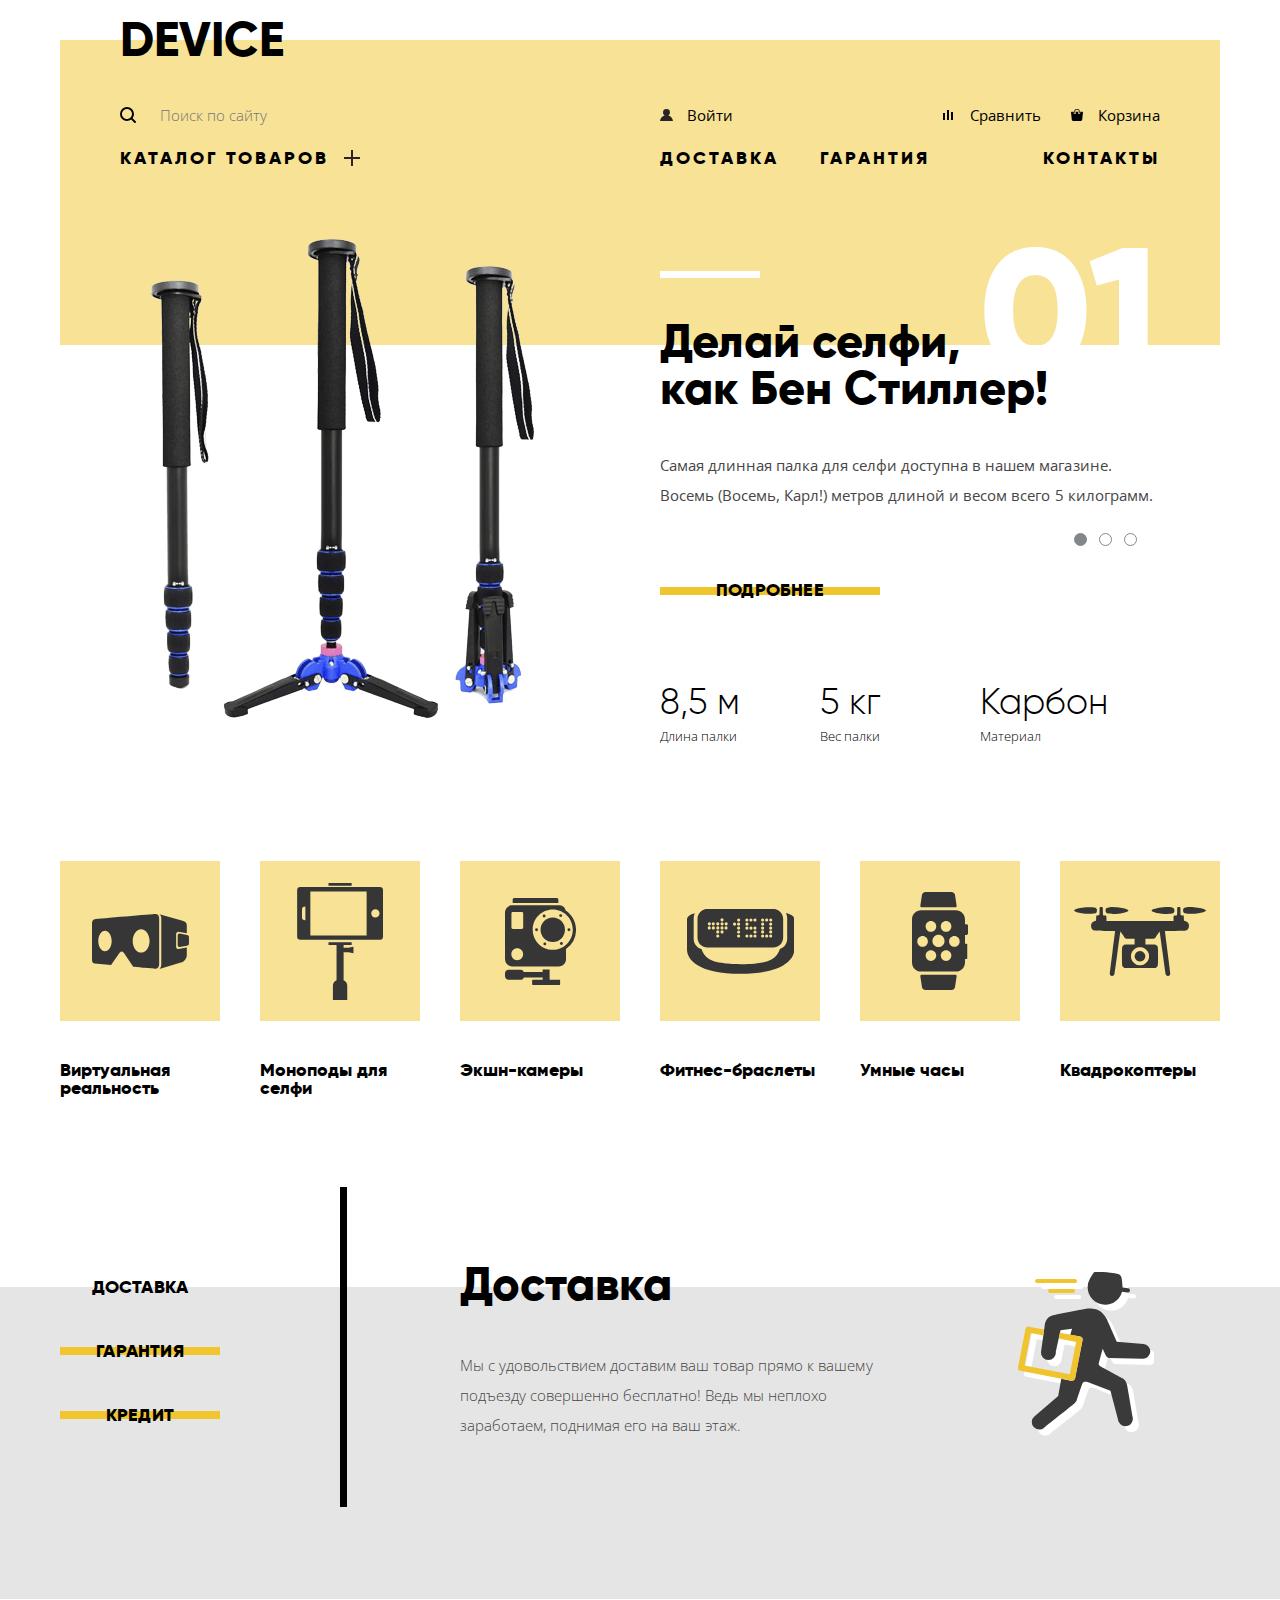
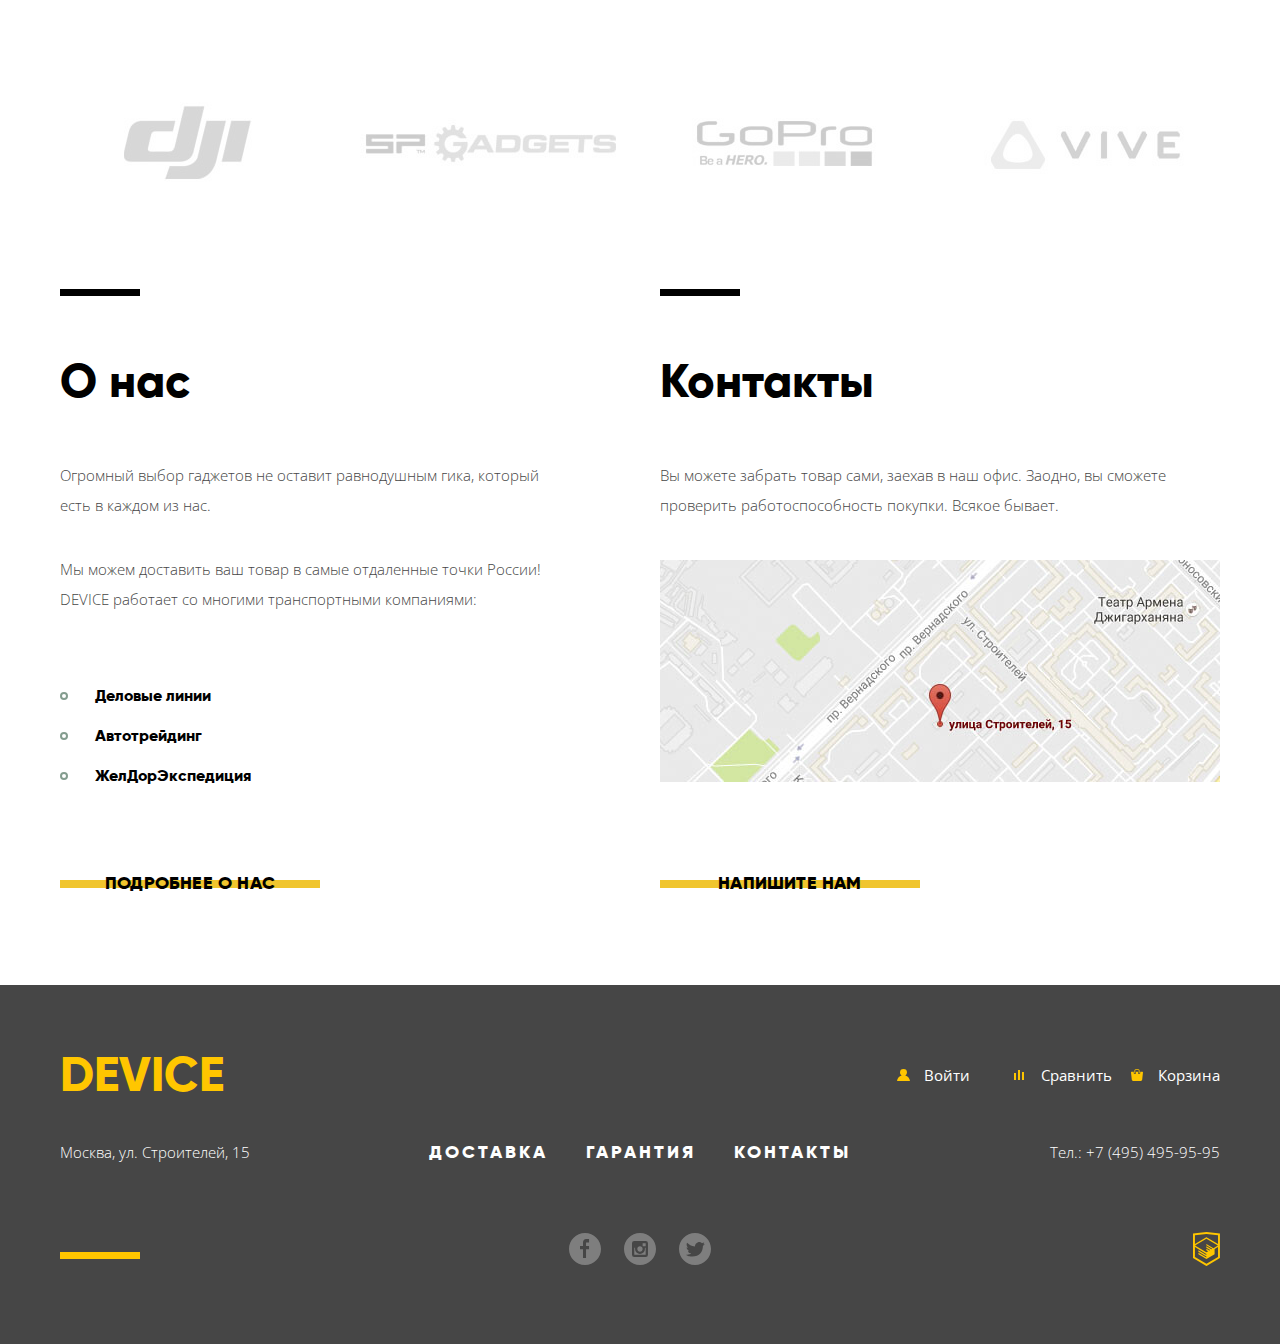
==== projects/device/index.html @ b2c369aa "Add files via upload" ====
<!DOCTYPE html>
<html lang="ru">
<head>
    <meta charset="UTF-8">
    <title>Device</title>
    <link href="https://fonts.googleapis.com/css?family=Open+Sans:300,400&amp;subset=cyrillic" rel="stylesheet">
    <link href="css/normalize.min.css" rel="stylesheet">
    <link href="css/style.css" rel="stylesheet">
</head>
<body>
   <div class="container">
       <header class="main-header">
           <a class="main-logo">
               Device
           </a>
           
           <div class="header-navigation">
               <form class="search" method="get" action="">
                   <input class="search-input" type="search" placeholder="Поиск по сайту" required>
                   <input class="search-button" type="submit" value="Найти">
               </form>
               
               
               <a href="#" class="entrance">Войти</a>
               
               <a href="#" class="comparison">Сравнить</a>
               
               <a href="#" class="basket">Корзина</a>
           </div>
              
           <nav class="menu">
               <ul class="main-menu">
                   <li class="menu-item"><a href="#">Каталог товаров</a>
                       <ul class="sub-menu">
                           <li class="sub-item first-column"><a href="">Виртуальная реальность</a></li>
                           <li class="sub-item mid-column"><a href="">Фитнес-браслеты</a></li>
                           <li class="sub-item last-column"><a href="">Квадрокоптеры</a></li>
                           <li class="sub-item first-column"><a href="">Моноподы для селфи</a></li>
                           <li class="sub-item mid-column"><a href="">Умные часы</a></li>
                           <li class="sub-item first-column"><a href="">Экшн-камеры</a></li>
                       </ul>
                   </li>
                   <li class="menu-item"><a href="#">Доставка</a></li>
                   <li class="menu-item"><a href="#">Гарантия</a></li>
                   <li class="menu-item"><a href="#">Контакты</a></li>
               </ul>
           </nav>
       </header>
    </div>
       
       <main>
           <div class="container">
           <h1 class="visually-hidden">Магазин девайс</h1>
           
           <section class="main-slider">
               <h2 class="visually-hidden">Главный cлайдер</h2>
               <input class="visually-hidden product-1" type="radio" id="product-1" name="toggle" checked>
               <input class="visually-hidden product-2" type="radio" id="product-2" name="toggle">
               <input class="visually-hidden product-3" type="radio" id="product-3" name="toggle">
               
                <div class="slider-controls">
                    <label for="product-1" tabindex="0"></label>
                    <label for="product-2" tabindex="0"></label>
                    <label for="product-3" tabindex="0"></label>
                </div>

                <ul class="slider-list">
                    <li class="slider-item slider-item-1">
                        <h3 class="slide-title">Делай селфи,<br>как Бен Стиллер!</h3>

                        <p class="slide-text">
                            Самая длинная палка для селфи доступна в нашем магазине.
                            Восемь (Восемь, Карл!) метров длиной и весом всего 5 килограмм.
                        </p>

                        <a class="slide-button" href="#">Подробнее</a>

                        <ul class="slide-features">
                            <li class="slide-feature">
                                <span>8,5 м</span>

                                <h4>Длина палки</h4>
                            </li>

                            <li class="slide-feature">
                                <span>5 кг</span>

                                <h4>Вес палки</h4>
                            </li>

                            <li class="slide-feature">
                                <span>Карбон</span>

                                <h4>Материал</h4>
                            </li>
                        </ul>
                    </li>

                    <li class="slider-item slider-item-2">
                        <h3 class="slide-title">Худеем<br>правильно!</h3>

                        <p class="slide-text">
                            Мотивирующие фитнес-браслеты помогут найти в себе силы не пропускать занятия и соблюдать диету.
                        </p>

                        <a class="slide-button" href="#">Подробнее</a>

                        <ul class="slide-features">
                            <li class="slide-feature">
                                <span>48 часов</span>

                                <h4>без подзарядки</h4>
                            </li>
                        </ul>
                    </li>

                    <li class="slider-item slider-item-3">
                        <h3 class="slide-title">Порхает как бабочка, жалит как пчела!</h3>

                        <p class="slide-text">
                            Этот обычный, на первый взгляд, квадрокоптер оснащен 
                            мощным лазером, замаскированным под стандартную камеру.
                        </p>

                        <a class="slide-button" href="#">Подробнее</a>

                        <ul class="slide-features">
                            <li class="slide-feature">
                                <span>800 м</span>

                                <h4>Дальность полета</h4>
                            </li>

                            <li class="slide-feature">
                                <span>50 м</span>

                                <h4>Радиус поражения</h4>
                            </li>
                        </ul>
                    </li>
                </ul>
           </section>
           
           <section class="popular">
               <h2 class="visually-hidden">Популярные продукты</h2>
               
               <ul class="popular-list">
                   <li class="product-popular"><a href="#">Виртуальная реальность</a></li>
                   <li class="product-popular"><a href="#">Моноподы для селфи</a></li>
                   <li class="product-popular"><a href="#">Экшн-камеры</a></li>
                   <li class="product-popular"><a href="#">Фитнес-браслеты</a></li>
                   <li class="product-popular"><a href="#">Умные часы</a></li>
                   <li class="product-popular"><a href="#">Квадрокоптеры</a></li>
               </ul>
           </section>
           </div>
           
           <section class="service">
               <div class="container">
               <h2 class="visually-hidden">Услуги</h2>
               
               <input class="visually-hidden service-1" type="radio" id="service-1" name="slider" checked>
               <input class="visually-hidden service-2" type="radio" id="service-2" name="slider">
               <input class="visually-hidden service-3" type="radio" id="service-3" name="slider">
               
                <div class="service-controls">
                    <label for="service-1" tabindex="0">Доставка</label>
                    <label for="service-2" tabindex="0">Гарантия</label>
                    <label for="service-3" tabindex="0">Кредит</label>
                </div>
                
                <ul class="services-list">
                    <li class="service-item service-item-1">
                        <h3 class="service-title">Доставка</h3>
                        
                        <p class="service-text">
                            Мы с удовольствием доставим ваш товар прямо к вашему
                            подъезду совершенно бесплатно! Ведь мы неплохо
                            заработаем, поднимая его на ваш этаж.
                        </p>
                    </li>
                    
                    <li class="service-item service-item-2">
                        <h3 class="service-title">Гарантия</h3>
                        
                        <p class="service-text">
                            Если из-за возгорания купленного у нас товара у вас сгорит дом — не переживайте, мы выдадим вам новый.
                            Товар, не дом, конечно же.
                        </p>
                    </li>
                    
                    <li 
                       class="service-item service-item-3">
                        <h3 class="service-title">Кредит</h3>
                        
                        <p class="service-text">
                            Залезть в долговую яму стало проще! Кредитные
                            консультанты подберут для вас наиболее выгодные 
                            условия кредита. Выгодные для нашего банка, разумеется.
                        </p>
                    </li>
                </ul>
               </div>
           </section>
           
           <div class="container">
           <section class="sponsors">
               <ul class="sponsors-list">
                   <li class="sponsor sponsor-1 hide-text">
                       dji
                   </li>
                   
                   <li class="sponsor sponsor-2 hide-text">
                       SP Gadgets
                   </li>
                   
                   <li class="sponsor sponsor-3 hide-text">
                       GoPro
                   </li>
                   
                   <li class="sponsor sponsor-4 hide-text">
                       Vive
                   </li>
               </ul>
           </section>
           
           <section class="info">
               <h2 class="visually-hidden">Информация о нас</h2>
               
               <div class="about-us">
                   <h3 class="about-us-title">О нас</h3>
                   
                   <p class="about-us-text">
                       Огромный выбор гаджетов не оставит равнодушным гика,
                       который есть в каждом из нас.
                   </p>
                   
                   <p class="about-us-text">
                       Мы можем доставить ваш товар в самые отдаленные точки России!
                       DEVICE работает со многими транспортными компаниями:
                   </p>
                   
                   <ul class="partners">
                       <li class="partner">Деловые линии</li>
                       <li class="partner">Автотрейдинг</li>
                       <li class="partner">ЖелДорЭкспедиция</li>
                   </ul>
                   
                   <a href="#" class="about-us-button">Подробнее о нас</a>
               </div>
               
               <div class="contacts">
                   <h3 class="contacts-title">Контакты</h3>
                   
                   <p class="contacts-text">
                       Вы можете забрать товар сами, заехав в наш офис.
                       Заодно, вы сможете проверить работоспособность покупки. Всякое бывает.
                   </p>
                   
                   <div class="contacts-map">
                       <img class="img-map" src="img/map.jpg" width="560" height="222" alt="карта">
                   </div>
                   
                   <a href="#" class="contacts-button">Напишите нам</a>
               </div>
               
               <div class="map-popup">
                   <iframe src="https://www.google.com/maps/embed?pb=!1m18!1m12!1m3!1d2249.1177667971347!2d37.52794430005891!3d55.68694026066142!2m3!1f0!2f0!3f0!3m2!1i1024!2i768!4f13.1!3m3!1m2!1s0x46b54cf65f5c8955%3A0x694710ccd55501e!2z0YPQuy4g0KHRgtGA0L7QuNGC0LXQu9C10LksIDE1LCDQnNC-0YHQutCy0LAsIDExOTMxMQ!5e0!3m2!1sru!2sru!4v1514663359425" allowfullscreen></iframe>
                   
                   <button class="map-popup-close" type="button">Закрыть</button>
               </div>
               
               <div class="pre-form"></div>
               <form action="https://echo.htmlacademy.ru/" method="post" class="write-us">
                   <div class="data">
                       <p class="input-name">
                           <label for="name">Ваше имя:</label>
                           <input type="text" id="name" name="name" placeholder="Представьтесь, пожалуйста">
                       </p>

                       <p class="input-email">
                           <label for="email">Ваш e-mail:</label>
                           <input type="email" id="email" name="email" placeholder="Для отправки ответа">
                       </p>
                   </div>
                   
                   <p class="input-text">
                       <label for="text">Текст письма:</label>
                       <textarea id="text" name="text" placeholder="В свободной форме"></textarea>
                   </p>
                   
                   <p class="sending">
                       <input type="submit" class="sending-button" value="Отправить">
                   </p>
                   
                   <button class="write-us-close" type="button">Закрыть</button>
               </form>
           </section>
          
           </div>
       </main>
       
       <footer class="main-footer">
           <section class="footer-navigation">
               <h2 class="visually-hidden">Навигация в подвале</h2>
               
               <a href="#" class="footer-logo">Device</a>
               
               <a href="#" class="footer-entrance">Войти</a>
               
               <a href="#" class="footer-comparison">Сравнить</a>
               
               <a href="#" class="footer-basket">Корзина</a>
           </section>
           
           <section class="footer-info">
               <h2 class="visually-hidden">Дополнительная информация и меню</h2>
               
               <div class="adress">
                   Москва, ул. Строителей, 15
               </div>
               
               <ul class="footer-menu">
                   <li class="footer-menu-item"><a href="#">Доставка</a></li>
                   <li class="footer-menu-item"><a href="#">Гарантия</a></li>
                   <li class="footer-menu-item"><a href="#">Контакты</a></li>
               </ul>
               
               <div class="telephone">
                   Тел.: +7 (495) 495-95-95
               </div>
           </section>
           
           <section class="social">
               <h2 class="visually-hidden">Слциальные сети</h2>
               
               <ul class="social-networks">
                   <li><a href="#" class="social-button social-button-fb" target="_blank">
                       <span class="visually-hidden">Фейсбук</span>

                       <svg xmlns="http://www.w3.org/2000/svg" width="32" height="32" viewBox="0 0 32 32">
                           <path fill="#FFF" d="M16 0C7.164 0 0 7.163 0 16s7.164 16 16 16c8.837 0 16-7.164 16-16S24.837 0 16 0zm4.062 9.455h-3.021v3.444h3.021v3.445h-3.021v8.61H14.02v-8.61H11v-3.445h3.021V9.455c0-1.902 1.353-3.445 3.021-3.445h3.021v3.445z"/>
                       </svg>
                   </a></li>

                   <li><a href="#" class="social-button social-button-inst" target="_blank">
                       <span class="visually-hidden">Инстаграм</span>

                       <svg xmlns="http://www.w3.org/2000/svg" width="32" height="32" viewBox="0 0 32 32"><g fill="#FFF">
                           <path d="M20.916 16a4.938 4.938 0 1 1-9.877 0c0-.394.051-.773.138-1.14h-.897v6.838h11.396V14.86h-.897c.086.367.137.746.137 1.14z"/>
                           <path d="M15.978 18.659c1.466 0 2.659-1.193 2.659-2.659s-1.193-2.659-2.659-2.659c-1.466 0-2.659 1.193-2.659 2.659s1.192 2.659 2.659 2.659zM18.637 10.302h3.039v3.039h-3.039z"/>
                           <path d="M16 0C7.164 0 0 7.164 0 16c0 8.837 7.164 16 16 16 8.837 0 16-7.163 16-16 0-8.836-7.163-16-16-16zm7.955 21.698a2.285 2.285 0 0 1-2.279 2.279H10.279A2.285 2.285 0 0 1 8 21.698V10.302a2.286 2.286 0 0 1 2.279-2.279h11.396a2.286 2.286 0 0 1 2.279 2.279v11.396z"/>
                        </g></svg>
                   </a></li>
                   
                   <li><a href="https://twitter.com/htmlacademy_ru" class="social-button social-button-tw" target="_blank">
                       <span class="visually-hidden">Твитер</span>

                       <svg xmlns="http://www.w3.org/2000/svg" width="32" height="32" viewBox="0 0 32 32">
                           <path fill="#FFF" d="M16 0C7.164 0 0 7.164 0 16c0 8.837 7.164 16 16 16 8.837 0 16-7.163 16-16 0-8.836-7.163-16-16-16zm7.944 12.809c-.251 6.516-3.463 10.832-10.992 10.702h-.486c-.447 0-4.543-.443-5.344-1.823 2.479.19 4.247-.406 5.12-1.136-1.048-.289-2.923-.461-3.251-2.848.384.104.618.221 1.299.113-1.307-.824-2.758-1.519-2.679-3.643.311.317 1.164.518 1.46.457-.768-.233-2.149-3.244-.974-4.781 1.984 1.79 4.075 3.482 7.804 3.643.227-2.214 1.24-3.699 3.168-4.325 1.84-.479 3.255.26 3.901 1.138.737-.224 1.453-.466 2.193-.685-.004.833-.569 1.463-.935 1.709.747.165 1.423-.475 1.423-.475-.184.963-1.094 1.725-1.707 1.954z"/>
                       </svg>
                   </a></li>
                </ul>
                
                <a href="" class="html-logo">
                    <svg xmlns="http://www.w3.org/2000/svg" width="26.943" height="34.09" viewBox="0 0 26.943 34.09">
                        <path fill="#FFC600" d="M13.62.017L13.472 0 0 1.412v24.661l13.473 8.017 13.43-7.99.042-.025V1.412L13.62.017zm11.399 12.11L13.495 5.334l-.001-.104-.087.05-.088-.056v.109L1.925 12.118V3.147l11.548-1.212L25.02 3.147v8.98zm-11.614-5.34L24.923 13.5l-4.479 2.64-7.093-4.221-.014 1.415 5.904 3.513-.86.507-5.03-2.992-.014 1.415 3.827 2.275-.782.523-3.031-1.787-.014 1.413 1.853 1.091-1.8 1.081-11.356-6.751 11.371-6.835zm-11.48 8.34l11.411 6.791.016 1.044-7.942-4.728-.015 1.416 7.979 4.795.018 1.076-7.973-4.74-.013 1.414 8.021 4.822.046.025 8.143-4.872-.011-5.177 3.415-2.036v10.021L13.472 31.85 1.925 24.979v-9.852z"/>
                    </svg>

                </a>
            </section>
       </footer>
   
   <script src="js/script.js"></script>
</body>
</html>
---- projects/device/css/style.css ----
body {
    margin: 0;
    padding: 0;
    padding-top: 40px;
    
    font-family: "Open sans", Arial, sans-serif;
    font-size: 15px;
    line-height: 36px;
    color: #000000;
}

.container {
    width: 1160px;
    padding: 0 20px;
    
    margin: 0 auto;
}

.visually-hidden {
    position: absolute;
    clip: rect(0 0 0 0);
    width: 1px;
    height: 1px;
    margin: -1px;
    padding: 0;
    border: 0;
}

.hide-text {
    text-indent: 100%;
    white-space: nowrap;
    overflow: hidden;
}

img {
    max-width: 100%;
    height: auto;
}


/*index.html*/
.main-header {
    display: flex;
    flex-direction: column;
    position: relative;
    
    margin-bottom: -27px;
    padding: 50px 60px 169px 60px;
    
    background-color: #f7e296;
}

.main-header::after {
    content: "";
    position: absolute;
    bottom: 67px;
    left: 600px;
    width: 100px;
    height: 7px;
    background-color: #ffffff;
}

.main-logo {
    position: absolute;
    top: -24px;
    
    font-family: "Gilroy";
    font-size: 48px;
    line-height: 48px;
    font-weight: 800;
    text-transform: uppercase;
    text-decoration: none;
    letter-spacing: 0.01px;
    color: #000000;
    
    cursor: pointer;
}

.main-logo[href]:hover,
.main-logo[href]:focus {
    color: rgba(0, 0, 0, 0.6);
    outline-color: #000000;
}

.main-logo[href]:active {
    color: rgba(0, 0, 0, 0.3);
}

.header-navigation {
    display: flex;
    align-items: center;
}

.search {
    display: flex;
    width: 440px;
    
    margin-right: 100px;
    box-sizing: border-box;
}

.search-input {
    display: block;
    width: 355px;
    padding: 7px 40px;
    
    font: inherit;
    font-size: 15px;
    line-height: 36px;
    font-weight: 300;
    color: rgba(0, 0, 0, 0.3);
    
    border: none;
    background-color: transparent;
    background-image: url("../img/search.svg");
    background-repeat: no-repeat;
    background-size: 16px 16px;
    background-position: left center;
    
    box-sizing: border-box;
}

.search-input:focus,
.search-input:valid {
    color: #000000;
    padding-bottom: 5px;
    border-bottom: 2px solid #000000;
    outline: none;
}

.search-button {
    display: none;
    width: 85px;
    padding: 5px;
    
    font: inherit;
    font-size: 15px;
    line-height: 36px;
    font-weight: 300;
    color: rgb(0, 0, 0);
    text-align: center;
    
    background-color: transparent;
    border: 2px solid #000000;
    box-sizing: border-box;
    cursor: pointer;
}

.search-button:hover,
.search-button:focus {
    background-color: #000000;
    color: rgba(255, 255, 255, 1);
    outline: none;
}

.search-button:active {
    color: rgba(255, 255, 255, 0.3);
    outline: none;
}

.search-input:focus + .search-button,
.search-input:valid + .search-button {
    display: block;
}

.entrance {
    margin-right: 210px;
    padding-left: 27px;
    
    font-size: 15px;
    line-height: 36px;
    color: #000000;
    background-image: url("../img/user.svg");
    background-repeat: no-repeat;
    background-size: 13px 12px;
    background-position: left center;
    
    text-decoration: none;
}

.entrance:hover,
.entrance:focus {
    opacity: 0.6;
    outline-color: #000000;
}

.entrance:active {
    opacity: 0.3;
}

.comparison {
    font-size: 15px;
    line-height: 36px;
    color: #000000;
    background-image: url("../img/compare.svg");
    background-repeat: no-repeat;
    background-size: 10px 10x;
    background-position: left center;
    
    padding-left: 27px;
    text-decoration: none;
}

.comparison:hover,
.comparison:focus {
    opacity: 0.6;
    outline-color: #000000;
}

.comparison:active {
    opacity: 0.3;
}

.basket {
    position: relative;
    margin-left: auto;
    padding-left: 27px;
    
    font-size: 15px;
    line-height: 36px;
    color: #000000;
    background-image: url("../img/cart.svg");
    background-repeat: no-repeat;
    background-size: 12px 12px;
    background-position: left center;
    
    text-decoration: none;
}

.basket:hover,
.basket:focus {
    opacity: 0.6;
    outline-color: #000000;
}

.basket:active {
    opacity: 0.3;
}

.main-menu,
.sub-menu {
    list-style: none;
    margin: 0;
    padding: 0;
}

.main-menu {
    display: flex;
}

.menu-item {
    display: block;
    box-sizing: border-box;
}

.menu-item:nth-of-type(1) {
    width: 240px;
    margin-right: 300px;
    
    background-image: url("../img/plus.svg");
    background-repeat: no-repeat;
    background-position: right center;
    background-size: 16px 16px;
}

.menu-item:nth-of-type(2) {
    width: 160px;
}

.menu-item:nth-of-type(3) {
    width: 160px;
}

.menu-item:nth-of-type(4) {
    margin-left: auto;
}

.menu-item > a {
    font-family: "Gilroy";
    font-size: 18px;
    line-height: 18px;
    font-weight: 800;
    letter-spacing: 3px;
    text-transform: uppercase;
    color: #000000;
    text-decoration: none;
}

.menu-item:hover > a,
.menu-item > a:focus {
    color: rgba(0, 0, 0, 0.6);
    outline-color: #000000;
}

.menu-item > a:active {
    color: rgba(0, 0, 0, 0.3);
}

.sub-menu {
    display: none;
    flex-wrap: wrap;
    position: absolute;
    width: 100%;
    bottom: 0;
    left: 0;
    padding-top: 30px;
    padding-left: 60px;
    padding-right: 500px;
    padding-bottom: 40px;
    box-sizing: border-box;
    z-index: 10;
    background-color: #f7e296;
}

.menu-item:hover .sub-menu {
    display: flex;
}

.sub-item a {
    font-size: 15px;
    line-height: 36px;
    font-weight: 300;
    letter-spacing: 0.01px;
    color: #000000;
    
    text-decoration: none;
}

.sub-item a:hover,
.sub-item a:focus {
    color: rgba(0, 0, 0, 0.6);
    outline-color: #000000;
}

.sub-item a:active {
    color: rgba(0, 0, 0, 0.3);
}

.first-column {
    width: 240px;
}

.mid-column {
    width: 200px;
}

.last-column {
    width: 160px;
}

main {
    min-width: 1200px;
}

.main-slider {
    position: relative;
    padding-bottom: 115px;
}

.slider-list {
    list-style: none;
    margin: 0;
    padding: 0;
}

.slider-item {
    display: flex;
    flex-direction: column;
    
    width: 560px;
    
    margin-left: auto;
    padding-right: 60px;
    box-sizing: border-box;
}

.slide-title {
    margin: 0;
    margin-bottom: 38px;
    padding: 0;
    
    font-family: "Gilroy";
    font-size: 47px;
    line-height: 47px;
    letter-spacing: 0.01px;
    font-weight: 800;
    
    z-index: 5;
}

.slide-text {
    margin: 0;
    margin-bottom: 60px;
    padding: 0;
    
    font-size: 15px;
    line-height: 30px;
    letter-spacing: 0.01px;
    color: #464646;
}

.slide-button {
    position: relative;
    display: block;
    width: 210px;
    margin-bottom: 74px;
    padding: 0 5px;
    
    font-family: "Gilroy";
    font-size: 18px;
    line-height: 40px;
    font-weight: 800;
    letter-spacing: 0.2px;
    color: #000000;
    text-transform: uppercase;
    text-decoration: none;
    text-align: center;
}

.slide-button::before {
    content: "";
    position: absolute;
    top: 17px;
    left: 0;
    z-index: -1;
    width: 100%;
    height: 8px;
    background-color: #f0c52e;
    transform: scale(1);
    transition-duration: 0.2s;
}

.slide-button:hover::before,
.slide-button:focus::before {
    transform: scaleY(5);
    transition-duration: 0.2s;
}

.slide-button:active {
    color: rgba(0, 0, 0, 0.3);
}

.slider-item-1,
.slider-item-2,
.slider-item-3 {
    display: none;
}

.slider-item::before {
    display: block;
    content: "";
    position: absolute;
    
    background-repeat: no-repeat;
    background-size: contain;
}

.slider-item::after {
    position: absolute;
    top: -96px;
    right: 60px;
    
    font-family: "Gilroy";
    font-size: 179.2px;
    line-height: 179.2px;
    font-weight: 800;
    color: #ffffff;
}

.slider-item-1::after {
    content: "01";
}

.slider-item-2::after {
    content: "02";
}

.slider-item-3::after {
    content: "03";
}

.slider-item-1::before {
    left: 90px;
    top: -83px;
    width: 384px;
    height: 486px;
    background-image: url("../img/main-slider-1.png");
}

.slider-item-2::before {
    left: 116px;
    top: -72px;
    width: 345px;
    height: 485px;
    background-image: url("../img/main-slider-2.png");
}

.slider-item-3::before {
    left: 31px;
    top: -19px;
    width: 526px;
    height: 334px;
    background-image: url("../img/main-slider-3.png");
}

.slider-controls {
    position: absolute;
    top: 215px;
    right: 75px;
}

.slider-controls label {
    display: inline-block;
    width: 11px;
    height: 11px;
    margin-right: 8px;
    vertical-align: top;
    background-color: transparent;
    border: 1px solid #848789;
    border-radius: 50%;
    cursor: pointer;
}

.product-1:checked ~ .slider-controls label[for="product-1"],
.product-2:checked ~ .slider-controls label[for="product-2"],
.product-3:checked ~ .slider-controls label[for="product-3"] {
    background-color: #848789;
}

.product-1:checked ~ .slider-list .slider-item-1 {
    display: flex;
}

.product-2:checked ~ .slider-list .slider-item-2 {
    display: flex;
}

.product-3:checked ~ .slider-list .slider-item-3 {
    display: flex;
}

.slide-features {
    list-style: none;
    margin: 0;
    padding: 0;
    
    display: flex;
    flex-wrap: wrap;
}

.slide-feature {
    width: 160px;
}

.slide-feature:nth-of-type {
    width: 140px;
}

.slide-feature span {
    margin-bottom: ;
    
    font-family: "Gilroy";
    font-size: 36px;
    line-height: 36px;
    font-weight: 300;
    letter-spacing: 0.01px;
}

.slide-feature h4 {
    margin: 0;
    padding: 0;
    
    font-size: 13px;
    line-height: 20px;
    font-weight: 300;
    letter-spacing: 0.01px;
}

.popular {
    padding-top: 160px;
    margin-bottom: 190px;
}

.popular-list {
    list-style: none;
    margin: 0;
    padding: 0;
    
    display: flex;
    flex-wrap: wrap;
    justify-content: space-between;
}

.product-popular {

}

.product-popular a {
    position: relative;
    display: block;
    width: 160px;
    padding-top: 40px;
    
    font-family: "Gilroy";
    font-size: 18px;
    line-height: 18px;
    font-weight: 800;
    letter-spacing: 0.01px;
    color: #000000;
    text-decoration: none;    
    cursor: pointer;
}

.product-popular a::before {
    content: "";
    position: absolute;
    top: -160px;
    left: 0;
    width: 100%;
    height: 160px;
    background-color: #f7e296;
    
    background-repeat: no-repeat;
    background-position: center;
    cursor: pointer;
}

.product-popular a:hover::before,
.product-popular a:focus::before {
    background-color: #f0c52e;
}

.product-popular a:active {
    color: rgba(0, 0, 0, 0.3);
}

.product-popular:nth-of-type(1) a::before {
    background-image: url("../img/popular-1.svg");
}

.product-popular:nth-of-type(2) a::before {
    background-image: url("../img/popular-2.svg");
}

.product-popular:nth-of-type(3) a::before {
    background-image: url("../img/popular-3.svg");
}

.product-popular:nth-of-type(4) a::before {
    background-image: url("../img/popular-4.svg");
}

.product-popular:nth-of-type(5) a::before {
    background-image: url("../img/popular-5.svg");
}

.product-popular:nth-of-type(6) a::before {
    background-image: url("../img/popular-6.svg");
}

.service {
    display: flex;
    background-color: #e5e5e5;
    padding-bottom: 140px;
}

.service .container {
    display: flex;
}

.service-controls {
    position: relative;
    display: flex;
    flex-direction: column;
    
    width: 280px;
    margin-top: -20px;
}

.service-controls::after {
    content: "";
    position: absolute;
    top: -80px;
    left: 280px;
    width: 7px;
    height: 320px;
    background-color: #000000;
}

.service-controls label {
    position: relative;
    display: block;
    width: 160px;
    margin-bottom: 24px;
    padding: 0 5px;
    
    font-family: "Gilroy";
    font-size: 18px;
    line-height: 40px;
    font-weight: 800;
    letter-spacing: 0.2px;
    color: #000000;
    text-transform: uppercase;
    text-decoration: none;
    text-align: center;
    
    box-sizing: border-box;
    cursor: pointer;
    z-index: 10;
}

.service-controls label:active {
    color: rgba(0, 0, 0, 0.3);
}

.service-controls label::before {
    content: "";
    position: absolute;
    top: 16px;
    left: 0;
    width: 100%;
    height: 8px;
    background-color: #f0c52e;
    transform: scale(1);
    transition-duration: 0.2s;
    z-index: -1;
}

.service-controls label:hover::before,
.service-controls label:focus::before {
    transform: scaleY(5);
    transition-duration: 0.2s;
}

@keyframes service-button {
    100% {
        width: 280px;
        background-color: #000000;
        color: #f7e184;
    }
}

.service-1:checked ~ .service-controls label[for="service-1"],
.service-2:checked ~ .service-controls label[for="service-2"],
.service-3:checked ~ .service-controls label[for="service-3"] {
/*
    width: 280px;
    background-color: #000000;
    color: #f7e184;
*/
    animation-name: service-button;
    animation-duration: 0.2s;
    animation-fill-mode: forwards;
}

.service-1:checked ~ .service-controls label[for="service-1"]::before,
.service-2:checked ~ .service-controls label[for="service-2"]::before,
.service-3:checked ~ .service-controls label[for="service-3"]::before {
    display: none;
}

.services-list {
    list-style: none;
    margin: 0;
    padding: 0;
    margin-left: auto;
    
    width: 760px;
}

.service-item {
    position: relative;
    display: none;
    flex-direction: column;
    align-items: flex-start;
    margin-top: -26px;
}

.service-item::after {
    display: block;
    content: "";
    position: absolute;
    
    background-repeat: no-repeat;
    background-size: contain;
}

.service-item-1::after {
    right: 66px;
    top: 11px;
    width: 136px;
    height: 164px;
    background-image: url("../img/delivery.svg");
}

.service-item-2::after {
    right: 47px;
    top: -13px ;
    width: 171px;
    height: 195px;
    background-image: url("../img/warranty.svg");
}

.service-item-3::after {
    right: 70px;
    top: -13px;
    width: 156px;
    height: 188px;
    background-image: url("../img/credit.svg");
}

.service-title {
    margin: 0;
    margin-bottom: 42px;
    padding: 0;
    
    font-family: "Gilroy";
    font-size: 47px;
    line-height: 47px;
    letter-spacing: 0.01px;
    font-weight: 800;
    color: #000000;
}

.service-text {
    margin: 0;
    padding: 0;
    padding-right: 340px;
    
    font-size: 15px;
    line-height: 30px;
    letter-spacing: 0.01px;
    font-weight: 300;
    color: #464646;
}

.service-1:checked ~ .services-list .service-item-1,
.service-2:checked ~ .services-list .service-item-2,
.service-3:checked ~ .services-list .service-item-3 {
    display: flex;
}

.sponsors {
    padding: 95px 0;
}

.sponsors-list {
    list-style: none;
    margin: 0;
    padding: 0;
    
    display: flex;
    flex-wrap: wrap;
    justify-content: space-between;
    
    min-height: 100px;
}

.sponsor {
    width: 260px;
    opacity: 0.2;
    
    background-repeat: no-repeat;
    background-position: center;
    background-size: 260px 100px;
}

.sponsor:hover {
    opacity: 1;
}

.sponsor-1 {
    background-image: url("../img/sponsor-1.jpg");
}

.sponsor-1:hover {
    background-image: url("../img/sponsor-1-hover.jpg");
}

.sponsor-2 {
    background-image: url("../img/sponsor-2.jpg");
}

.sponsor-2:hover {
    background-image: url("../img/sponsor-2-hover.jpg");
}

.sponsor-3 {
    background-image: url("../img/sponsor-3.jpg");
}

.sponsor-3:hover {
    background-image: url("../img/sponsor-3-hover.jpg");
}

.sponsor-4 {
    background-image: url("../img/sponsor-4.jpg");
}

.sponsor-4:hover {
    background-image: url("../img/sponsor-4-hover.jpg");
}

.info {
    position: relative;
    display: flex;
    flex-wrap: wrap;
    justify-content: space-between;
    
    padding-top: 69px;
    padding-bottom: 82px;
}

.info::before,
.info::after {
    content: "";
    position: absolute;
    top: 0;
    left: 0;
    width: 80px;
    height: 7px;
    background-color: #000000;
}

.info::after {
    left: 600px;
}

.about-us {
    display: flex;
    flex-direction: column;
    width: 500px;
}

.about-us-title {
    margin: 0;
    margin-bottom: 55px;
    padding: 0;
    
    font-family: "Gilroy";
    font-size: 47px;
    line-height: 47px;
    font-weight: 800;
    letter-spacing: 0.01px;
    color: #000000;
}

.about-us-text {
    margin: 0;
    margin-bottom: 34px;
    padding: 0;
    
    font-size: 15px;
    line-height: 30px;
    font-weight: 300;
    color: #464646;
}

.about-us-text:last-of-type {
    margin-bottom: 62px;
}

.partners {
    list-style: none;
    margin: 0;
    margin-bottom: 67px;
    padding: 0;
}

.partner {
    position: relative;
    padding-left: 35px;
    
    font-family: "Gilroy";
    font-size: 16px;
    line-height: 40px;
    font-weight: 800;
    color: #000000;
}

.partner::before {
    content: "";
    position: absolute;
    margin-top: -4px;
    top: 50%;
    left: 0;
    width: 4px;
    height: 4px;
    
    border: 2px solid #849d8f;
    border-radius: 50%;
}

.about-us-button {
    position: relative;
    display: block;
    width: 250px;
    padding: 0 5px;
    
    font-family: "Gilroy";
    font-size: 18px;
    line-height: 40px;
    font-weight: 800;
    letter-spacing: 0.2px;
    color: #000000;
    text-transform: uppercase;
    text-decoration: none;
    text-align: center;
}

.about-us-button:active {
    color: rgba(0, 0, 0, 0.3);
}

.about-us-button::before {
    content: "";
    position: absolute;
    top: 17px;
    left: 0;
    z-index: -1;
    width: 100%;
    height: 8px;
    background-color: #f0c52e;
    transform: scale(1);
    transition-duration: 0.2s;
}

.about-us-button:hover::before,
.about-us-button:focus::before {
    transform: scaleY(5);
    transition-duration: 0.2s;
}

.contacts {
    display: flex;
    flex-direction: column;
    width: 560px;
}

.contacts-title {
    margin: 0;
    margin-bottom: 55px;
    padding: 0;
    
    font-family: "Gilroy";
    font-size: 47px;
    line-height: 47px;
    font-weight: 800;
    letter-spacing: 0.01px;
    color: #000000;
}

.contacts-text {
    margin: 0;
    margin-bottom: 40px;
    padding: 0;
    
    font-size: 15px;
    line-height: 30px;
    font-weight: 300;
    color: #464646;
}

.contacts-map {
    margin-bottom: 69px;
    cursor: pointer;
}

.map-popup {
    position: fixed;
    display: none;
    width: 960px;
    height: 560px;
    
    top: 50%;
    margin-top: -280px;
    left: 50%;
    margin-left: -480px;
    
    background-color: #ffffff;
    box-sizing: border-box;
    box-shadow: 0 20px 40px -25px rgba(0, 0, 0, 0.75),
        20px 10px 40px -20px rgba(0, 0, 0, 0.75),
        -20px 10px 40px -20px rgba(0, 0, 0, 0.75);
    z-index: 100;
}

.map-popup iframe {
    width: 100%;
    height: 100%;
    border: none;
}

.map-popup-close {
    position: absolute;
    top: 22px;
    right: 22px;
    width: 55px;
    height: 55px;
    font-size: 0;
    padding: 0;
    background-color: transparent;
    background-image: url("../img/modal-close.svg");
    background-repeat: no-repeat;
    border: none;
    cursor: pointer;
    opacity: 0.7;
}

.contacts-button {
    position: relative;
    display: block;
    width: 250px;
    padding: 0 5px;
    
    font-family: "Gilroy";
    font-size: 18px;
    line-height: 40px;
    font-weight: 800;
    letter-spacing: 0.2px;
    color: #000000;
    text-transform: uppercase;
    text-decoration: none;
    text-align: center;
}

.contacts-button:active {
    color: rgba(0, 0, 0, 0.3);
}

.contacts-button::before {
    content: "";
    position: absolute;
    top: 17px;
    left: 0;
    z-index: -1;
    width: 100%;
    height: 8px;
    background-color: #f0c52e;
    transform: scale(1);
    transition-duration: 0.2s;
}

.contacts-button:hover::before,
.contacts-button:focus::before {
    transform: scaleY(5);
    transition-duration: 0.2s;
}

.pre-form {
    display: none;
    position: fixed;
    top: 0;
    left: 0;
    width: 100%;
    height: 100%;
    background-color: rgba(0, 0, 0, 0.0);
    z-index: 90;
}

.write-us {
    position: fixed;
    display: none;
    flex-direction: column;
    width: 960px;
    
    top: 20%;
    left: 50%;
    margin-left: -480px;
    padding: 100px 90px;
    
    background-color: #ffffff;
    box-sizing: border-box;
    box-shadow: 0 20px 40px -25px rgba(0, 0, 0, 0.75),
        20px 10px 40px -20px rgba(0, 0, 0, 0.75),
        -20px 10px 40px -20px rgba(0, 0, 0, 0.75);
    z-index: 100;
}

@keyframes form-show {
    0% {
                transform: translateY(-2000px);
    }
    
    70% {
                transform: translateY(30px);
    }
    
    90% {
                transform: translateY(-10px);
    }
    
    100% {
                transform: translateY(0);
    }
}

.write-us-show {
    animation-name: form-show;
    animation-duration: 0.6s;
    display: flex;
}

@keyframes form-none {
    0% {
                transform: translateY(0);
    }
    
    70% {
                transform: translateY(-30px);
    }
    
    100% {
                transform: translateY(2000px);
                display: none;
    }
}

.write-us-none {
    animation-name: form-none;
    animation-duration: 0.6s;
    animation-fill-mode: forwards;
}

@keyframes form-error {
    0%, 100% {
                transform: translateX(0);
    }
    
    10%, 30%, 50%, 70%, 90% {
                transform: translateX(-10px);
    }
    
    20%, 40%, 60%, 80% {
                transform: translateX(10px);
    }
}

.write-us-error {
    animation-name: form-error;
    animation-duration: 0.5s;
}

.write-us label {
    font-family: "Gilroy";
    font-size: 18px;
    line-height: 18px;
    font-weight: 800;
    color: #000000;
    
    margin-bottom: 8px;
}

.data {
    display: flex;
    justify-content: space-between;
    margin-bottom: 40px;
}

.input-name,
.input-email {
    margin: 0;
    padding: 0;
    
    width: 360px;
    display: flex;
    flex-direction: column;
}

.data input,
.data input:valid {
    font: inherit;
    font-size: 14px;
    line-height: 18px;
    font-weight: normal;
    color: rgba(70, 70, 70, 0.4);
    
    padding: 16px 20px;
    background-color: #f2f2f2;
    border: none;
}

.data input:hover {
    background-color: #eaeaea;
}

.data input:focus {
    background-color: transparent;
    border: 2px solid #f0c52e;
    padding: 14px 18px;
    outline: none;
}

.data input:invalid {
    background-color: rgba(237, 181, 181, 0.5);
}

.input-text {
    margin: 0;
    margin-bottom: 41px;
    padding: 0;
    
    display: flex;
    flex-direction: column;
}

.input-text textarea {
    height: 156px;
    
    font: inherit;
    font-size: 14px;
    line-height: 18px;
    font-weight: normal;
    color: rgba(70, 70, 70, 0.4);
    
    padding: 16px 20px;
    background-color: #f2f2f2;
    border: none;
}

.input-text textarea:hover {
    background-color: #eaeaea;
}

.input-text textarea:focus {
    background-color: transparent;
    border: 2px solid #f0c52e;
    padding: 14px 18px;
    outline: none;
}

.sending {
    margin: 0;
    position: relative;
    display: block;
    width: 200px;
    box-sizing: border-box;
}

.sending-button {
    display: block;
    width: 100%;
    
    font-family: "Gilroy";
    font-size: 18px;
    line-height: 40px;
    font-weight: 800;
    letter-spacing: 0.2px;
    color: #000000;
    text-transform: uppercase;
    text-decoration: none;
    text-align: center;
    
    border: none;
    background-color: transparent;
    cursor: pointer;
}

.sending::before {
    content: "";
    position: absolute;
    top: 17px;
    left: 0;
    z-index: -1;
    width: 100%;
    height: 8px;
    background-color: #f0c52e;
    transform: scale(1);
    transition-duration: 0.2s;
}

.sending:hover::before {
    transform: scaleY(5);
    transition-duration: 0.2s;
}

.sending:active .sending-button {
    color: rgba(0, 0, 0, 0.3);
}

.sending-button:focus {
    outline-color: #f0c52e;
}

.write-us-close {
    position: absolute;
    top: 22px;
    right: 22px;
    width: 55px;
    height: 55px;
    font-size: 0;
    padding: 0;
    background-color: transparent;
    background-image: url("../img/modal-close.svg");
    background-repeat: no-repeat;
    border: none;
    cursor: pointer;
}

.main-footer {
    min-width: 1200px;
    background-color: #464646;
    padding: 66px 0;
}

.footer-navigation {
    width: 1160px;
    padding: 0 20px;
    margin: 0 auto;
    
    display: flex;
    align-items: center;
    flex-wrap: wrap;
    
    margin-bottom: 35px;
}

.footer-logo {
    margin-right: 673px;
    
    font-family: "Gilroy";
    font-size: 48px;
    line-height: 48px;
    font-weight: 800;
    text-transform: uppercase;
    text-decoration: none;
    letter-spacing: 0.01px;
    color: #ffc600;
    
    cursor: pointer;
}

.footer-logo:hover,
.footer-logo:focus {
    opacity: 0.6;
    outline-color: #ffc600;
}

.footer-logo:active {
    opacity: 0.3;
}

.footer-entrance {
    margin-right: 44px;
    padding-left: 27px;
    
    font-size: 15px;
    line-height: 36px;
    color: #ffffff;
    background-image: url("../img/user-footer.svg");
    background-repeat: no-repeat;
    background-size: 13px 12px;
    background-position: left center;
    
    text-decoration: none;
}

.footer-entrance:hover,
.footer-entrance:focus {
    opacity: 0.6;
    outline-color: #ffc600;
}

.footer-entrance:active {
    opacity: 0.3;
}

.footer-comparison {
    font-size: 15px;
    line-height: 36px;
    color: #ffffff;
    background-image: url("../img/compare-footer.svg");
    background-repeat: no-repeat;
    background-size: 10px 10x;
    background-position: left center;
    
    padding-left: 27px;
    text-decoration: none;
}

.footer-comparison:hover,
.footer-comparison:focus {
    opacity: 0.6;
    outline-color: #ffc600;
}

.footer-comparison:active {
    opacity: 0.3;
}

.footer-basket {
    margin-left: auto;
    padding-left: 27px;
    
    font-size: 15px;
    line-height: 36px;
    color: #ffffff;
    background-image: url("../img/cart-footer.svg");
    background-repeat: no-repeat;
    background-size: 12px 12px;
    background-position: left center;
    
    text-decoration: none;
}

.footer-basket:hover,
.footer-basket:focus {
    opacity: 0.6;
    outline-color: #ffc600;
}

.footer-basket:active {
    opacity: 0.3;
}

.footer-info {
    width: 1160px;
    padding: 0 20px;
    margin: 0 auto;
    
    display: flex;
    justify-content: space-between;
    align-items: center;
    flex-wrap: wrap;
    
    margin-bottom: 62px;
}

.adress {
    width: 260px;
    
    font-size: 15px;
    line-height: 30px;
    font-weight: 300;
    color: #ffffff;
    box-sizing: border-box;
}

.footer-menu {
    list-style: none;
    margin: 0;
    padding: 0;
    display: flex;
    flex-wrap: wrap;
    justify-content: center;
    
    width: 560px;
    box-sizing: border-box;
}

.footer-menu-item {
    margin-right: 38px;
}

.footer-menu-item:hover,
.footer-menu-item:focus {
    opacity: 0.6;
    outline-color: #ffffff;
}

.footer-menu-item:active {
    opacity: 0.3;
}

.footer-menu-item:last-of-type {
    margin-right: 0;
}

.footer-menu-item a {
    font-family: "Gilroy";
    font-size: 18px;
    line-height: 18px;
    font-weight: 800;
    letter-spacing: 3px;
    text-transform: uppercase;
    color: #ffffff;
    text-decoration: none;
}

.telephone {
    width: 260px;
    
    font-size: 15px;
    line-height: 30px;
    font-weight: 300;
    color: #ffffff;
    text-align: right;
    
    box-sizing: border-box;
}

.social {
    width: 1160px;
    padding: 0 20px;
    margin: 0 auto;
    
    position: relative;
    display: flex;
    flex-wrap: wrap;
    align-items: center;
    justify-content: center;
}

.social::before {
    content: "";
    position: absolute;
    left: 20px;
    width: 80px;
    height: 7px;
    background-color: #ffc600;
}

.social-networks {
    list-style: none;
    margin: 0;
    margin-left: 300px;
    padding: 0;
    
    width: 560px;
    display: flex;
    flex-wrap: wrap;
    justify-content: center;
}

.social-networks li {
    margin-right: 23px;
}

.social-networks li:last-of-type {
    margin-right: 0;
}

.social-networks svg {
    opacity: 0.3;
}

.social-networks li:hover svg,
.social-networks li:focus svg {
    opacity: 0.6;
    outline-color: #ffffff;
}

.social-networks li:active svg {
    opacity: 0.1;
}

.html-logo {
    margin-left: auto;
}

.html-logo:hover,
.html-logo:focus {
    opacity: 0.6;
    outline-color: #ffc600;
}

.html-logo:active {
    opacity: 0.3;
}


















@font-face {
    font-family: "Gilroy";
    src: url("/fonts/gilroy/Gilroyextrabold.woff2") format("woff2"),
         url("/fonts/gilroy/Gilroyextrabold.woff") format("woff");
    font-weight: 800;
    font-style: normal;
}

@font-face {
    font-family: "Gilroy";
    src: url("/fonts/gilroy/Gilroylight.woff2") format("woff2"),
         url("/fonts/gilroy/Gilroylight.woff") format("woff");
    font-weight: 300;
    font-style: normal;
}
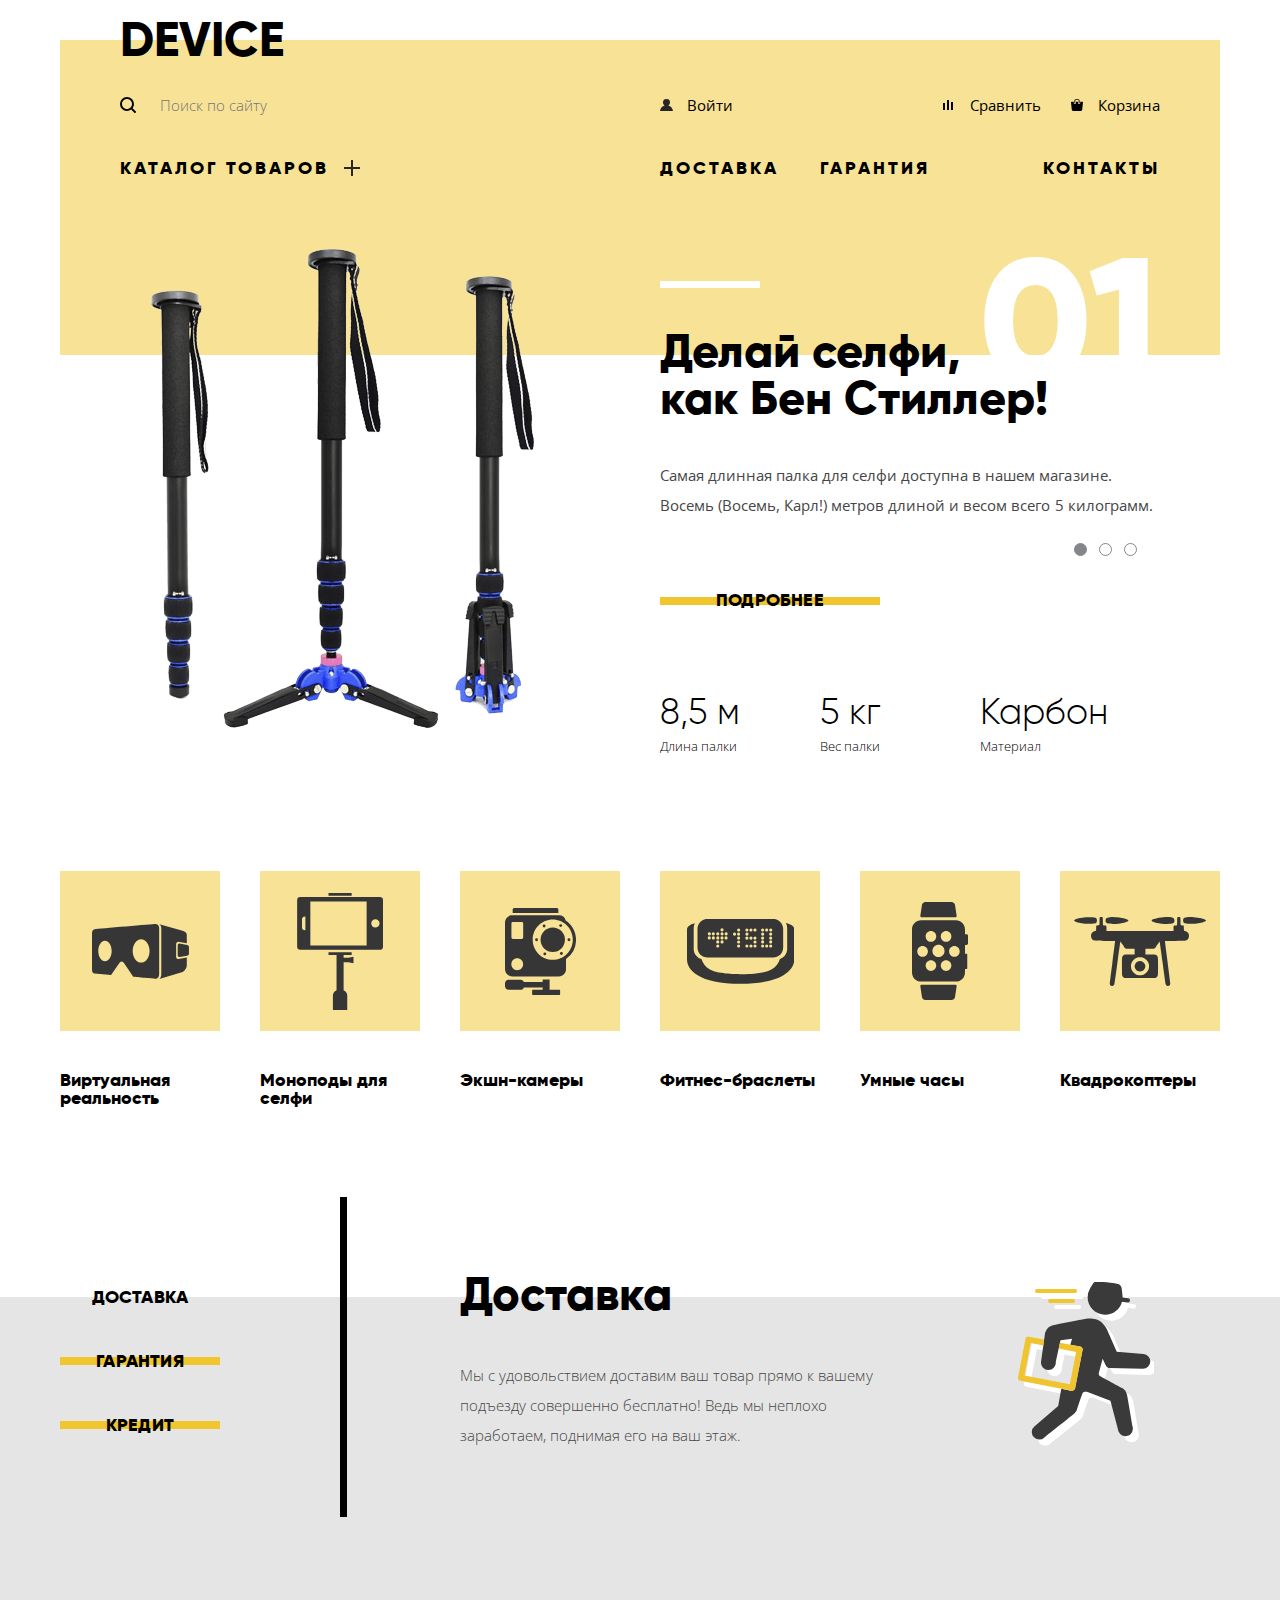
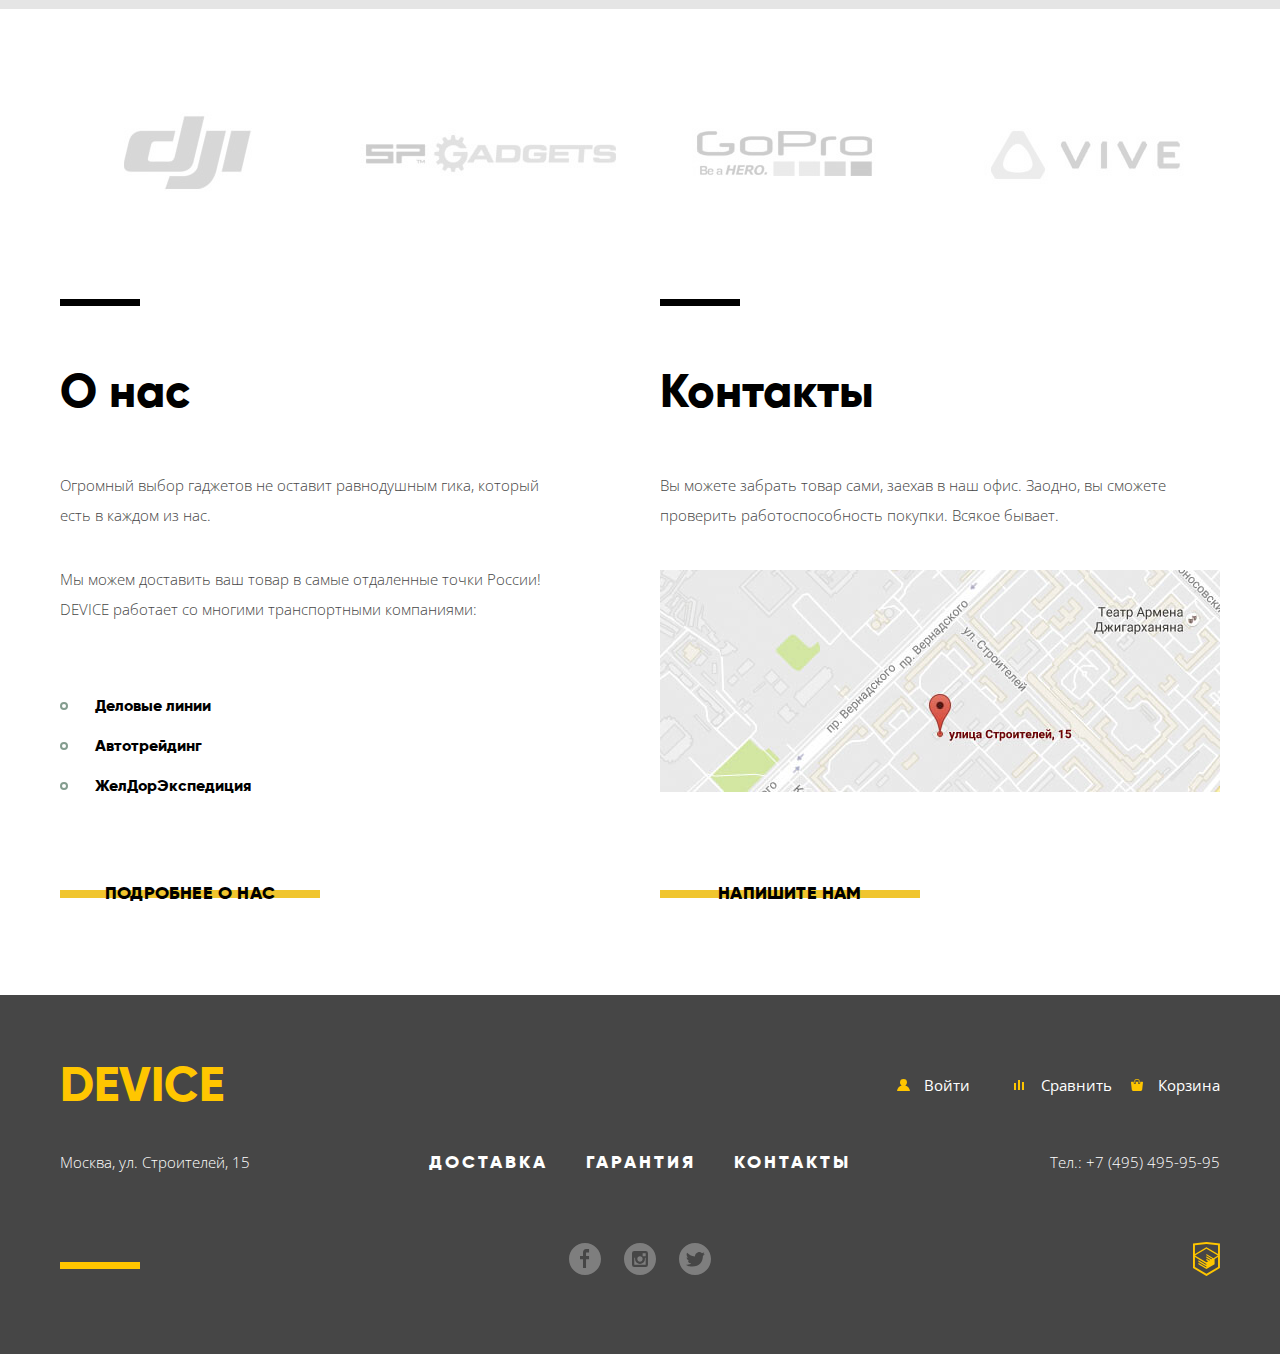
==== commit acf90b50: "Add files via upload" ====
--- a/projects/device/index.html
+++ b/projects/device/index.html
@@ -35,7 +35,7 @@
                            <li class="sub-item first-column"><a href="">Виртуальная реальность</a></li>
                            <li class="sub-item mid-column"><a href="">Фитнес-браслеты</a></li>
                            <li class="sub-item last-column"><a href="">Квадрокоптеры</a></li>
-                           <li class="sub-item first-column"><a href="">Моноподы для селфи</a></li>
+                           <li class="sub-item first-column"><a href="catalog.html">Моноподы для селфи</a></li>
                            <li class="sub-item mid-column"><a href="">Умные часы</a></li>
                            <li class="sub-item first-column"><a href="">Экшн-камеры</a></li>
                        </ul>
@@ -48,7 +48,7 @@
        </header>
     </div>
        
-       <main>
+       <main class="main-main">
            <div class="container">
            <h1 class="visually-hidden">Магазин девайс</h1>
            
--- a/projects/device/css/style.css
+++ b/projects/device/css/style.css
@@ -45,7 +45,7 @@
     position: relative;
     
     margin-bottom: -27px;
-    padding: 50px 60px 169px 60px;
+    padding: 40px 60px 169px 60px;
     
     background-color: #f7e296;
 }
@@ -89,6 +89,7 @@
 .header-navigation {
     display: flex;
     align-items: center;
+    margin-bottom: 20px;
 }
 
 .search {
@@ -348,7 +349,7 @@
     width: 160px;
 }
 
-main {
+.main-main {
     min-width: 1200px;
 }
 
@@ -1658,10 +1659,229 @@
     opacity: 0.3;
 }
 
-
-
-
-
+/*catalog.html*/
+
+.catalog-header {
+    display: flex;
+    flex-direction: column;
+    position: relative;
+    margin-bottom: 40px;
+    padding: 40px 60px 20px 60px;
+    
+    background-color: #f7e296;
+}
+
+.catalog-header-navigation {
+    display: flex;
+    align-items: center;
+    margin-bottom: 20px;
+}
+
+.sub-catalog {
+    padding-top: 0;
+    bottom: -120px;
+}
+
+.catalog-title {
+    margin: 0;
+    margin-bottom: 30px;
+    padding: 0;
+    padding-left: 60px;
+    
+    font-family: "Gilroy";
+    font-size: 47px;
+    line-height: 47px;
+    font-weight: 800;
+    letter-spacing: 0.01px;
+}
+
+.breadcrumbs {
+    margin: 0;
+    margin-bottom: 47px;
+    padding: 0;
+    padding-left: 60px;
+    list-style: none;
+}
+
+.breadcrumbs li {
+    margin: 0;
+    padding: 0;
+    position: relative;
+    display: inline-block;
+    vertical-align: top;
+    margin-right: 39px;
+}
+
+.breadcrumbs a {
+    font-size: 14px;
+    line-height: 36px;
+    color: rgba(0, 0, 0, 0.3);
+    text-decoration: none;
+}
+
+.breadcrumbs li:not(:last-of-type)::after {
+    content: "";
+    position: absolute;
+    width: 4px;
+    height: 7px;
+    top: 16px;
+    right: -20px;
+    
+    background-image: url("../img/nav-arrow.svg");
+    background-repeat: no-repeat;
+}
+
+.breadcrumbs a[href]:hover,
+.breadcrumbs a[href]:focus,
+.breadcrumbs a[href]:active {
+    color: #000000;
+}
+
+.catalog-main {
+    min-width: 1200px;
+}
+
+.filter-sort {
+    width: 100%;
+    background-image: linear-gradient(to right, #e4e4e4 40.428%, #f1f1f1 40.428%);
+}
+
+.filter-sort .container {
+    display: flex;
+}
+
+.filter-title {
+    width: 328px;
+    margin: 0;
+    padding: 26px 0 26px 60px;
+    
+    font-family: "Gilroy";
+    font-size: 16px;
+    line-height: 18px;
+    font-weight: 800;
+    letter-spacing: 0.2px;
+    color: #000000;
+    text-transform: uppercase;
+    
+    background-color: #e4e4e4;
+    box-sizing: border-box;
+}
+
+.sort {
+    display: flex;
+    justify-content: space-between;
+    align-items: center;
+    
+    width: 832px;
+    padding-left: 72px;
+    
+    background-color: #f1f1f1;
+    box-sizing: border-box;
+}
+
+.type-sorting {
+    display: flex;
+}
+
+.type-sorting h3 {
+    margin: 0;
+    margin-right: 55px;
+    padding: 26px 0 26px 60px;
+    
+    font-family: "Gilroy";
+    font-size: 16px;
+    line-height: 18px;
+    font-weight: 800;
+    letter-spacing: 0.2px;
+    color: #000000;
+    text-transform: uppercase;
+}
+
+.by-price {
+    display: none;
+}
+
+.by-price + label {
+    margin-right: 30px;
+    padding: 26px 0;
+    
+    font-size: 14px;
+    line-height: 18px;
+    font-weight: normal;
+    color: rgba(0, 0, 0, 0.3);
+    
+    cursor: pointer;
+}
+
+.by-price:last-of-type + label {
+    margin-right: 0;
+}
+
+.by-price:checked + label {
+    color: #000000;
+}
+
+.direct-sorting {
+    display: flex;
+    margin-left: auto;
+}
+
+.direct-sorting input {
+    display: none;
+}
+
+.direct-sorting input + label {
+    display: block;
+    width: 11px;
+    height: 10px;
+    
+    background-repeat: no-repeat;
+    
+    cursor: pointer;
+}
+
+.direct-sorting input:first-of-type + label {
+    background-image: url("../img/icon-up-dir.svg");
+    opacity: 0.3;
+}
+
+.direct-sorting input:last-of-type + label {
+    margin-left: 12px;
+    
+    background-image: url("../img/icon-down-dir.svg");
+    opacity: 0.3;
+}
+
+.direct-sorting input:checked + label {
+    opacity: 1;
+}
+
+
+.filter-catalog {
+    width: 100%;
+    background-image: linear-gradient(to right, #f1f1f1 40.428%, #ffffff 40.428%);
+}
+
+.filter-catalog .container {
+    display: flex;
+}
+
+.filter {
+    width: 328px;
+    display: flex;
+    flex-direction: column;
+    
+    padding-left: 60px;
+    
+    background-color: #f1f1f1;
+    box-sizing: border-box;
+}
+
+.catalog {
+    width: 832px;
+    
+    background-color: #ffffff;
+}
 
 
 
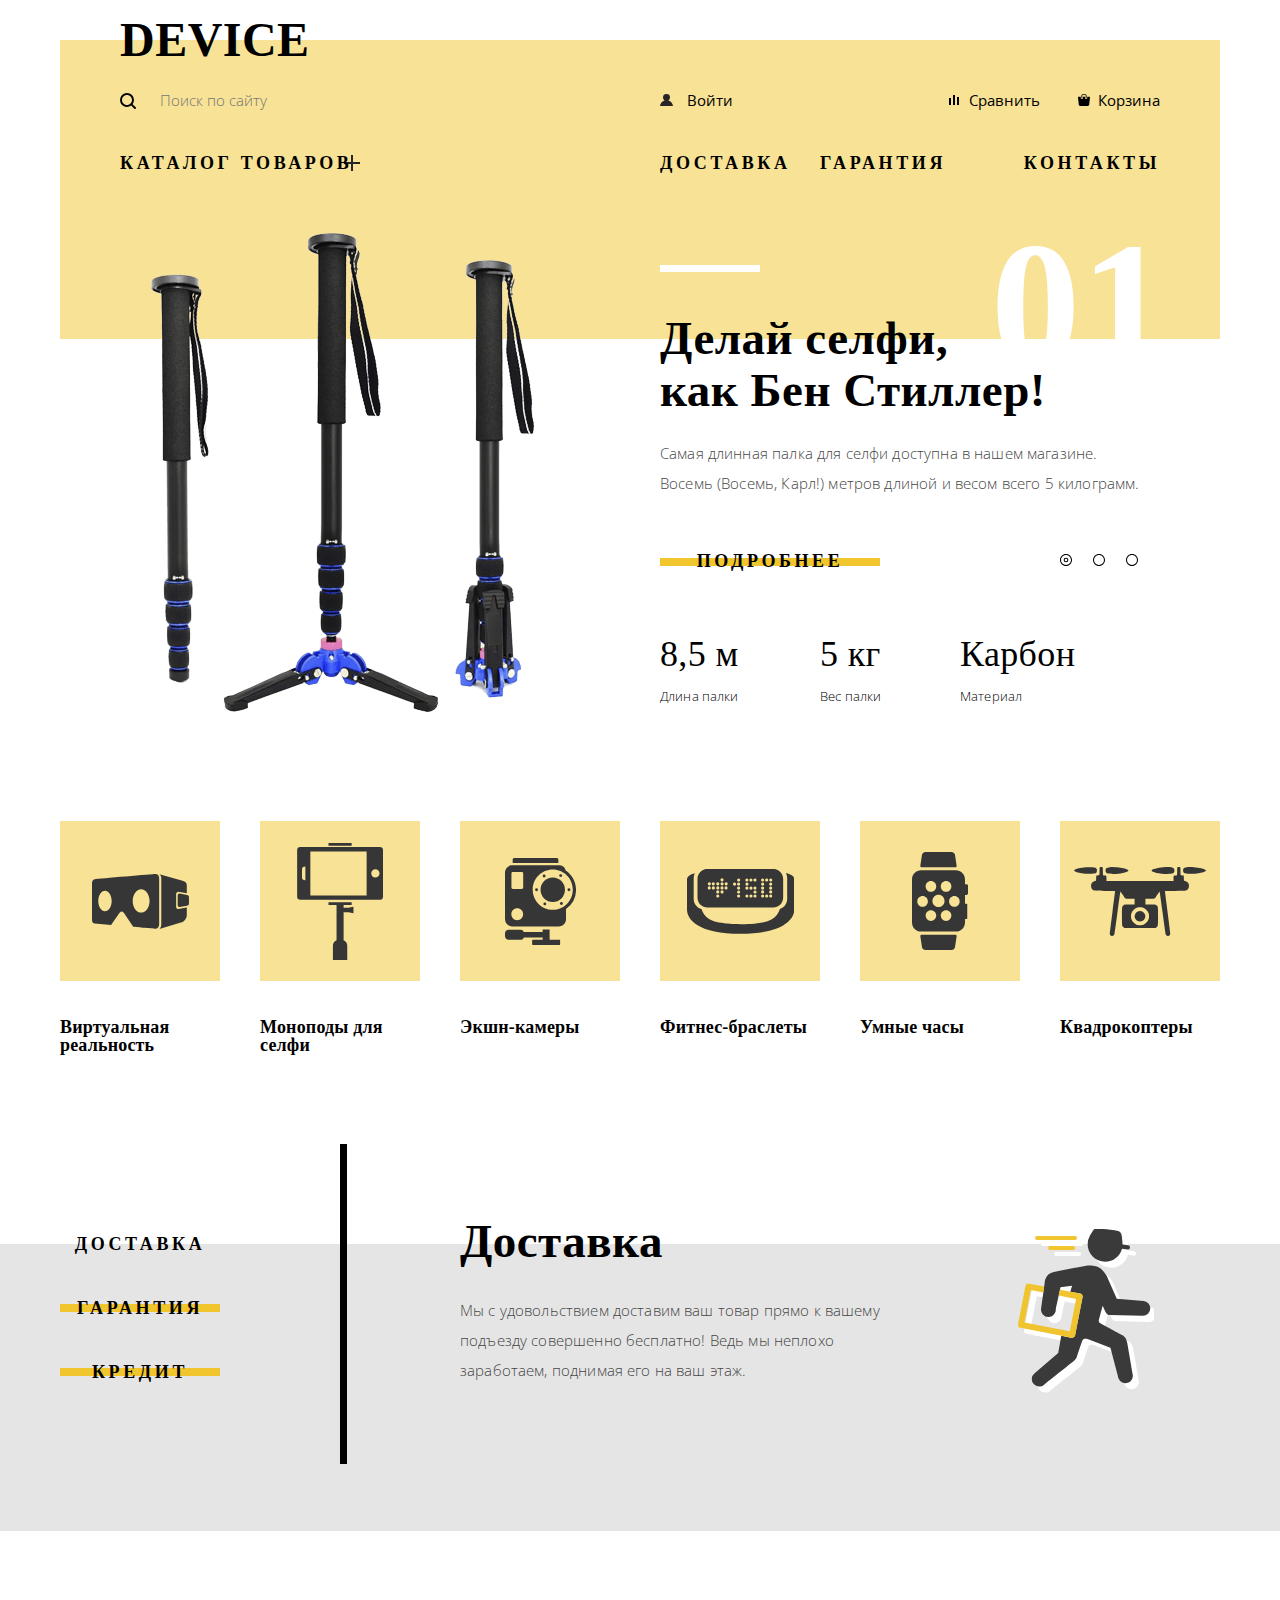
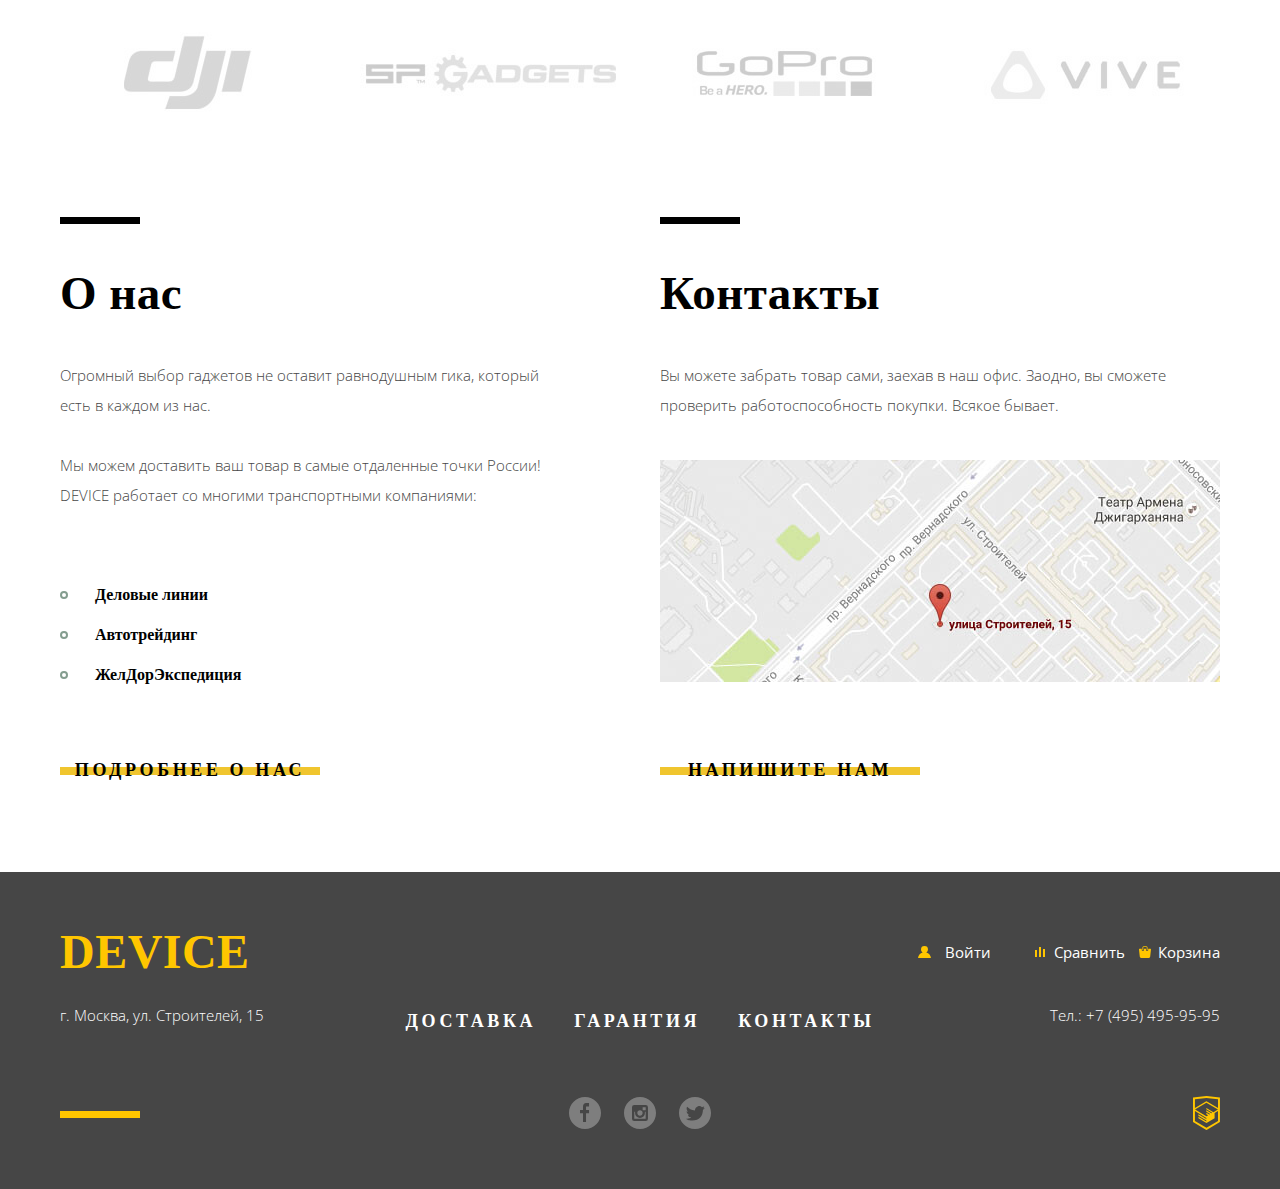
==== commit 29f84800: "обновленный девайс" ====
--- a/projects/device/index.html
+++ b/projects/device/index.html
@@ -69,7 +69,7 @@
                         <h3 class="slide-title">Делай селфи,<br>как Бен Стиллер!</h3>
 
                         <p class="slide-text">
-                            Самая длинная палка для селфи доступна в нашем магазине.
+                            Самая длинная палка для селфи доступна в нашем магазине.<br>
                             Восемь (Восемь, Карл!) метров длиной и весом всего 5 килограмм.
                         </p>
 
@@ -146,7 +146,7 @@
                
                <ul class="popular-list">
                    <li class="product-popular"><a href="#">Виртуальная реальность</a></li>
-                   <li class="product-popular"><a href="#">Моноподы для селфи</a></li>
+                   <li class="product-popular"><a href="catalog.html">Моноподы для селфи</a></li>
                    <li class="product-popular"><a href="#">Экшн-камеры</a></li>
                    <li class="product-popular"><a href="#">Фитнес-браслеты</a></li>
                    <li class="product-popular"><a href="#">Умные часы</a></li>
@@ -205,21 +205,23 @@
            
            <div class="container">
            <section class="sponsors">
+               <h2 class="visually-hidden">Спонсоры</h2>
+              
                <ul class="sponsors-list">
-                   <li class="sponsor sponsor-1 hide-text">
-                       dji
-                   </li>
-                   
-                   <li class="sponsor sponsor-2 hide-text">
-                       SP Gadgets
-                   </li>
-                   
-                   <li class="sponsor sponsor-3 hide-text">
-                       GoPro
-                   </li>
-                   
-                   <li class="sponsor sponsor-4 hide-text">
-                       Vive
+                   <li class="sponsor sponsor-1">
+                       <img src="img/sponsor-1.jpg" width="260" height="100" alt="dji">
+                   </li>
+                   
+                   <li class="sponsor sponsor-2">
+                       <img src="img/sponsor-2.jpg" width="260" height="100" alt="SP Gadgets">
+                   </li>
+                   
+                   <li class="sponsor sponsor-3">
+                       <img src="img/sponsor-3.jpg" width="260" height="100" alt="GoPro">
+                   </li>
+                   
+                   <li class="sponsor sponsor-4">
+                       <img src="img/sponsor-4.jpg" width="260" height="100" alt="Vive">
                    </li>
                </ul>
            </section>
@@ -258,7 +260,7 @@
                    </p>
                    
                    <div class="contacts-map">
-                       <img class="img-map" src="img/map.jpg" width="560" height="222" alt="карта">
+                       <img class="img-map" src="img/map.jpg" width="560" height="222" alt="ул.Строителей, дом 15">
                    </div>
                    
                    <a href="#" class="contacts-button">Напишите нам</a>
@@ -317,7 +319,7 @@
                <h2 class="visually-hidden">Дополнительная информация и меню</h2>
                
                <div class="adress">
-                   Москва, ул. Строителей, 15
+                   г. Москва, ул. Строителей, 15
                </div>
                
                <ul class="footer-menu">
@@ -332,7 +334,7 @@
            </section>
            
            <section class="social">
-               <h2 class="visually-hidden">Слциальные сети</h2>
+               <h2 class="visually-hidden">Социальные сети</h2>
                
                <ul class="social-networks">
                    <li><a href="#" class="social-button social-button-fb" target="_blank">
--- a/projects/device/css/style.css
+++ b/projects/device/css/style.css
@@ -3,9 +3,9 @@
     padding: 0;
     padding-top: 40px;
     
-    font-family: "Open sans", Arial, sans-serif;
+    font-family: "Open sans", Arial, serif;
     font-size: 15px;
-    line-height: 36px;
+    line-height: 18px;
     color: #000000;
 }
 
@@ -45,7 +45,7 @@
     position: relative;
     
     margin-bottom: -27px;
-    padding: 40px 60px 169px 60px;
+    padding: 35px 60px 158px 60px;
     
     background-color: #f7e296;
 }
@@ -70,7 +70,7 @@
     font-weight: 800;
     text-transform: uppercase;
     text-decoration: none;
-    letter-spacing: 0.01px;
+    letter-spacing: 0.01em;
     color: #000000;
     
     cursor: pointer;
@@ -116,7 +116,7 @@
     background-image: url("../img/search.svg");
     background-repeat: no-repeat;
     background-size: 16px 16px;
-    background-position: left center;
+    background-position: left 18px;
     
     box-sizing: border-box;
 }
@@ -165,7 +165,7 @@
 }
 
 .entrance {
-    margin-right: 210px;
+    margin-right: 216px;
     padding-left: 27px;
     
     font-size: 15px;
@@ -189,6 +189,53 @@
     opacity: 0.3;
 }
 
+.profile {
+    margin-right: 20px;
+    padding-left: 27px;
+    
+    font-size: 15px;
+    line-height: 36px;
+    color: #000000;
+    background-image: url("../img/user.svg");
+    background-repeat: no-repeat;
+    background-size: 13px 12px;
+    background-position: left center;
+    
+    text-decoration: none;
+}
+
+.profile:hover,
+.profile:focus {
+    opacity: 0.6;
+    outline-color: #000000;
+}
+
+.profile:active {
+    opacity: 0.3;
+}
+
+.exit {
+    margin-right: 60px;
+    
+    font-size: 15px;
+    line-height: 36px;
+    color: #000000;
+    
+    text-decoration: none;
+    
+    opacity: 0.6;
+}
+
+.exit:hover,
+.exit:focus {
+    opacity: 0.6;
+    outline-color: #000000;
+}
+
+.exit:active {
+    opacity: 0.3;
+}
+
 .comparison {
     font-size: 15px;
     line-height: 36px;
@@ -198,7 +245,7 @@
     background-size: 10px 10x;
     background-position: left center;
     
-    padding-left: 27px;
+    padding-left: 20px;
     text-decoration: none;
 }
 
@@ -215,7 +262,7 @@
 .basket {
     position: relative;
     margin-left: auto;
-    padding-left: 27px;
+    padding-left: 20px;
     
     font-size: 15px;
     line-height: 36px;
@@ -279,9 +326,9 @@
 .menu-item > a {
     font-family: "Gilroy";
     font-size: 18px;
-    line-height: 18px;
+    line-height: 36px;
     font-weight: 800;
-    letter-spacing: 3px;
+    letter-spacing: 0.2em;
     text-transform: uppercase;
     color: #000000;
     text-decoration: none;
@@ -304,7 +351,7 @@
     width: 100%;
     bottom: 0;
     left: 0;
-    padding-top: 30px;
+    padding-top: 20px;
     padding-left: 60px;
     padding-right: 500px;
     padding-bottom: 40px;
@@ -321,7 +368,7 @@
     font-size: 15px;
     line-height: 36px;
     font-weight: 300;
-    letter-spacing: 0.01px;
+    letter-spacing: 0.01em;
     color: #000000;
     
     text-decoration: none;
@@ -371,19 +418,19 @@
     width: 560px;
     
     margin-left: auto;
-    padding-right: 60px;
+    padding-right: 50px;
     box-sizing: border-box;
 }
 
 .slide-title {
     margin: 0;
-    margin-bottom: 38px;
+    margin-bottom: 22px;
     padding: 0;
     
     font-family: "Gilroy";
     font-size: 47px;
-    line-height: 47px;
-    letter-spacing: 0.01px;
+    line-height: 52px;
+    letter-spacing: 0.01em;
     font-weight: 800;
     
     z-index: 5;
@@ -391,12 +438,13 @@
 
 .slide-text {
     margin: 0;
-    margin-bottom: 60px;
+    margin-bottom: 43px;
     padding: 0;
     
     font-size: 15px;
+    font-weight: 300;
     line-height: 30px;
-    letter-spacing: 0.01px;
+    letter-spacing: 0.01em;
     color: #464646;
 }
 
@@ -404,14 +452,14 @@
     position: relative;
     display: block;
     width: 210px;
-    margin-bottom: 74px;
+    margin-bottom: 55px;
     padding: 0 5px;
     
     font-family: "Gilroy";
     font-size: 18px;
     line-height: 40px;
     font-weight: 800;
-    letter-spacing: 0.2px;
+    letter-spacing: 0.2em;
     color: #000000;
     text-transform: uppercase;
     text-decoration: none;
@@ -459,7 +507,7 @@
 .slider-item::after {
     position: absolute;
     top: -96px;
-    right: 60px;
+    right: 50px;
     
     font-family: "Gilroy";
     font-size: 179.2px;
@@ -506,26 +554,25 @@
 
 .slider-controls {
     position: absolute;
-    top: 215px;
-    right: 75px;
+    top: 242px;
+    right: 65px;
 }
 
 .slider-controls label {
     display: inline-block;
-    width: 11px;
-    height: 11px;
-    margin-right: 8px;
+    width: 12px;
+    height: 12px;
+    margin-right: 17px;
     vertical-align: top;
-    background-color: transparent;
-    border: 1px solid #848789;
-    border-radius: 50%;
+    background-image: url("../img/slider-button-empty.svg");
+    background-size: cover;
     cursor: pointer;
 }
 
 .product-1:checked ~ .slider-controls label[for="product-1"],
 .product-2:checked ~ .slider-controls label[for="product-2"],
 .product-3:checked ~ .slider-controls label[for="product-3"] {
-    background-color: #848789;
+    background-image: url("../img/slider-button.svg");
 }
 
 .product-1:checked ~ .slider-list .slider-item-1 {
@@ -553,18 +600,19 @@
     width: 160px;
 }
 
-.slide-feature:nth-of-type {
+.slide-feature:nth-of-type(2) {
     width: 140px;
 }
 
 .slide-feature span {
-    margin-bottom: ;
+    display: block;
+    margin-bottom: 14px;
     
     font-family: "Gilroy";
     font-size: 36px;
     line-height: 36px;
     font-weight: 300;
-    letter-spacing: 0.01px;
+    letter-spacing: 0.01em;
 }
 
 .slide-feature h4 {
@@ -574,7 +622,7 @@
     font-size: 13px;
     line-height: 20px;
     font-weight: 300;
-    letter-spacing: 0.01px;
+    letter-spacing: 0.01em;
 }
 
 .popular {
@@ -600,13 +648,13 @@
     position: relative;
     display: block;
     width: 160px;
-    padding-top: 40px;
+    padding-top: 37px;
     
     font-family: "Gilroy";
     font-size: 18px;
     line-height: 18px;
     font-weight: 800;
-    letter-spacing: 0.01px;
+    letter-spacing: 0.01em;
     color: #000000;
     text-decoration: none;    
     cursor: pointer;
@@ -635,34 +683,50 @@
     color: rgba(0, 0, 0, 0.3);
 }
 
-.product-popular:nth-of-type(1) a::before {
+.product-popular a::after {
+    content: "";
+    position: absolute;
+    top: -160px;
+    left: 0;
+    width: 100%;
+    height: 160px;
+    
+    background-repeat: no-repeat;
+    background-position: center;
+}
+
+.product-popular:nth-of-type(1) a::after {
     background-image: url("../img/popular-1.svg");
 }
 
-.product-popular:nth-of-type(2) a::before {
+.product-popular:nth-of-type(2) a::after {
     background-image: url("../img/popular-2.svg");
 }
 
-.product-popular:nth-of-type(3) a::before {
+.product-popular:nth-of-type(3) a::after {
     background-image: url("../img/popular-3.svg");
 }
 
-.product-popular:nth-of-type(4) a::before {
+.product-popular:nth-of-type(4) a::after {
     background-image: url("../img/popular-4.svg");
 }
 
-.product-popular:nth-of-type(5) a::before {
+.product-popular:nth-of-type(5) a::after {
     background-image: url("../img/popular-5.svg");
 }
 
-.product-popular:nth-of-type(6) a::before {
+.product-popular:nth-of-type(6) a::after {
     background-image: url("../img/popular-6.svg");
 }
 
+.product-popular a:active::after {
+    opacity: 0.3;
+}
+
 .service {
     display: flex;
     background-color: #e5e5e5;
-    padding-bottom: 140px;
+    padding-bottom: 115px;
 }
 
 .service .container {
@@ -699,7 +763,7 @@
     font-size: 18px;
     line-height: 40px;
     font-weight: 800;
-    letter-spacing: 0.2px;
+    letter-spacing: 0.2em;
     color: #000000;
     text-transform: uppercase;
     text-decoration: none;
@@ -744,11 +808,6 @@
 .service-1:checked ~ .service-controls label[for="service-1"],
 .service-2:checked ~ .service-controls label[for="service-2"],
 .service-3:checked ~ .service-controls label[for="service-3"] {
-/*
-    width: 280px;
-    background-color: #000000;
-    color: #f7e184;
-*/
     animation-name: service-button;
     animation-duration: 0.2s;
     animation-fill-mode: forwards;
@@ -772,8 +831,6 @@
 .service-item {
     position: relative;
     display: none;
-    flex-direction: column;
-    align-items: flex-start;
     margin-top: -26px;
 }
 
@@ -812,13 +869,13 @@
 
 .service-title {
     margin: 0;
-    margin-bottom: 42px;
+    margin-bottom: 30px;
     padding: 0;
     
     font-family: "Gilroy";
     font-size: 47px;
     line-height: 47px;
-    letter-spacing: 0.01px;
+    letter-spacing: 0.01em;
     font-weight: 800;
     color: #000000;
 }
@@ -826,11 +883,11 @@
 .service-text {
     margin: 0;
     padding: 0;
-    padding-right: 340px;
+    padding-right: 330px;
     
     font-size: 15px;
     line-height: 30px;
-    letter-spacing: 0.01px;
+    letter-spacing: 0.01em;
     font-weight: 300;
     color: #464646;
 }
@@ -838,11 +895,11 @@
 .service-1:checked ~ .services-list .service-item-1,
 .service-2:checked ~ .services-list .service-item-2,
 .service-3:checked ~ .services-list .service-item-3 {
-    display: flex;
+    display: block;
 }
 
 .sponsors {
-    padding: 95px 0;
+    padding: 93px 0;
 }
 
 .sponsors-list {
@@ -858,48 +915,47 @@
 }
 
 .sponsor {
+    position: relative;
     width: 260px;
     opacity: 0.2;
+    line-height: 0;
+}
+
+.sponsor::before {
+    display: none;
+    position: absolute;
+    content: "";
+    
+    width: 260px;
+    height: 100px;
     
     background-repeat: no-repeat;
     background-position: center;
     background-size: 260px 100px;
 }
 
+.sponsor-1:before {
+    background-image: url("../img/sponsor-1-hover.jpg");
+}
+
+.sponsor-2:before {
+    background-image: url("../img/sponsor-2-hover.jpg");
+}
+
+.sponsor-3:before {
+    background-image: url("../img/sponsor-3-hover.jpg");
+}
+
+.sponsor-4:before {
+    background-image: url("../img/sponsor-4-hover.jpg");
+}
+
 .sponsor:hover {
     opacity: 1;
 }
 
-.sponsor-1 {
-    background-image: url("../img/sponsor-1.jpg");
-}
-
-.sponsor-1:hover {
-    background-image: url("../img/sponsor-1-hover.jpg");
-}
-
-.sponsor-2 {
-    background-image: url("../img/sponsor-2.jpg");
-}
-
-.sponsor-2:hover {
-    background-image: url("../img/sponsor-2-hover.jpg");
-}
-
-.sponsor-3 {
-    background-image: url("../img/sponsor-3.jpg");
-}
-
-.sponsor-3:hover {
-    background-image: url("../img/sponsor-3-hover.jpg");
-}
-
-.sponsor-4 {
-    background-image: url("../img/sponsor-4.jpg");
-}
-
-.sponsor-4:hover {
-    background-image: url("../img/sponsor-4-hover.jpg");
+.sponsor:hover::before {
+    display: block;
 }
 
 .info {
@@ -908,7 +964,7 @@
     flex-wrap: wrap;
     justify-content: space-between;
     
-    padding-top: 69px;
+    padding-top: 53px;
     padding-bottom: 82px;
 }
 
@@ -928,27 +984,25 @@
 }
 
 .about-us {
-    display: flex;
-    flex-direction: column;
     width: 500px;
 }
 
 .about-us-title {
     margin: 0;
-    margin-bottom: 55px;
+    margin-bottom: 43px;
     padding: 0;
     
     font-family: "Gilroy";
     font-size: 47px;
     line-height: 47px;
     font-weight: 800;
-    letter-spacing: 0.01px;
+    letter-spacing: 0.01em;
     color: #000000;
 }
 
 .about-us-text {
     margin: 0;
-    margin-bottom: 34px;
+    margin-bottom: 30px;
     padding: 0;
     
     font-size: 15px;
@@ -958,13 +1012,13 @@
 }
 
 .about-us-text:last-of-type {
-    margin-bottom: 62px;
+    margin-bottom: 65px;
 }
 
 .partners {
     list-style: none;
     margin: 0;
-    margin-bottom: 67px;
+    margin-bottom: 55px;
     padding: 0;
 }
 
@@ -1002,7 +1056,7 @@
     font-size: 18px;
     line-height: 40px;
     font-weight: 800;
-    letter-spacing: 0.2px;
+    letter-spacing: 0.2em;
     color: #000000;
     text-transform: uppercase;
     text-decoration: none;
@@ -1033,21 +1087,19 @@
 }
 
 .contacts {
-    display: flex;
-    flex-direction: column;
     width: 560px;
 }
 
 .contacts-title {
     margin: 0;
-    margin-bottom: 55px;
+    margin-bottom: 43px;
     padding: 0;
     
     font-family: "Gilroy";
     font-size: 47px;
     line-height: 47px;
     font-weight: 800;
-    letter-spacing: 0.01px;
+    letter-spacing: 0.01em;
     color: #000000;
 }
 
@@ -1063,7 +1115,7 @@
 }
 
 .contacts-map {
-    margin-bottom: 69px;
+    margin-bottom: 65px;
     cursor: pointer;
 }
 
@@ -1073,10 +1125,11 @@
     width: 960px;
     height: 560px;
     
-    top: 50%;
-    margin-top: -280px;
-    left: 50%;
-    margin-left: -480px;
+    top: 0;
+    right: 0;
+    bottom: 0;
+    left: 0;
+    margin: auto;
     
     background-color: #ffffff;
     box-sizing: border-box;
@@ -1105,7 +1158,11 @@
     background-repeat: no-repeat;
     border: none;
     cursor: pointer;
-    opacity: 0.7;
+    opacity: 0.5;
+}
+
+.map-popup-close:focus {
+    outline-color: #fdf8e7;
 }
 
 .contacts-button {
@@ -1118,7 +1175,7 @@
     font-size: 18px;
     line-height: 40px;
     font-weight: 800;
-    letter-spacing: 0.2px;
+    letter-spacing: 0.2em;
     color: #000000;
     text-transform: uppercase;
     text-decoration: none;
@@ -1165,7 +1222,7 @@
     flex-direction: column;
     width: 960px;
     
-    top: 20%;
+    top: 15%;
     left: 50%;
     margin-left: -480px;
     padding: 100px 90px;
@@ -1346,7 +1403,7 @@
     font-size: 18px;
     line-height: 40px;
     font-weight: 800;
-    letter-spacing: 0.2px;
+    letter-spacing: 0.2em;
     color: #000000;
     text-transform: uppercase;
     text-decoration: none;
@@ -1396,12 +1453,17 @@
     background-repeat: no-repeat;
     border: none;
     cursor: pointer;
+    opacity: 0.5;
+}
+
+.write-us-close:focus {
+    outline-color: #f0c52e;
 }
 
 .main-footer {
     min-width: 1200px;
     background-color: #464646;
-    padding: 66px 0;
+    padding: 56px 0;
 }
 
 .footer-navigation {
@@ -1413,11 +1475,11 @@
     align-items: center;
     flex-wrap: wrap;
     
-    margin-bottom: 35px;
+    margin-bottom: 30px;
 }
 
 .footer-logo {
-    margin-right: 673px;
+    margin-right: 668px;
     
     font-family: "Gilroy";
     font-size: 48px;
@@ -1425,7 +1487,7 @@
     font-weight: 800;
     text-transform: uppercase;
     text-decoration: none;
-    letter-spacing: 0.01px;
+    letter-spacing: 0.01em;
     color: #ffc600;
     
     cursor: pointer;
@@ -1475,7 +1537,7 @@
     background-size: 10px 10x;
     background-position: left center;
     
-    padding-left: 27px;
+    padding-left: 19px;
     text-decoration: none;
 }
 
@@ -1491,7 +1553,7 @@
 
 .footer-basket {
     margin-left: auto;
-    padding-left: 27px;
+    padding-left: 19px;
     
     font-size: 15px;
     line-height: 36px;
@@ -1521,17 +1583,15 @@
     
     display: flex;
     justify-content: space-between;
-    align-items: center;
     flex-wrap: wrap;
     
-    margin-bottom: 62px;
+    margin-bottom: 60px;
 }
 
 .adress {
     width: 260px;
     
     font-size: 15px;
-    line-height: 30px;
     font-weight: 300;
     color: #ffffff;
     box-sizing: border-box;
@@ -1570,9 +1630,9 @@
 .footer-menu-item a {
     font-family: "Gilroy";
     font-size: 18px;
-    line-height: 18px;
+    line-height: 30px;
     font-weight: 800;
-    letter-spacing: 3px;
+    letter-spacing: 0.2em;
     text-transform: uppercase;
     color: #ffffff;
     text-decoration: none;
@@ -1582,7 +1642,6 @@
     width: 260px;
     
     font-size: 15px;
-    line-height: 30px;
     font-weight: 300;
     color: #ffffff;
     text-align: right;
@@ -1666,7 +1725,7 @@
     flex-direction: column;
     position: relative;
     margin-bottom: 40px;
-    padding: 40px 60px 20px 60px;
+    padding: 35px 60px 45px 60px;
     
     background-color: #f7e296;
 }
@@ -1678,13 +1737,14 @@
 }
 
 .sub-catalog {
-    padding-top: 0;
-    bottom: -120px;
+    padding-top: 20px;
+    padding-bottom: 40px;
+    bottom: -115px;
 }
 
 .catalog-title {
     margin: 0;
-    margin-bottom: 30px;
+    margin-bottom: 16px;
     padding: 0;
     padding-left: 60px;
     
@@ -1692,12 +1752,12 @@
     font-size: 47px;
     line-height: 47px;
     font-weight: 800;
-    letter-spacing: 0.01px;
+    letter-spacing: 0.01em;
 }
 
 .breadcrumbs {
     margin: 0;
-    margin-bottom: 47px;
+    margin-bottom: 40px;
     padding: 0;
     padding-left: 60px;
     list-style: none;
@@ -1709,7 +1769,7 @@
     position: relative;
     display: inline-block;
     vertical-align: top;
-    margin-right: 39px;
+    margin-right: 33px;
 }
 
 .breadcrumbs a {
@@ -1759,7 +1819,7 @@
     font-size: 16px;
     line-height: 18px;
     font-weight: 800;
-    letter-spacing: 0.2px;
+    letter-spacing: 0.2em;
     color: #000000;
     text-transform: uppercase;
     
@@ -1786,13 +1846,13 @@
 .type-sorting h3 {
     margin: 0;
     margin-right: 55px;
-    padding: 26px 0 26px 60px;
+    padding: 26px 0 26px 0px;
     
     font-family: "Gilroy";
     font-size: 16px;
     line-height: 18px;
     font-weight: 800;
-    letter-spacing: 0.2px;
+    letter-spacing: 0.2em;
     color: #000000;
     text-transform: uppercase;
 }
@@ -1846,7 +1906,7 @@
 }
 
 .direct-sorting input:last-of-type + label {
-    margin-left: 12px;
+    margin-left: 17px;
     
     background-image: url("../img/icon-down-dir.svg");
     opacity: 0.3;
@@ -1866,23 +1926,558 @@
     display: flex;
 }
 
-.filter {
+.filter-form {
     width: 328px;
     display: flex;
     flex-direction: column;
     
     padding-left: 60px;
+    padding-top: 69px;
     
     background-color: #f1f1f1;
     box-sizing: border-box;
 }
 
+.filter-form fieldset {
+    position: relative;
+    width: 200px;
+    border: none;
+    margin: 0;
+    padding: 0;
+    padding-top: 15px;
+    padding-bottom: 30px;
+    
+    box-sizing: border-box;
+}
+
+.filter-form fieldset::before {
+    content: "";
+    position: absolute;
+    top: 0;
+    left: 0;
+    width: 100%;
+    height: 2px;
+    background-color: #000000;
+}
+
+.filter-form-title {
+    margin: 0;
+    padding: 0;
+    
+    font-family: "Gilroy";
+    font-weight: 800;
+    font-size: 18px;
+    line-height: 18px;
+    letter-spacing: 0.01em;
+    color: #000000;
+    
+    margin-bottom: 21px;
+}
+
+.filter-form-price .filter-form-title {
+    margin-bottom: 0;
+}
+
+.filter-form-par {
+    margin: 0;
+    padding: 0;
+}
+
+.filter-form-price {
+    
+}
+
+.range-filter {
+    width: 100%;
+}
+
+.range-controls {
+  position: relative;
+    
+  padding-top: 39px;
+    margin-bottom: 5px;
+  
+  border-radius: 5px;
+}
+
+.range-controls .scale {
+  height: 2px;
+
+  background: #d7dcde;
+}
+
+.range-controls .bar {
+  width: 60%;
+  height: 2px;
+
+  background: #00ca74;
+}
+
+.range-controls .toggle {
+  position: absolute;
+  top: 31px;
+  left: 0;
+  
+  width: 4px;
+  height: 4px;
+  padding: 0;
+
+  border: 8px solid #ffffff;
+  background-color: #ababab;
+  box-shadow: 0 2px 1px 0 #cfcfcf;
+  border-radius: 50%;
+  cursor: pointer;
+}
+
+.range-controls .toggle-min {
+  left: 0;
+}
+
+.range-controls .toggle-max {
+  left: 110px;
+}
+
+.price-controls {
+  font-size: 0;
+}
+
+.price-controls label {
+  display: inline-block;
+    vertical-align: top;
+    margin-right: 10px;
+  
+  font-family: "Gilroy";
+  font-size: 14px;
+    line-height: 22.27px;
+    font-weight: 300;
+    color: rgba(0, 0, 0, 0.2);
+}
+
+.price-controls input {
+  width: 40px;
+  padding: 4px;
+  
+  font-family: "Gilroy";
+  font-size: 14px;
+    line-height: 22.27px;
+    font-weight: 300;
+    color: rgba(0, 0, 0, 0.2);
+  
+  border: none;
+  border-radius: 5px;
+  background: #f1f1f1;
+}
+
+.price-controls input:focus {
+    outline-color: #000000;
+}
+
+.max-price {
+  text-align: right;
+}
+
+.filter-form-color input[type="checkbox"] {
+    display: none;
+}
+
+.filter-form-color input[type="checkbox"] + label {
+    font-size: 14px;
+    font-weight: 300;
+    line-height: 40px;
+    letter-spacing: 0.01em;
+    color: #000000;
+    
+    cursor: pointer;
+}
+
+.filter-form-color input[type="checkbox"] + label::before {
+    box-sizing: border-box;
+    content: "";
+    display: inline-block;
+    width: 27px;
+    height: 23px;
+    background-image: url("../img/checkbox-off.svg");
+    background-repeat: no-repeat;
+    margin-right: 15px;
+    vertical-align: middle;
+}
+
+.filter-form-color input[type="checkbox"]:checked + label::before {
+    background-image: url("../img/checkbox-on.svg");
+}
+
+.filter-form-bluetooth input[type="radio"] {
+    display: none;
+}
+
+.filter-form-bluetooth input[type="radio"] + label {
+    font-size: 14px;
+    font-weight: 300;
+    line-height: 40px;
+    letter-spacing: 0.01em;
+    color: #000000;
+    
+    cursor: pointer;
+}
+
+.filter-form-bluetooth input[type="radio"] + label::before {
+    box-sizing: border-box;
+    content: "";
+    display: inline-block;
+    width: 25px;
+    height: 25px;
+    background-image: url("../img/radio-off.svg");
+    background-repeat: no-repeat;
+    margin-right: 15px;
+    vertical-align: middle;
+}
+
+.filter-form-bluetooth input[type="radio"]:checked + label::before {
+    background-image: url("../img/radio-on.svg");
+}
+
+.filter-sending {
+    margin: 0;
+    position: relative;
+    display: block;
+    width: 200px;
+    box-sizing: border-box;
+    z-index: 10;
+}
+
+.filter-sending::before {
+    content: "";
+    position: absolute;
+    top: 17px;
+    left: 0;
+    z-index: -10;
+    width: 100%;
+    height: 8px;
+    background-color: #f0c52e;
+    transform: scale(1);
+    transition-duration: 0.2s;
+}
+
+.filter-form-button {
+    display: block;
+    width: 100%;
+    
+    font-family: "Gilroy";
+    font-size: 18px;
+    line-height: 40px;
+    font-weight: 800;
+    letter-spacing: 0.2em;
+    color: #000000;
+    text-transform: uppercase;
+    text-decoration: none;
+    text-align: center;
+    
+    border: none;
+    background-color: transparent;
+    cursor: pointer;
+    
+    z-index: 1;
+}
+
+.filter-sending:hover::before,
+.filter-sending:focus::before {
+    transform: scaleY(5);
+    transition-duration: 0.2s;
+}
+
+.filter-sending:active .filter-form-button {
+    color: rgba(0, 0, 0, 0.3);
+}
+
+.filter-form-button:focus {
+    outline-color: #f0c52e;
+}
+
 .catalog {
     width: 832px;
+    padding-top: 69px;
+    padding-bottom: 77px;
+    padding-left: 72px;
     
     background-color: #ffffff;
-}
-
+    
+    box-sizing: border-box;
+}
+
+.catalog-list {
+    display: flex;
+    flex-wrap: wrap;
+    justify-content: space-between;
+    
+    list-style: none;
+    margin: 0;
+    margin-bottom: -10px;
+    padding: 0;
+}
+
+.catalog-item {
+    position: relative;
+    width: 360px;
+    display: flex;
+    flex-direction: column;
+    
+    margin-bottom: 55px;
+}
+
+.item-picture {
+    line-height: 0;
+    margin-bottom: 36px;
+}
+
+
+.item-hover {
+    display: none;
+    position: absolute;
+    left: 0;
+    top: 0;
+    
+    width: 360px;
+    height: 380px;
+    flex-direction: column;
+    justify-content: center;
+    align-items: center;
+    
+    background-color: rgba(238, 238, 238, 0.7);
+    opacity: 0.7;
+    
+    box-sizing: border-box;
+}
+
+.item-hover-buttons {
+    display: none;
+    position: absolute;
+    left: 0;
+    top: 0;
+    
+    width: 360px;
+    height: 380px;
+    flex-direction: column;
+    justify-content: center;
+    align-items: center;
+    
+    box-sizing: border-box;
+}
+
+.catalog-item:hover .item-hover,
+.catalog-item:hover .item-hover-buttons {
+    display: flex;
+}
+
+.in-basket {
+    position: relative;
+    display: block;
+    width: 210px;
+    padding: 0 5px;
+    
+    font-family: "Gilroy";
+    font-size: 18px;
+    line-height: 40px;
+    font-weight: 800;
+    letter-spacing: 0.2em;
+    color: #000000;
+    text-transform: uppercase;
+    text-decoration: none;
+    text-align: center;
+    
+    border: none;
+    background-color: transparent;
+    cursor: pointer;
+    z-index: 1;
+}
+
+.in-basket::before {
+    content: "";
+    position: absolute;
+    top: 17px;
+    left: 0;
+    z-index: -1;
+    width: 100%;
+    height: 8px;
+    background-color: #f0c52e;
+    transform: scale(1);
+    transition-duration: 0.2s;
+}
+
+.in-basket:hover::before,
+.in-basket:focus::before {
+    transform: scaleY(5);
+    transition-duration: 0.2s;
+}
+
+.in-basket:hover,
+.in-basket:focus {
+    outline: none;
+}
+
+.in-basket:active {
+    color: rgba(0, 0, 0, 0.3);
+}
+
+.to-comparison {
+    font-size: 13px;
+    line-height: 36px;
+    font-weight: 300;
+    color: rgba(0, 0, 0, 0.5);
+    text-decoration: none;
+    
+    border: none;
+    background-color: transparent;
+    cursor: pointer;
+}
+
+.to-comparison:hover,
+.to-comparison:focus {
+    color: rgba(0, 0, 0, 1);
+}
+
+.to-comparison:focus {
+    outline-color: rgba(0, 0, 0, 0.5);
+}
+
+.to-comparison:active {
+    color: rgba(0, 0, 0, 0.2);
+}
+
+.item-info {
+    display: flex;
+    justify-content: space-between;
+    flex-wrap: nowrap;
+}
+
+.item-title {
+    margin: 0;
+    padding: 0;
+    
+    width: 260px;
+    
+    font-family: "Gilroy";
+    font-size: 18px;
+    line-height: 18px;
+    font-weight: 800;
+    letter-spacing: 0.01em;
+    color: #000000;
+    text-decoration: none;
+}
+
+.item-title:hover,
+.item-title:focus {
+    color: rgba(0, 0, 0, 0.6);
+    outline-color: rgba(0, 0, 0, 0.6);
+}
+
+.item-title:active {
+    color: rgba(0, 0, 0, 0.3);
+}
+
+.item-price {
+    font-family: "Gilroy";
+    font-size: 16px;
+    line-height: 16px;
+    font-weight: 300;
+    letter-spacing: 0.01em;
+    color: #000000;
+}
+
+.paginator {
+    display: flex;
+    list-style: none;
+    margin: 0;
+    padding: 0;
+    
+    width: 760px;
+    
+    background-color: rgba(0, 0, 0, 0.08);
+    
+    box-sizing: border-box;
+}
+
+.paginator-item {
+    
+}
+
+.paginator-item:nth-of-type(1) {
+    margin-right: auto;
+}
+
+.paginator-item:nth-of-type(2) {
+    margin-left: auto;
+}
+
+.paginator-item:nth-of-type(3) {
+    
+}
+
+.paginator-item:nth-of-type(4) {
+    margin-right: auto;
+}
+
+.paginator-item:nth-of-type(5) {
+    margin-left: auto;
+}
+
+.paginator-item a {
+    display: block;
+    padding: 24px 0;
+    font-family: "Gilroy";
+    font-size: 16px;
+    line-height: 18px;
+    font-weight: 800;
+    letter-spacing: 0.2em;
+    color: rgba(0, 0, 0, 1);
+    text-transform: uppercase;
+    text-decoration: none;
+}
+
+.paginator-item:nth-of-type(2) a,
+.paginator-item:nth-of-type(3) a,
+.paginator-item:nth-of-type(4) a {
+    width: 40px;
+    text-align: center;
+}
+
+.paginator-item:nth-of-type(3) a,
+.paginator-item:nth-of-type(4) a {
+    color: rgba(0, 0, 0, 0.3);
+}
+
+.paginator-item:nth-of-type(1) a,
+.paginator-item:nth-of-type(5) a {
+    padding: 24px 30px;
+}
+
+.paginator-item:nth-of-type(1) a,
+.paginator-item:nth-of-type(5) a {
+    padding: 24px 30px;
+}
+
+.paginator-item a[href]:hover,
+.paginator-item a[href]:focus {
+    background-color: #dedede;
+}
+
+.paginator-item a[href]:active {
+    color: rgba(0, 0, 0, 0.3);
+}
+
+.paginator-item:nth-of-type(2) a[href]:hover,
+.paginator-item:nth-of-type(3) a[href]:hover,
+.paginator-item:nth-of-type(4) a[href]:hover,
+.paginator-item:nth-of-type(2) a[href]:focus,
+.paginator-item:nth-of-type(3) a[href]:focus,
+.paginator-item:nth-of-type(4) a[href]:focus {
+    color: rgba(0, 0, 0, 0.6);
+}
+
+.paginator-item:nth-of-type(2) a[href]:active,
+.paginator-item:nth-of-type(3) a[href]:active,
+.paginator-item:nth-of-type(4) a[href]:active {
+    color: rgba(0, 0, 0, 1);
+}
 
 
 
@@ -1896,17 +2491,17 @@
 
 
 @font-face {
-    font-family: "Gilroy";
-    src: url("/fonts/gilroy/Gilroyextrabold.woff2") format("woff2"),
-         url("/fonts/gilroy/Gilroyextrabold.woff") format("woff");
+    font-family: "Gilroy", Arial, sans-serif;
+    src: url("../fonts/gilroy/Gilroyextrabold.woff2") format("woff2"),
+         url("../fonts/gilroy/Gilroyextrabold.woff") format("woff");
     font-weight: 800;
     font-style: normal;
 }
 
 @font-face {
-    font-family: "Gilroy";
-    src: url("/fonts/gilroy/Gilroylight.woff2") format("woff2"),
-         url("/fonts/gilroy/Gilroylight.woff") format("woff");
+    font-family: "Gilroy", Arial, sans-serif;
+    src: url("../fonts/gilroy/Gilroylight.woff2") format("woff2"),
+         url("../fonts/gilroy/Gilroylight.woff") format("woff");
     font-weight: 300;
     font-style: normal;
 }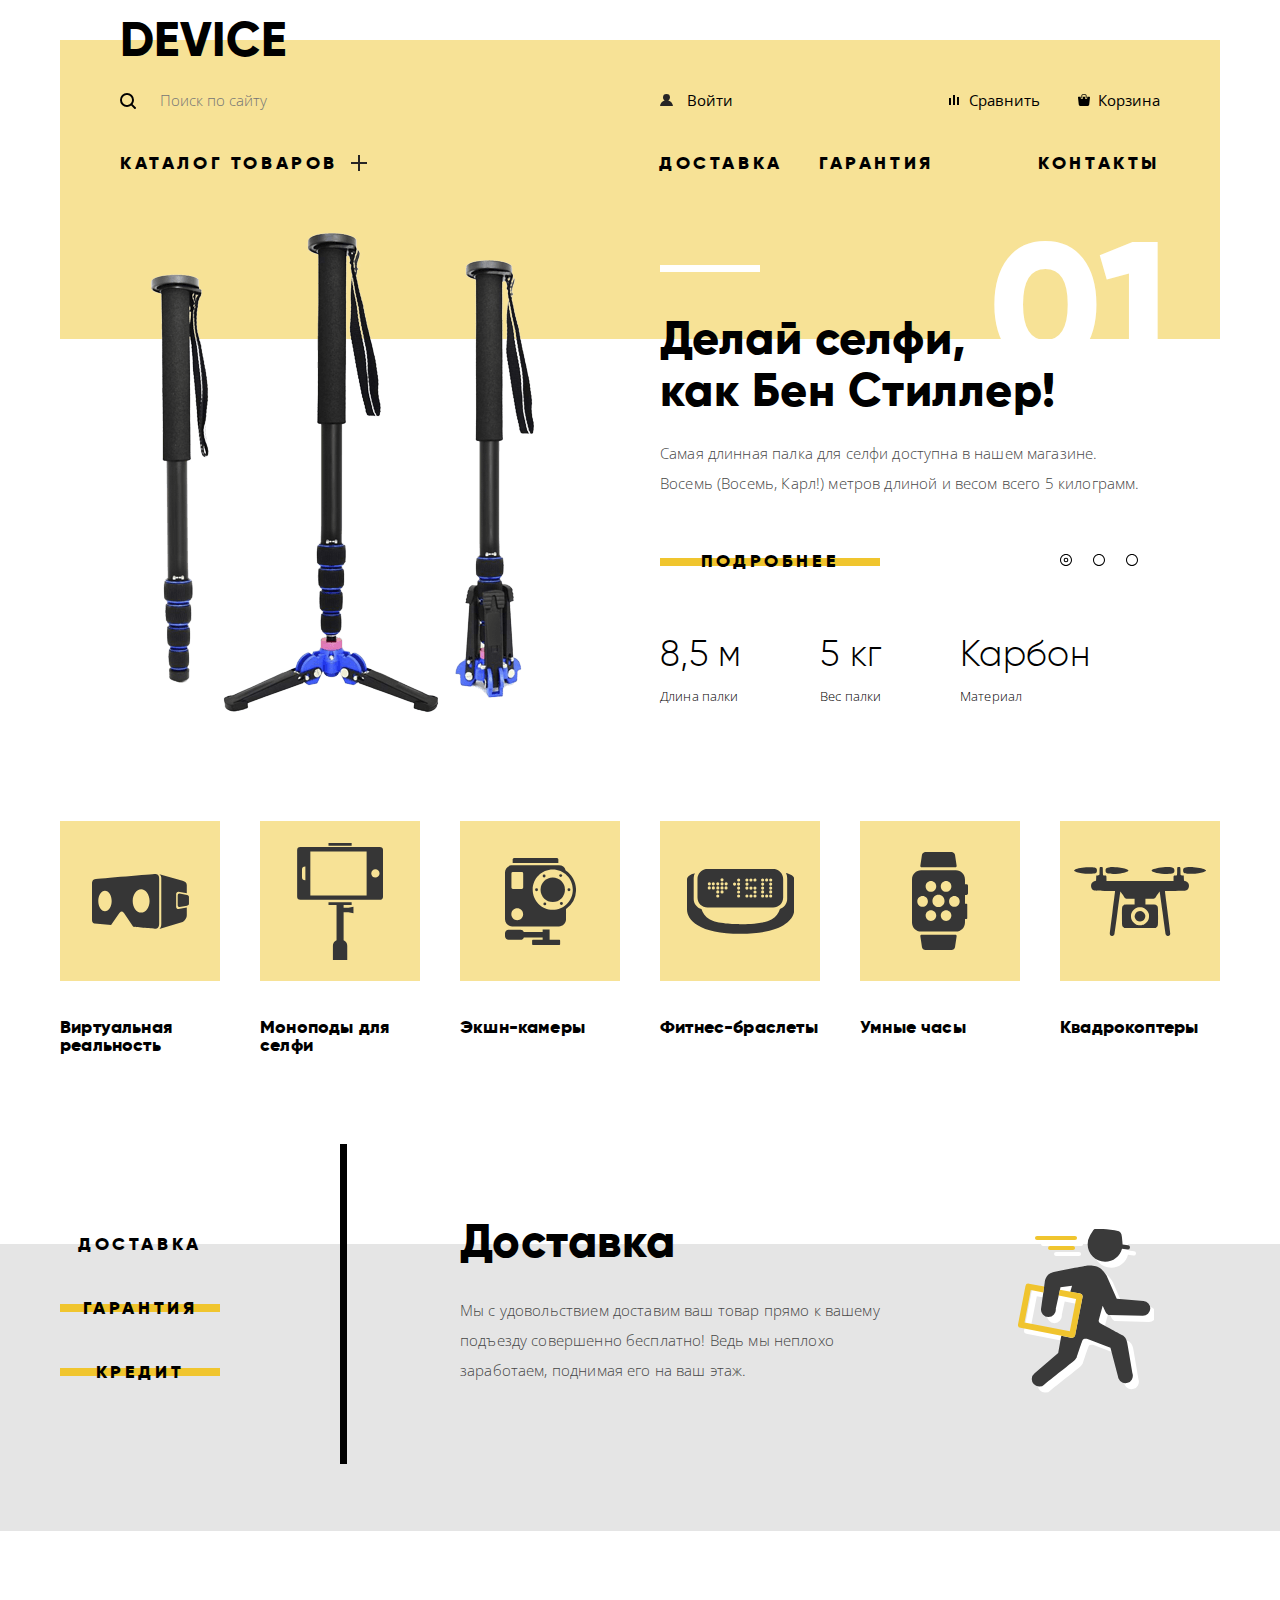
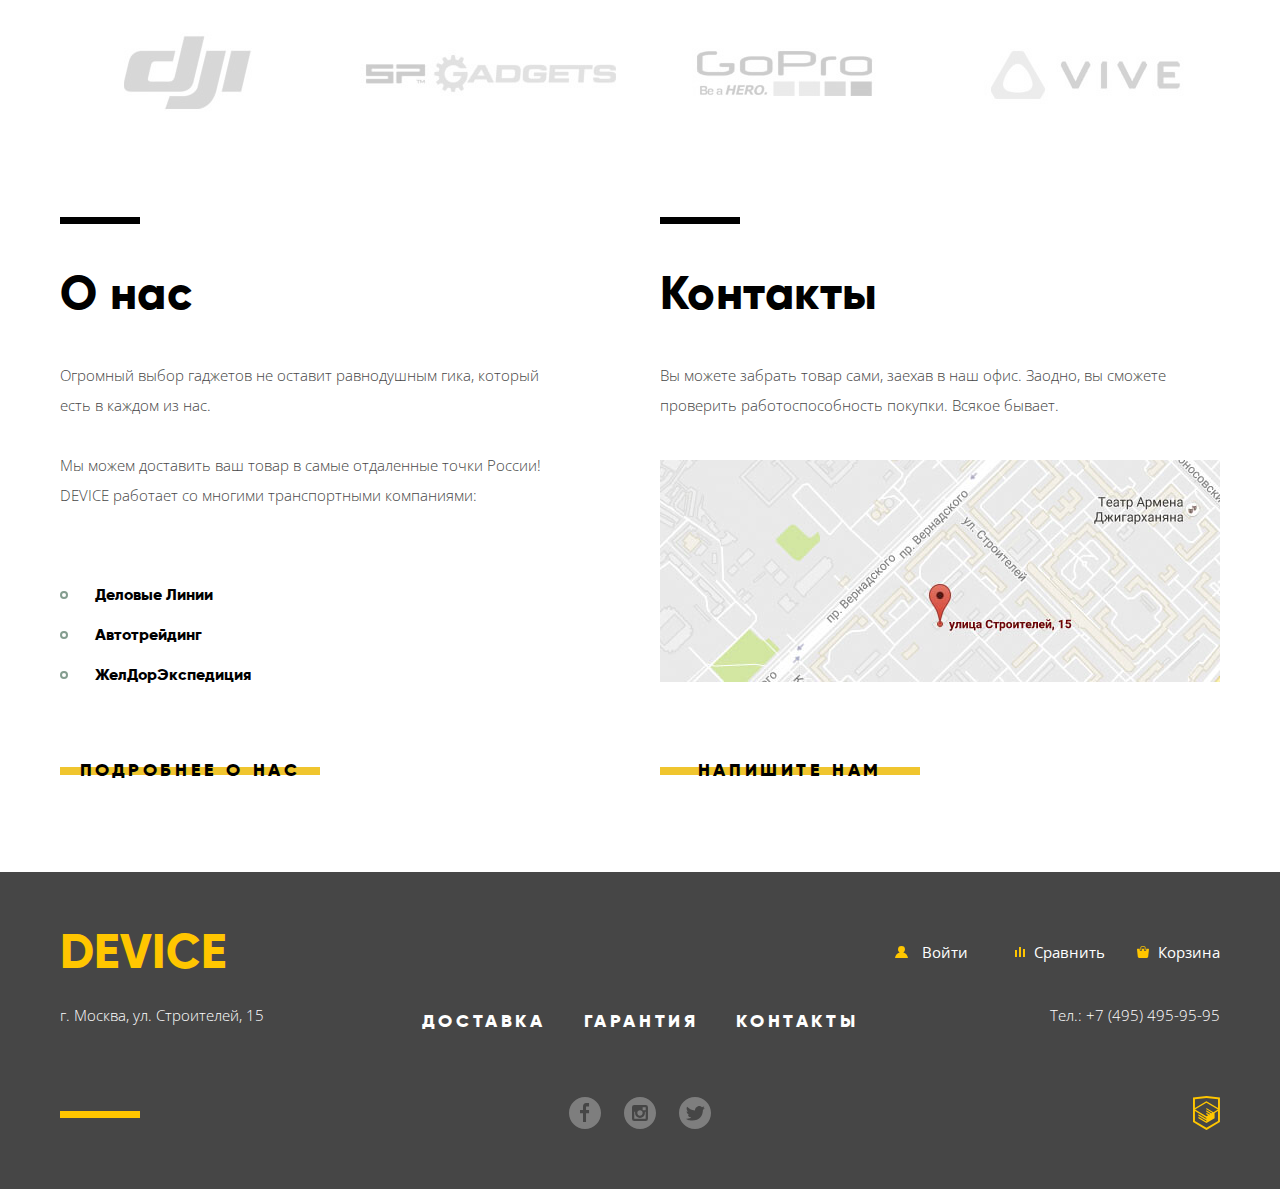
==== commit c994c879: "Device финал" ====
--- a/projects/device/index.html
+++ b/projects/device/index.html
@@ -1,378 +1,376 @@
 <!DOCTYPE html>
 <html lang="ru">
-<head>
-    <meta charset="UTF-8">
-    <title>Device</title>
-    <link href="https://fonts.googleapis.com/css?family=Open+Sans:300,400&amp;subset=cyrillic" rel="stylesheet">
-    <link href="css/normalize.min.css" rel="stylesheet">
-    <link href="css/style.css" rel="stylesheet">
-</head>
-<body>
-   <div class="container">
-       <header class="main-header">
-           <a class="main-logo">
-               Device
-           </a>
-           
-           <div class="header-navigation">
-               <form class="search" method="get" action="">
-                   <input class="search-input" type="search" placeholder="Поиск по сайту" required>
-                   <input class="search-button" type="submit" value="Найти">
-               </form>
-               
-               
-               <a href="#" class="entrance">Войти</a>
-               
-               <a href="#" class="comparison">Сравнить</a>
-               
-               <a href="#" class="basket">Корзина</a>
-           </div>
-              
-           <nav class="menu">
-               <ul class="main-menu">
-                   <li class="menu-item"><a href="#">Каталог товаров</a>
-                       <ul class="sub-menu">
-                           <li class="sub-item first-column"><a href="">Виртуальная реальность</a></li>
-                           <li class="sub-item mid-column"><a href="">Фитнес-браслеты</a></li>
-                           <li class="sub-item last-column"><a href="">Квадрокоптеры</a></li>
-                           <li class="sub-item first-column"><a href="catalog.html">Моноподы для селфи</a></li>
-                           <li class="sub-item mid-column"><a href="">Умные часы</a></li>
-                           <li class="sub-item first-column"><a href="">Экшн-камеры</a></li>
-                       </ul>
-                   </li>
-                   <li class="menu-item"><a href="#">Доставка</a></li>
-                   <li class="menu-item"><a href="#">Гарантия</a></li>
-                   <li class="menu-item"><a href="#">Контакты</a></li>
-               </ul>
-           </nav>
-       </header>
-    </div>
-       
-       <main class="main-main">
-           <div class="container">
-           <h1 class="visually-hidden">Магазин девайс</h1>
-           
-           <section class="main-slider">
-               <h2 class="visually-hidden">Главный cлайдер</h2>
-               <input class="visually-hidden product-1" type="radio" id="product-1" name="toggle" checked>
-               <input class="visually-hidden product-2" type="radio" id="product-2" name="toggle">
-               <input class="visually-hidden product-3" type="radio" id="product-3" name="toggle">
-               
-                <div class="slider-controls">
-                    <label for="product-1" tabindex="0"></label>
-                    <label for="product-2" tabindex="0"></label>
-                    <label for="product-3" tabindex="0"></label>
+    <head>
+        <meta charset="UTF-8">
+        <title>Device</title>
+        <link href="https://fonts.googleapis.com/css?family=Open+Sans:300,400&amp;subset=cyrillic" rel="stylesheet">
+        <link href="css/normalize.min.css" rel="stylesheet">
+        <link href="css/style.min.css" rel="stylesheet">
+    </head>
+    
+    <body>
+        <div class="container">
+            <header class="main-header">
+                <a class="main-logo">Device</a>
+                
+                <div class="header-navigation">
+                    <form class="search" method="get" action="https://echo.htmlacademy.ru/">
+                        <input class="search-input" type="search" placeholder="Поиск по сайту" required>
+                        <input class="search-button" type="submit" value="Найти">
+                    </form>
+                    
+                    <a href="#" class="entrance">Войти</a>
+                    <a href="#" class="comparison">Сравнить</a>
+                    <a href="#" class="basket">Корзина</a>
                 </div>
-
-                <ul class="slider-list">
-                    <li class="slider-item slider-item-1">
-                        <h3 class="slide-title">Делай селфи,<br>как Бен Стиллер!</h3>
-
-                        <p class="slide-text">
-                            Самая длинная палка для селфи доступна в нашем магазине.<br>
-                            Восемь (Восемь, Карл!) метров длиной и весом всего 5 килограмм.
-                        </p>
-
-                        <a class="slide-button" href="#">Подробнее</a>
-
-                        <ul class="slide-features">
-                            <li class="slide-feature">
-                                <span>8,5 м</span>
-
-                                <h4>Длина палки</h4>
-                            </li>
-
-                            <li class="slide-feature">
-                                <span>5 кг</span>
-
-                                <h4>Вес палки</h4>
-                            </li>
-
-                            <li class="slide-feature">
-                                <span>Карбон</span>
-
-                                <h4>Материал</h4>
-                            </li>
+                
+                <nav class="menu">
+                    <ul class="main-menu">
+                        <li class="menu-item">
+                            <a href="#">Каталог товаров</a>
+                            
+                            <ul class="sub-menu">
+                                <li class="sub-item first-column"><a href="">Виртуальная реальность</a></li>
+                                <li class="sub-item mid-column"><a href="">Фитнес-браслеты</a></li>
+                                <li class="sub-item last-column"><a href="">Квадрокоптеры</a></li>
+                                <li class="sub-item first-column"><a href="catalog.html">Моноподы для селфи</a></li>
+                                <li class="sub-item mid-column"><a href="">Умные часы</a></li>
+                                <li class="sub-item first-column"><a href="">Экшн-камеры</a></li>
+                            </ul>
+                        </li>
+                        <li class="menu-item"><a href="#">Доставка</a></li>
+                        <li class="menu-item"><a href="#">Гарантия</a></li>
+                        <li class="menu-item"><a href="#">Контакты</a></li>
+                    </ul>
+                </nav>
+            </header>
+        </div>
+        
+        <main class="main-main">
+            <div class="container">
+                <h1 class="visually-hidden">Магазин девайс</h1>
+                
+                <section class="main-slider">
+                    <h2 class="visually-hidden">Главный cлайдер</h2>
+                    
+                    <input class="visually-hidden product-1" type="radio" id="product-1" name="toggle" checked>
+                    <input class="visually-hidden product-2" type="radio" id="product-2" name="toggle">
+                    <input class="visually-hidden product-3" type="radio" id="product-3" name="toggle">
+                    
+                    <div class="slider-controls">
+                        <label for="product-1" tabindex="0"></label>
+                        <label for="product-2" tabindex="0"></label>
+                        <label for="product-3" tabindex="0"></label>
+                    </div>
+                    
+                    <ul class="slider-list">
+                        <li class="slider-item slider-item-1">
+                            <img src="img/main-slider-1.png" width="384" height="486" alt="Самая длинная селфи-палка">
+                            
+                            <h3 class="slide-title">Делай селфи,<br>как Бен Стиллер!</h3>
+                            
+                            <p class="slide-text">
+                                Самая длинная палка для селфи доступна в нашем магазине.
+                                Восемь (Восемь, Карл!) метров длиной и весом всего 5 килограмм.
+                            </p>
+                            
+                            <a class="slide-button" href="#">Подробнее</a>
+                            
+                            <ul class="slide-features">
+                                <li class="slide-feature">
+                                    <span>8,5 м</span>
+                                    <b>Длина палки</b>
+                                </li>
+                                
+                                <li class="slide-feature">
+                                    <span>5 кг</span>
+                                    <b>Вес палки</b>
+                                </li>
+                                
+                                <li class="slide-feature">
+                                    <span>Карбон</span>
+                                    <b>Материал</b>
+                                </li>
+                            </ul>
+                        </li>
+                        
+                        <li class="slider-item slider-item-2">
+                            <img src="img/main-slider-2.png" width="345" height="485" alt="Фитнес-браслет">
+                           
+                            <h3 class="slide-title">Худеем<br>правильно!</h3>
+                            
+                            <p class="slide-text">
+                                Мотивирующие фитнес-браслеты помогут найти в себе силы не пропускать занятия и соблюдать диету.
+                            </p>
+                            
+                            <a class="slide-button" href="#">Подробнее</a>
+                            
+                            <ul class="slide-features">
+                                <li class="slide-feature">
+                                    <span>48 часов</span>
+                                    <b>без подзарядки</b>
+                                </li>
+                            </ul>
+                        </li>
+                        
+                        <li class="slider-item slider-item-3">
+                            <img src="img/main-slider-3.png" width="526" height="334" alt="Квадрокоптер">
+                           
+                            <h3 class="slide-title">Порхает как бабочка, жалит как пчела!</h3>
+                            
+                            <p class="slide-text">
+                                Этот обычный, на первый взгляд, квадрокоптер оснащен 
+                                мощным лазером, замаскированным под стандартную камеру.
+                            </p>
+                            
+                            <a class="slide-button" href="#">Подробнее</a>
+                            
+                            <ul class="slide-features">
+                                <li class="slide-feature">
+                                    <span>800 м</span>
+                                    <b>Дальность полета</b>
+                                </li>
+                                
+                                <li class="slide-feature">
+                                    <span>50 м</span>
+                                    <b>Радиус поражения</b>
+                                </li>
+                            </ul>
+                        </li>
+                    </ul>
+                </section>
+                
+                <section class="popular">
+                    <h2 class="visually-hidden">Популярные продукты</h2>
+                    
+                    <ul class="popular-list">
+                        <li class="product-popular"><a href="#">Виртуальная реальность</a></li>
+                        <li class="product-popular"><a href="catalog.html">Моноподы для селфи</a></li>
+                        <li class="product-popular"><a href="#">Экшн-камеры</a></li>
+                        <li class="product-popular"><a href="#">Фитнес-браслеты</a></li>
+                        <li class="product-popular"><a href="#">Умные часы</a></li>
+                        <li class="product-popular"><a href="#">Квадрокоптеры</a></li>
+                    </ul>
+                </section>
+            </div>
+            
+            <section class="service">
+                <div class="container">
+                    <h2 class="visually-hidden">Услуги</h2>
+                    
+                    <input class="visually-hidden service-1" type="radio" id="service-1" name="slider" checked>
+                    <input class="visually-hidden service-2" type="radio" id="service-2" name="slider">
+                    <input class="visually-hidden service-3" type="radio" id="service-3" name="slider">
+                    
+                    <div class="service-controls">
+                        <label for="service-1" tabindex="0">Доставка</label>
+                        <label for="service-2" tabindex="0">Гарантия</label>
+                        <label for="service-3" tabindex="0">Кредит</label>
+                    </div>
+                    
+                    <ul class="services-list">
+                        <li class="service-item service-item-1">
+                            <h3 class="service-title">Доставка</h3>
+                            
+                            <p class="service-text">
+                                Мы с удовольствием доставим ваш товар прямо к вашему
+                                подъезду совершенно бесплатно! Ведь мы неплохо
+                                заработаем, поднимая его на ваш этаж.
+                            </p>
+                        </li>
+                        
+                        <li class="service-item service-item-2">
+                            <h3 class="service-title">Гарантия</h3>
+                            
+                            <p class="service-text">
+                                Если из-за возгорания купленного у нас товара у вас сгорит дом — не переживайте, мы выдадим вам новый.
+                                Товар, не дом, конечно же.
+                            </p>
+                        </li>
+                        
+                        <li class="service-item service-item-3">
+                            <h3 class="service-title">Кредит</h3>
+                            
+                            <p class="service-text">
+                                Залезть в долговую яму стало проще! Кредитные
+                                консультанты подберут для вас наиболее выгодные 
+                                условия кредита. Выгодные для нашего банка, разумеется.
+                            </p>
+                        </li>
+                    </ul>
+                </div>
+            </section>
+            
+            <div class="container">
+                <section class="sponsors">
+                    <h2 class="visually-hidden">Спонсоры</h2>
+                    
+                    <ul class="sponsors-list">
+                        <li class="sponsor sponsor-1">
+                            <img src="img/sponsor-1.jpg" width="260" height="100" alt="dji">
+                        </li>
+                        
+                        <li class="sponsor sponsor-2">
+                            <img src="img/sponsor-2.jpg" width="260" height="100" alt="SP Gadgets">
+                        </li>
+                        
+                        <li class="sponsor sponsor-3">
+                            <img src="img/sponsor-3.jpg" width="260" height="100" alt="GoPro">
+                        </li>
+                        
+                        <li class="sponsor sponsor-4">
+                            <img src="img/sponsor-4.jpg" width="260" height="100" alt="Vive">
+                        </li>
+                    </ul>
+                </section>
+                
+                <section class="info">
+                    <h2 class="visually-hidden">Информация о нас</h2>
+                    
+                    <div class="about-us">
+                        <h3 class="about-us-title">О нас</h3>
+                        
+                        <p class="about-us-text">
+                            Огромный выбор гаджетов не оставит равнодушным гика,
+                            который есть в каждом из нас.
+                        </p>
+                        
+                        <p class="about-us-text">
+                            Мы можем доставить ваш товар в самые отдаленные точки России!
+                            DEVICE работает со многими транспортными компаниями:
+                        </p>
+                        
+                        <ul class="partners">
+                            <li class="partner">Деловые Линии</li>
+                            <li class="partner">Автотрейдинг</li>
+                            <li class="partner">ЖелДорЭкспедиция</li>
                         </ul>
+                        
+                        <a href="#" class="about-us-button">Подробнее о нас</a>
+                    </div>
+                    
+                    <div class="contacts">
+                        <h3 class="contacts-title">Контакты</h3>
+                        
+                        <p class="contacts-text">
+                            Вы можете забрать товар сами, заехав в наш офис.
+                            Заодно, вы сможете проверить работоспособность покупки. Всякое бывает.
+                        </p>
+                        
+                        <div class="contacts-map">
+                            <img class="img-map" src="img/map.jpg" width="560" height="222" alt="ул.Строителей, дом 15">
+                        </div>
+                        
+                        <a href="#" class="contacts-button">Напишите нам</a>
+                    </div>
+                    
+                    <div class="map-popup">
+                        <iframe src="https://www.google.com/maps/embed?pb=!1m18!1m12!1m3!1d2249.1177667971347!2d37.52794430005891!3d55.68694026066142!2m3!1f0!2f0!3f0!3m2!1i1024!2i768!4f13.1!3m3!1m2!1s0x46b54cf65f5c8955%3A0x694710ccd55501e!2z0YPQuy4g0KHRgtGA0L7QuNGC0LXQu9C10LksIDE1LCDQnNC-0YHQutCy0LAsIDExOTMxMQ!5e0!3m2!1sru!2sru!4v1514663359425" allowfullscreen></iframe>
+                        
+                        <button class="map-popup-close" type="button">Закрыть</button>
+                    </div>
+                    
+                    <div class="pre-form"></div>
+                    
+                    <form action="https://echo.htmlacademy.ru/" method="post" class="write-us">
+                        <div class="data">
+                            <p class="input-name">
+                                <label for="name">Ваше имя:</label>
+                                <input type="text" id="name" name="name" placeholder="Представьтесь, пожалуйста">
+                            </p>
+                            
+                            <p class="input-email">
+                                <label for="email">Ваш e-mail:</label>
+                                <input type="email" id="email" name="email" placeholder="Для отправки ответа">
+                            </p>
+                        </div>
+                        
+                        <p class="input-text">
+                            <label for="text">Текст письма:</label>
+                            <textarea id="text" name="text" placeholder="В свободной форме"></textarea>
+                        </p>
+                        
+                        <p class="sending">
+                            <input type="submit" class="sending-button" value="Отправить">
+                        </p>
+                        
+                        <button class="write-us-close" type="button">Закрыть</button>
+                    </form>
+                </section>
+            </div>
+        </main>
+        
+        <footer class="main-footer">
+            <section class="footer-navigation">
+                <h2 class="visually-hidden">Навигация в подвале</h2>
+                
+                <a href="#" class="footer-logo">Device</a>
+                <a href="#" class="footer-entrance">Войти</a>
+                <a href="#" class="footer-comparison">Сравнить</a>
+                <a href="#" class="footer-basket">Корзина</a>
+            </section>
+            
+            <section class="footer-info">
+                <h2 class="visually-hidden">Дополнительная информация и меню</h2>
+                
+                <div class="adress">
+                    г. Москва, ул. Строителей, 15
+                </div>
+                
+                <ul class="footer-menu">
+                    <li class="footer-menu-item"><a href="#">Доставка</a></li>
+                    <li class="footer-menu-item"><a href="#">Гарантия</a></li>
+                    <li class="footer-menu-item"><a href="#">Контакты</a></li>
+                </ul>
+                
+                <div class="telephone">
+                    Тел.: +7 (495) 495-95-95
+                </div>
+            </section>
+            
+            <section class="social">
+                <h2 class="visually-hidden">Социальные сети</h2>
+                
+                <ul class="social-networks">
+                    <li>
+                        <a href="https://www.facebook.com/htmlacademy" class="social-button social-button-fb" target="_blank" aria-label="Фейсбук">
+                            <svg xmlns="http://www.w3.org/2000/svg" width="32" height="32" viewBox="0 0 32 32">
+                                <path fill="#FFF" d="M16 0C7.164 0 0 7.163 0 16s7.164 16 16 16c8.837 0 16-7.164 16-16S24.837 0 16 0zm4.062 9.455h-3.021v3.444h3.021v3.445h-3.021v8.61H14.02v-8.61H11v-3.445h3.021V9.455c0-1.902 1.353-3.445 3.021-3.445h3.021v3.445z"/>
+                            </svg>
+                        </a>
                     </li>
-
-                    <li class="slider-item slider-item-2">
-                        <h3 class="slide-title">Худеем<br>правильно!</h3>
-
-                        <p class="slide-text">
-                            Мотивирующие фитнес-браслеты помогут найти в себе силы не пропускать занятия и соблюдать диету.
-                        </p>
-
-                        <a class="slide-button" href="#">Подробнее</a>
-
-                        <ul class="slide-features">
-                            <li class="slide-feature">
-                                <span>48 часов</span>
-
-                                <h4>без подзарядки</h4>
-                            </li>
-                        </ul>
+                    
+                    <li>
+                        <a href="https://www.instagram.com/htmlacademy/" class="social-button social-button-inst" target="_blank" aria-label="Инстаграм">
+                            <svg xmlns="http://www.w3.org/2000/svg" width="32" height="32" viewBox="0 0 32 32">
+                                <g fill="#FFF">
+                                    <path d="M20.916 16a4.938 4.938 0 1 1-9.877 0c0-.394.051-.773.138-1.14h-.897v6.838h11.396V14.86h-.897c.086.367.137.746.137 1.14z"/>
+                                    <path d="M15.978 18.659c1.466 0 2.659-1.193 2.659-2.659s-1.193-2.659-2.659-2.659c-1.466 0-2.659 1.193-2.659 2.659s1.192 2.659 2.659 2.659zM18.637 10.302h3.039v3.039h-3.039z"/>
+                                    <path d="M16 0C7.164 0 0 7.164 0 16c0 8.837 7.164 16 16 16 8.837 0 16-7.163 16-16 0-8.836-7.163-16-16-16zm7.955 21.698a2.285 2.285 0 0 1-2.279 2.279H10.279A2.285 2.285 0 0 1 8 21.698V10.302a2.286 2.286 0 0 1 2.279-2.279h11.396a2.286 2.286 0 0 1 2.279 2.279v11.396z"/>
+                                </g>
+                            </svg>
+                        </a>
                     </li>
-
-                    <li class="slider-item slider-item-3">
-                        <h3 class="slide-title">Порхает как бабочка, жалит как пчела!</h3>
-
-                        <p class="slide-text">
-                            Этот обычный, на первый взгляд, квадрокоптер оснащен 
-                            мощным лазером, замаскированным под стандартную камеру.
-                        </p>
-
-                        <a class="slide-button" href="#">Подробнее</a>
-
-                        <ul class="slide-features">
-                            <li class="slide-feature">
-                                <span>800 м</span>
-
-                                <h4>Дальность полета</h4>
-                            </li>
-
-                            <li class="slide-feature">
-                                <span>50 м</span>
-
-                                <h4>Радиус поражения</h4>
-                            </li>
-                        </ul>
+                    
+                    <li>
+                        <a href="https://twitter.com/htmlacademy_ru" class="social-button social-button-tw" target="_blank" aria-label="Твитер">
+                            <svg xmlns="http://www.w3.org/2000/svg" width="32" height="32" viewBox="0 0 32 32">
+                                <path fill="#FFF" d="M16 0C7.164 0 0 7.164 0 16c0 8.837 7.164 16 16 16 8.837 0 16-7.163 16-16 0-8.836-7.163-16-16-16zm7.944 12.809c-.251 6.516-3.463 10.832-10.992 10.702h-.486c-.447 0-4.543-.443-5.344-1.823 2.479.19 4.247-.406 5.12-1.136-1.048-.289-2.923-.461-3.251-2.848.384.104.618.221 1.299.113-1.307-.824-2.758-1.519-2.679-3.643.311.317 1.164.518 1.46.457-.768-.233-2.149-3.244-.974-4.781 1.984 1.79 4.075 3.482 7.804 3.643.227-2.214 1.24-3.699 3.168-4.325 1.84-.479 3.255.26 3.901 1.138.737-.224 1.453-.466 2.193-.685-.004.833-.569 1.463-.935 1.709.747.165 1.423-.475 1.423-.475-.184.963-1.094 1.725-1.707 1.954z"/>
+                            </svg>
+                        </a>
                     </li>
                 </ul>
-           </section>
-           
-           <section class="popular">
-               <h2 class="visually-hidden">Популярные продукты</h2>
-               
-               <ul class="popular-list">
-                   <li class="product-popular"><a href="#">Виртуальная реальность</a></li>
-                   <li class="product-popular"><a href="catalog.html">Моноподы для селфи</a></li>
-                   <li class="product-popular"><a href="#">Экшн-камеры</a></li>
-                   <li class="product-popular"><a href="#">Фитнес-браслеты</a></li>
-                   <li class="product-popular"><a href="#">Умные часы</a></li>
-                   <li class="product-popular"><a href="#">Квадрокоптеры</a></li>
-               </ul>
-           </section>
-           </div>
-           
-           <section class="service">
-               <div class="container">
-               <h2 class="visually-hidden">Услуги</h2>
-               
-               <input class="visually-hidden service-1" type="radio" id="service-1" name="slider" checked>
-               <input class="visually-hidden service-2" type="radio" id="service-2" name="slider">
-               <input class="visually-hidden service-3" type="radio" id="service-3" name="slider">
-               
-                <div class="service-controls">
-                    <label for="service-1" tabindex="0">Доставка</label>
-                    <label for="service-2" tabindex="0">Гарантия</label>
-                    <label for="service-3" tabindex="0">Кредит</label>
-                </div>
-                
-                <ul class="services-list">
-                    <li class="service-item service-item-1">
-                        <h3 class="service-title">Доставка</h3>
-                        
-                        <p class="service-text">
-                            Мы с удовольствием доставим ваш товар прямо к вашему
-                            подъезду совершенно бесплатно! Ведь мы неплохо
-                            заработаем, поднимая его на ваш этаж.
-                        </p>
-                    </li>
-                    
-                    <li class="service-item service-item-2">
-                        <h3 class="service-title">Гарантия</h3>
-                        
-                        <p class="service-text">
-                            Если из-за возгорания купленного у нас товара у вас сгорит дом — не переживайте, мы выдадим вам новый.
-                            Товар, не дом, конечно же.
-                        </p>
-                    </li>
-                    
-                    <li 
-                       class="service-item service-item-3">
-                        <h3 class="service-title">Кредит</h3>
-                        
-                        <p class="service-text">
-                            Залезть в долговую яму стало проще! Кредитные
-                            консультанты подберут для вас наиболее выгодные 
-                            условия кредита. Выгодные для нашего банка, разумеется.
-                        </p>
-                    </li>
-                </ul>
-               </div>
-           </section>
-           
-           <div class="container">
-           <section class="sponsors">
-               <h2 class="visually-hidden">Спонсоры</h2>
-              
-               <ul class="sponsors-list">
-                   <li class="sponsor sponsor-1">
-                       <img src="img/sponsor-1.jpg" width="260" height="100" alt="dji">
-                   </li>
+                
+                <a href="https://htmlacademy.ru/intensive/htmlcss" class="html-logo" target="_blank">
                    
-                   <li class="sponsor sponsor-2">
-                       <img src="img/sponsor-2.jpg" width="260" height="100" alt="SP Gadgets">
-                   </li>
-                   
-                   <li class="sponsor sponsor-3">
-                       <img src="img/sponsor-3.jpg" width="260" height="100" alt="GoPro">
-                   </li>
-                   
-                   <li class="sponsor sponsor-4">
-                       <img src="img/sponsor-4.jpg" width="260" height="100" alt="Vive">
-                   </li>
-               </ul>
-           </section>
-           
-           <section class="info">
-               <h2 class="visually-hidden">Информация о нас</h2>
-               
-               <div class="about-us">
-                   <h3 class="about-us-title">О нас</h3>
-                   
-                   <p class="about-us-text">
-                       Огромный выбор гаджетов не оставит равнодушным гика,
-                       который есть в каждом из нас.
-                   </p>
-                   
-                   <p class="about-us-text">
-                       Мы можем доставить ваш товар в самые отдаленные точки России!
-                       DEVICE работает со многими транспортными компаниями:
-                   </p>
-                   
-                   <ul class="partners">
-                       <li class="partner">Деловые линии</li>
-                       <li class="partner">Автотрейдинг</li>
-                       <li class="partner">ЖелДорЭкспедиция</li>
-                   </ul>
-                   
-                   <a href="#" class="about-us-button">Подробнее о нас</a>
-               </div>
-               
-               <div class="contacts">
-                   <h3 class="contacts-title">Контакты</h3>
-                   
-                   <p class="contacts-text">
-                       Вы можете забрать товар сами, заехав в наш офис.
-                       Заодно, вы сможете проверить работоспособность покупки. Всякое бывает.
-                   </p>
-                   
-                   <div class="contacts-map">
-                       <img class="img-map" src="img/map.jpg" width="560" height="222" alt="ул.Строителей, дом 15">
-                   </div>
-                   
-                   <a href="#" class="contacts-button">Напишите нам</a>
-               </div>
-               
-               <div class="map-popup">
-                   <iframe src="https://www.google.com/maps/embed?pb=!1m18!1m12!1m3!1d2249.1177667971347!2d37.52794430005891!3d55.68694026066142!2m3!1f0!2f0!3f0!3m2!1i1024!2i768!4f13.1!3m3!1m2!1s0x46b54cf65f5c8955%3A0x694710ccd55501e!2z0YPQuy4g0KHRgtGA0L7QuNGC0LXQu9C10LksIDE1LCDQnNC-0YHQutCy0LAsIDExOTMxMQ!5e0!3m2!1sru!2sru!4v1514663359425" allowfullscreen></iframe>
-                   
-                   <button class="map-popup-close" type="button">Закрыть</button>
-               </div>
-               
-               <div class="pre-form"></div>
-               <form action="https://echo.htmlacademy.ru/" method="post" class="write-us">
-                   <div class="data">
-                       <p class="input-name">
-                           <label for="name">Ваше имя:</label>
-                           <input type="text" id="name" name="name" placeholder="Представьтесь, пожалуйста">
-                       </p>
-
-                       <p class="input-email">
-                           <label for="email">Ваш e-mail:</label>
-                           <input type="email" id="email" name="email" placeholder="Для отправки ответа">
-                       </p>
-                   </div>
-                   
-                   <p class="input-text">
-                       <label for="text">Текст письма:</label>
-                       <textarea id="text" name="text" placeholder="В свободной форме"></textarea>
-                   </p>
-                   
-                   <p class="sending">
-                       <input type="submit" class="sending-button" value="Отправить">
-                   </p>
-                   
-                   <button class="write-us-close" type="button">Закрыть</button>
-               </form>
-           </section>
-          
-           </div>
-       </main>
-       
-       <footer class="main-footer">
-           <section class="footer-navigation">
-               <h2 class="visually-hidden">Навигация в подвале</h2>
-               
-               <a href="#" class="footer-logo">Device</a>
-               
-               <a href="#" class="footer-entrance">Войти</a>
-               
-               <a href="#" class="footer-comparison">Сравнить</a>
-               
-               <a href="#" class="footer-basket">Корзина</a>
-           </section>
-           
-           <section class="footer-info">
-               <h2 class="visually-hidden">Дополнительная информация и меню</h2>
-               
-               <div class="adress">
-                   г. Москва, ул. Строителей, 15
-               </div>
-               
-               <ul class="footer-menu">
-                   <li class="footer-menu-item"><a href="#">Доставка</a></li>
-                   <li class="footer-menu-item"><a href="#">Гарантия</a></li>
-                   <li class="footer-menu-item"><a href="#">Контакты</a></li>
-               </ul>
-               
-               <div class="telephone">
-                   Тел.: +7 (495) 495-95-95
-               </div>
-           </section>
-           
-           <section class="social">
-               <h2 class="visually-hidden">Социальные сети</h2>
-               
-               <ul class="social-networks">
-                   <li><a href="#" class="social-button social-button-fb" target="_blank">
-                       <span class="visually-hidden">Фейсбук</span>
-
-                       <svg xmlns="http://www.w3.org/2000/svg" width="32" height="32" viewBox="0 0 32 32">
-                           <path fill="#FFF" d="M16 0C7.164 0 0 7.163 0 16s7.164 16 16 16c8.837 0 16-7.164 16-16S24.837 0 16 0zm4.062 9.455h-3.021v3.444h3.021v3.445h-3.021v8.61H14.02v-8.61H11v-3.445h3.021V9.455c0-1.902 1.353-3.445 3.021-3.445h3.021v3.445z"/>
-                       </svg>
-                   </a></li>
-
-                   <li><a href="#" class="social-button social-button-inst" target="_blank">
-                       <span class="visually-hidden">Инстаграм</span>
-
-                       <svg xmlns="http://www.w3.org/2000/svg" width="32" height="32" viewBox="0 0 32 32"><g fill="#FFF">
-                           <path d="M20.916 16a4.938 4.938 0 1 1-9.877 0c0-.394.051-.773.138-1.14h-.897v6.838h11.396V14.86h-.897c.086.367.137.746.137 1.14z"/>
-                           <path d="M15.978 18.659c1.466 0 2.659-1.193 2.659-2.659s-1.193-2.659-2.659-2.659c-1.466 0-2.659 1.193-2.659 2.659s1.192 2.659 2.659 2.659zM18.637 10.302h3.039v3.039h-3.039z"/>
-                           <path d="M16 0C7.164 0 0 7.164 0 16c0 8.837 7.164 16 16 16 8.837 0 16-7.163 16-16 0-8.836-7.163-16-16-16zm7.955 21.698a2.285 2.285 0 0 1-2.279 2.279H10.279A2.285 2.285 0 0 1 8 21.698V10.302a2.286 2.286 0 0 1 2.279-2.279h11.396a2.286 2.286 0 0 1 2.279 2.279v11.396z"/>
-                        </g></svg>
-                   </a></li>
-                   
-                   <li><a href="https://twitter.com/htmlacademy_ru" class="social-button social-button-tw" target="_blank">
-                       <span class="visually-hidden">Твитер</span>
-
-                       <svg xmlns="http://www.w3.org/2000/svg" width="32" height="32" viewBox="0 0 32 32">
-                           <path fill="#FFF" d="M16 0C7.164 0 0 7.164 0 16c0 8.837 7.164 16 16 16 8.837 0 16-7.163 16-16 0-8.836-7.163-16-16-16zm7.944 12.809c-.251 6.516-3.463 10.832-10.992 10.702h-.486c-.447 0-4.543-.443-5.344-1.823 2.479.19 4.247-.406 5.12-1.136-1.048-.289-2.923-.461-3.251-2.848.384.104.618.221 1.299.113-1.307-.824-2.758-1.519-2.679-3.643.311.317 1.164.518 1.46.457-.768-.233-2.149-3.244-.974-4.781 1.984 1.79 4.075 3.482 7.804 3.643.227-2.214 1.24-3.699 3.168-4.325 1.84-.479 3.255.26 3.901 1.138.737-.224 1.453-.466 2.193-.685-.004.833-.569 1.463-.935 1.709.747.165 1.423-.475 1.423-.475-.184.963-1.094 1.725-1.707 1.954z"/>
-                       </svg>
-                   </a></li>
-                </ul>
-                
-                <a href="" class="html-logo">
                     <svg xmlns="http://www.w3.org/2000/svg" width="26.943" height="34.09" viewBox="0 0 26.943 34.09">
                         <path fill="#FFC600" d="M13.62.017L13.472 0 0 1.412v24.661l13.473 8.017 13.43-7.99.042-.025V1.412L13.62.017zm11.399 12.11L13.495 5.334l-.001-.104-.087.05-.088-.056v.109L1.925 12.118V3.147l11.548-1.212L25.02 3.147v8.98zm-11.614-5.34L24.923 13.5l-4.479 2.64-7.093-4.221-.014 1.415 5.904 3.513-.86.507-5.03-2.992-.014 1.415 3.827 2.275-.782.523-3.031-1.787-.014 1.413 1.853 1.091-1.8 1.081-11.356-6.751 11.371-6.835zm-11.48 8.34l11.411 6.791.016 1.044-7.942-4.728-.015 1.416 7.979 4.795.018 1.076-7.973-4.74-.013 1.414 8.021 4.822.046.025 8.143-4.872-.011-5.177 3.415-2.036v10.021L13.472 31.85 1.925 24.979v-9.852z"/>
                     </svg>
-
                 </a>
             </section>
-       </footer>
-   
-   <script src="js/script.js"></script>
-</body>
+        </footer>
+        
+        <script src="js/script.min.js"></script>
+        
+    </body>
 </html>--- a/projects/device/css/style.min.css
+++ b/projects/device/css/style.min.css
@@ -0,0 +1 @@
+@-webkit-keyframes service-button{to{width:280px;background-color:#000;color:#f7e184}}@keyframes service-button{to{width:280px;background-color:#000;color:#f7e184}}@-webkit-keyframes form-show{0%{-webkit-transform:translateY(-2000px);transform:translateY(-2000px)}70%{-webkit-transform:translateY(30px);transform:translateY(30px)}90%{-webkit-transform:translateY(-10px);transform:translateY(-10px)}to{-webkit-transform:translateY(0);transform:translateY(0)}}@keyframes form-show{0%{-webkit-transform:translateY(-2000px);transform:translateY(-2000px)}70%{-webkit-transform:translateY(30px);transform:translateY(30px)}90%{-webkit-transform:translateY(-10px);transform:translateY(-10px)}to{-webkit-transform:translateY(0);transform:translateY(0)}}@-webkit-keyframes form-none{0%{-webkit-transform:translateY(0);transform:translateY(0)}70%{-webkit-transform:translateY(-30px);transform:translateY(-30px)}to{-webkit-transform:translateY(2000px);transform:translateY(2000px);display:none}}@keyframes form-none{0%{-webkit-transform:translateY(0);transform:translateY(0)}70%{-webkit-transform:translateY(-30px);transform:translateY(-30px)}to{-webkit-transform:translateY(2000px);transform:translateY(2000px);display:none}}@-webkit-keyframes form-error{0%,to{-webkit-transform:translateX(0);transform:translateX(0)}10%,30%,50%,70%,90%{-webkit-transform:translateX(-10px);transform:translateX(-10px)}20%,40%,60%,80%{-webkit-transform:translateX(10px);transform:translateX(10px)}}@keyframes form-error{0%,to{-webkit-transform:translateX(0);transform:translateX(0)}10%,30%,50%,70%,90%{-webkit-transform:translateX(-10px);transform:translateX(-10px)}20%,40%,60%,80%{-webkit-transform:translateX(10px);transform:translateX(10px)}}@font-face{font-family:"Gilroy";font-weight:800;font-style:normal;src:url(../fonts/web/gilroyextrabold.woff2) format("woff2"),url(../fonts/web/gilroyextrabold.woff) format("woff")}@font-face{font-family:"Gilroy";font-weight:300;font-style:normal;src:url(../fonts/web/gilroylight.woff2) format("woff2"),url(../fonts/web/gilroylight.woff) format("woff")}body{margin:0;padding:40px 0 0;font-family:"Open sans",Arial,sans-serif;font-size:15px;line-height:18px;color:#000}.container{width:1160px;padding:0 20px;margin:0 auto}.visually-hidden{position:absolute;clip:rect(0 0 0 0);width:1px;height:1px;margin:-1px;padding:0;border:0}.hide-text{text-indent:100%;white-space:nowrap;overflow:hidden}img{max-width:100%;height:auto}.main-header{display:-webkit-box;display:-ms-flexbox;display:flex;-webkit-box-orient:vertical;-webkit-box-direction:normal;-ms-flex-direction:column;flex-direction:column;position:relative;margin-bottom:-27px;padding:35px 60px 158px;background-color:#f7e296}.main-header::after{content:"";position:absolute;bottom:67px;left:600px;width:100px;height:7px;background-color:#fff}.main-logo{position:absolute;top:-24px;font-family:"Gilroy",Arial,sans-serif;font-size:48px;line-height:48px;font-weight:800;text-transform:uppercase;text-decoration:none;letter-spacing:.01em;color:#000;cursor:pointer}.main-logo[href]:focus,.main-logo[href]:hover,.menu-item:hover>a,.menu-item>a:focus{color:rgba(0,0,0,.6);outline-color:#000}.main-logo[href]:active,.menu-item>a:active{color:rgba(0,0,0,.3)}.header-navigation{display:-webkit-box;display:-ms-flexbox;display:flex;-webkit-box-align:center;-ms-flex-align:center;align-items:center;margin-bottom:20px}.search,.search-input{-webkit-box-sizing:border-box;box-sizing:border-box}.search{display:-webkit-box;display:-ms-flexbox;display:flex;margin-right:100px;width:440px}.search-input{display:block;width:355px;padding:7px 40px;font:inherit;font-size:15px;line-height:36px;font-weight:300;color:rgba(0,0,0,.3);border:0;background-color:transparent;background-image:url(../img/search.svg);background-repeat:no-repeat;background-size:16px 16px;background-position:left 18px}.search-input:focus,.search-input:valid{color:#000;padding-bottom:5px;border-bottom:2px solid #000;outline:0}.search-button{display:none;width:85px;padding:5px;font:inherit;font-size:15px;line-height:36px;font-weight:300;color:#000;text-align:center;background-color:transparent;border:2px solid #000;-webkit-box-sizing:border-box;box-sizing:border-box;cursor:pointer}.search-button:focus,.search-button:hover{background-color:#000;color:#fff;outline:0}.search-button:active{color:rgba(255,255,255,.3);outline:0}.search-input:focus+.search-button,.search-input:valid+.search-button{display:block}.entrance{margin-right:216px;padding-left:27px;font-size:15px;line-height:36px;color:#000;background-image:url(../img/user.svg);background-repeat:no-repeat;background-size:13px 12px;background-position:left center;text-decoration:none}.entrance:focus,.entrance:hover{opacity:.6;outline-color:#000}.entrance:active{opacity:.3}.profile{margin-right:20px;padding-left:27px;font-size:15px;line-height:36px;color:#000;background-image:url(../img/user.svg);background-repeat:no-repeat;background-size:13px 12px;background-position:left center;text-decoration:none}.profile:focus,.profile:hover{opacity:.6;outline-color:#000}.profile:active{opacity:.3}.exit{margin-right:60px;font-size:15px;line-height:36px;color:#000;text-decoration:none;opacity:.6}.exit:focus,.exit:hover{opacity:1;outline-color:#000}.exit:active{opacity:.3}.comparison{font-size:15px;line-height:36px;color:#000;background-image:url(../img/compare.svg);background-repeat:no-repeat;background-size:10px 10x;background-position:left center;padding-left:20px;text-decoration:none}.comparison:focus,.comparison:hover{opacity:.6;outline-color:#000}.comparison:active{opacity:.3}.basket{position:relative;margin-left:auto;padding-left:20px;font-size:15px;line-height:36px;color:#000;background-image:url(../img/cart.svg);background-repeat:no-repeat;background-size:12px 12px;background-position:left center;text-decoration:none}.basket:focus,.basket:hover{opacity:.6;outline-color:#000}.basket:active{opacity:.3}.main-menu{padding:0}.main-menu,.sub-menu{list-style:none;margin:0}.main-menu{display:-webkit-box;display:-ms-flexbox;display:flex;-ms-flex-wrap:wrap;flex-wrap:wrap}.menu-item{display:block;-webkit-box-sizing:border-box;box-sizing:border-box}.menu-item:nth-of-type(1){width:247px;margin-right:292px;background-image:url(../img/plus.svg);background-repeat:no-repeat;background-position:right center;background-size:16px 16px}.menu-item:nth-of-type(2),.menu-item:nth-of-type(3){width:160px}.menu-item:nth-of-type(4){width:160px;text-align:right;margin-left:auto}.menu-item>a,.sub-item a{line-height:36px;color:#000;text-decoration:none}.menu-item>a{font-family:"Gilroy",Arial,sans-serif;text-transform:uppercase;font-size:18px;font-weight:800;letter-spacing:.2em}.sub-menu{display:none;-ms-flex-wrap:wrap;flex-wrap:wrap;position:absolute;width:100%;bottom:0;left:0;padding:20px 500px 40px 60px;-webkit-box-sizing:border-box;box-sizing:border-box;z-index:10;background-color:#f7e296}.menu-item:hover .sub-menu{display:-webkit-box;display:-ms-flexbox;display:flex}.sub-item a{font-size:15px;font-weight:300;letter-spacing:.01em}.sub-item a:focus,.sub-item a:hover{color:rgba(0,0,0,.6);outline-color:#000}.product-popular a:active,.service-controls label:active,.slide-button:active,.sub-item a:active{color:rgba(0,0,0,.3)}.first-column{width:240px}.mid-column{width:200px}.last-column{width:160px}.main-main{min-width:1200px}.main-slider{position:relative;padding-bottom:115px}.slider-list{list-style:none;margin:0;padding:0}.slider-item{position:relative;display:-webkit-box;display:-ms-flexbox;display:flex;-webkit-box-orient:vertical;-webkit-box-direction:normal;-ms-flex-direction:column;flex-direction:column;width:560px;margin-left:auto;-webkit-box-sizing:border-box;box-sizing:border-box}.slider-item::after{position:absolute;top:-96px;right:50px;font-family:"Gilroy",Arial,sans-serif;font-size:179.2px;line-height:179.2px;font-weight:800;color:#fff}.slider-item-1::after{content:"01"}.slider-item-2::after{content:"02"}.slider-item-3::after{content:"03"}.slider-item img{position:absolute}.slider-item-1 img{left:-510px;top:-83px}.slider-item-2 img{left:-485px;top:-73px}.slider-item-3 img{left:-570px;top:-20px}.slide-title{margin:0 0 22px;padding:0;font-family:"Gilroy",Arial,sans-serif;font-size:47px;line-height:52px;letter-spacing:.01em;font-weight:800;z-index:5}.slide-text{margin:0 0 43px;padding:0 70px 0 0;font-size:15px;font-weight:300;line-height:30px;letter-spacing:.01em;color:#464646}.slide-button{-ms-flex-item-align:start;align-self:flex-start;position:relative;display:inline-block;vertical-align:top;width:210px;margin-bottom:55px;padding:0 5px;font-family:"Gilroy",Arial,sans-serif;font-size:18px;line-height:40px;font-weight:800;letter-spacing:.2em;color:#000;text-transform:uppercase;text-decoration:none;text-align:center}.slide-button::before{content:"";position:absolute;top:17px;left:0;z-index:-1;width:100%;height:8px;background-color:#f0c52e;-webkit-transform:scale(1);-ms-transform:scale(1);transform:scale(1);-webkit-transition-duration:.2s;-o-transition-duration:.2s;transition-duration:.2s}.service-controls label:focus::before,.service-controls label:hover::before,.slide-button:focus::before,.slide-button:hover::before{-webkit-transform:scaleY(5);-ms-transform:scaleY(5);transform:scaleY(5);-webkit-transition-duration:.2s;-o-transition-duration:.2s;transition-duration:.2s}.slider-controls{position:absolute;top:242px;right:65px;z-index:10}.slider-item-1,.slider-item-2,.slider-item-3{display:none}.slider-controls label{display:inline-block;vertical-align:top;width:12px;height:12px;margin-right:17px;background-image:url(../img/slider-button-empty.svg);background-size:cover;cursor:pointer}.product-1:checked~.slider-controls label[for=product-1],.product-2:checked~.slider-controls label[for=product-2],.product-3:checked~.slider-controls label[for=product-3]{background-image:url(../img/slider-button.svg)}.product-1:checked~.slider-list .slider-item-1,.product-2:checked~.slider-list .slider-item-2,.product-3:checked~.slider-list .slider-item-3{display:-webkit-box;display:-ms-flexbox;display:flex}.slide-features{list-style:none;margin:0;padding:0;display:-webkit-box;display:-ms-flexbox;display:flex;-ms-flex-wrap:wrap;flex-wrap:wrap}.slide-feature{width:160px}.slide-feature:nth-of-type(2){width:140px}.product-popular a,.slide-feature span{display:block;font-family:"Gilroy",Arial,sans-serif;letter-spacing:.01em}.slide-feature span{margin-bottom:14px;font-size:36px;line-height:36px;font-weight:300}.slide-feature b{margin:0;padding:0;font-size:13px;line-height:20px;font-weight:300;letter-spacing:.01em}.popular{padding-top:160px}.popular-list{list-style:none;margin:0;padding:0;display:-webkit-box;display:-ms-flexbox;display:flex;-ms-flex-wrap:wrap;flex-wrap:wrap;-webkit-box-pack:justify;-ms-flex-pack:justify;justify-content:space-between}.product-popular{margin-bottom:190px}.product-popular a{position:relative;width:160px;padding-top:37px;font-size:18px;line-height:18px;font-weight:800;color:#000;text-decoration:none;cursor:pointer}.product-popular a::before{content:"";position:absolute;top:-160px;left:0;width:100%;height:160px;background-color:#f7e296;background-repeat:no-repeat;background-position:center;cursor:pointer}.product-popular a:focus::before,.product-popular a:hover::before{background-color:#f0c52e}.product-popular a::after{content:"";position:absolute;top:-160px;left:0;width:100%;height:160px;background-repeat:no-repeat;background-position:center}.product-popular:nth-of-type(1) a::after{background-image:url(../img/popular-1.svg)}.product-popular:nth-of-type(2) a::after{background-image:url(../img/popular-2.svg)}.product-popular:nth-of-type(3) a::after{background-image:url(../img/popular-3.svg)}.product-popular:nth-of-type(4) a::after{background-image:url(../img/popular-4.svg)}.product-popular:nth-of-type(5) a::after{background-image:url(../img/popular-5.svg)}.product-popular:nth-of-type(6) a::after{background-image:url(../img/popular-6.svg)}.product-popular a:active::after{opacity:.3}.service{background-color:#e5e5e5;padding-bottom:115px}.service,.service .container,.service-controls{display:-webkit-box;display:-ms-flexbox;display:flex}.service-controls{position:relative;-webkit-box-orient:vertical;-webkit-box-direction:normal;-ms-flex-direction:column;flex-direction:column;width:280px;margin-top:-20px}.service-controls::after{content:"";position:absolute;top:-80px;left:280px;width:7px;height:320px;background-color:#000}.service-controls label{position:relative;display:block;width:160px;margin-bottom:24px;padding:0 5px;font-family:"Gilroy",Arial,sans-serif;font-size:18px;line-height:40px;font-weight:800;letter-spacing:.2em;color:#000;text-transform:uppercase;text-decoration:none;text-align:center;-webkit-box-sizing:border-box;box-sizing:border-box;cursor:pointer;z-index:10}.service-controls label::before{content:"";position:absolute;top:16px;left:0;width:100%;height:8px;background-color:#f0c52e;-webkit-transform:scale(1);-ms-transform:scale(1);transform:scale(1);-webkit-transition-duration:.2s;-o-transition-duration:.2s;transition-duration:.2s;z-index:-1}.service-1:checked~.service-controls label[for=service-1],.service-2:checked~.service-controls label[for=service-2],.service-3:checked~.service-controls label[for=service-3]{-webkit-animation-name:service-button;animation-name:service-button;-webkit-animation-duration:.2s;animation-duration:.2s;-webkit-animation-fill-mode:forwards;animation-fill-mode:forwards}.service-1:checked~.service-controls label[for=service-1]::before,.service-2:checked~.service-controls label[for=service-2]::before,.service-3:checked~.service-controls label[for=service-3]::before{display:none}.services-list{list-style:none;padding:0;margin:0 0 0 auto;width:760px}.service-item{position:relative;display:none;margin-top:-26px}.service-item::after{display:block;content:"";position:absolute;background-repeat:no-repeat;background-size:contain}.service-item-1::after{right:66px;top:11px;width:136px;height:164px;background-image:url(../img/delivery.svg)}.service-item-2::after{right:47px;top:-13px;width:171px;height:195px;background-image:url(../img/warranty.svg)}.service-item-3::after{right:70px;top:-13px;width:156px;height:188px;background-image:url(../img/credit.svg)}.service-title{margin:0 0 30px;padding:0;font-family:"Gilroy",Arial,sans-serif;font-size:47px;line-height:47px;letter-spacing:.01em;font-weight:800;color:#000}.service-text{margin:0;padding:0 330px 0 0;font-size:15px;line-height:30px;letter-spacing:.01em;font-weight:300;color:#464646}.service-1:checked~.services-list .service-item-1,.service-2:checked~.services-list .service-item-2,.service-3:checked~.services-list .service-item-3{display:block}.sponsors{padding:93px 0}.sponsors-list{list-style:none;margin:0;padding:0;display:-webkit-box;display:-ms-flexbox;display:flex;-ms-flex-wrap:wrap;flex-wrap:wrap;-webkit-box-pack:justify;-ms-flex-pack:justify;justify-content:space-between;min-height:100px}.info,.sponsor{position:relative}.sponsor{width:260px;opacity:.2;line-height:0}.sponsor::before{display:none;position:absolute;content:"";width:260px;height:100px;background-repeat:no-repeat;background-position:center;background-size:260px 100px}.sponsor-1:before{background-image:url(../img/sponsor-1-hover.jpg)}.sponsor-2:before{background-image:url(../img/sponsor-2-hover.jpg)}.sponsor-3:before{background-image:url(../img/sponsor-3-hover.jpg)}.sponsor-4:before{background-image:url(../img/sponsor-4-hover.jpg)}.sponsor:hover{opacity:1}.sponsor:hover::before{display:block}.info{display:-webkit-box;display:-ms-flexbox;display:flex;-ms-flex-wrap:wrap;flex-wrap:wrap;-webkit-box-pack:justify;-ms-flex-pack:justify;justify-content:space-between;padding-top:53px;padding-bottom:82px}.info::after,.info::before{content:"";position:absolute;top:0;left:0;width:80px;height:7px;background-color:#000}.info::after{left:600px}.about-us{width:500px}.about-us-title{margin:0 0 43px;padding:0;font-family:"Gilroy",Arial,sans-serif;font-size:47px;line-height:47px;font-weight:800;letter-spacing:.01em;color:#000}.about-us-text{margin:0 0 30px;padding:0;font-size:15px;line-height:30px;font-weight:300;color:#464646}.about-us-text:last-of-type{margin-bottom:65px}.partners{list-style:none;margin:0 0 55px;padding:0}.about-us-button,.partner{position:relative;font-family:"Gilroy",Arial,sans-serif;line-height:40px;font-weight:800;color:#000}.partner{padding-left:35px;font-size:16px}.partner::before{content:"";position:absolute;margin-top:-4px;top:50%;left:0;width:4px;height:4px;border:2px solid #849d8f;border-radius:50%}.about-us-button{display:inline-block;vertical-align:top;min-width:250px;padding:0 5px;font-size:18px;letter-spacing:.2em;text-transform:uppercase;text-decoration:none;text-align:center}.about-us-button:active{color:rgba(0,0,0,.3)}.about-us-button::before,.contacts-button::before,.sending::before{content:"";position:absolute;top:17px;left:0;z-index:-1;width:100%;height:8px;background-color:#f0c52e;-webkit-transform:scale(1);-ms-transform:scale(1);transform:scale(1);-webkit-transition-duration:.2s;-o-transition-duration:.2s;transition-duration:.2s}.about-us-button:focus::before,.about-us-button:hover::before,.contacts-button:focus::before,.contacts-button:hover::before{-webkit-transform:scaleY(5);-ms-transform:scaleY(5);transform:scaleY(5);-webkit-transition-duration:.2s;-o-transition-duration:.2s;transition-duration:.2s}.contacts{width:560px}.contacts-title{margin:0 0 43px;padding:0;font-family:"Gilroy",Arial,sans-serif;font-size:47px;line-height:47px;font-weight:800;letter-spacing:.01em;color:#000}.contacts-text{margin:0 0 40px;padding:0;font-size:15px;line-height:30px;font-weight:300;color:#464646}.contacts-map{margin-bottom:65px;cursor:pointer}.map-popup{position:fixed;display:none;width:960px;height:560px;left:50%;top:50%;margin-left:-480px;margin-top:-280px;background-color:#fff;-webkit-box-sizing:border-box;box-sizing:border-box;-webkit-box-shadow:0 20px 40px -25px rgba(0,0,0,.75),20px 10px 40px -20px rgba(0,0,0,.75),-20px 10px 40px -20px rgba(0,0,0,.75);box-shadow:0 20px 40px -25px rgba(0,0,0,.75),20px 10px 40px -20px rgba(0,0,0,.75),-20px 10px 40px -20px rgba(0,0,0,.75);z-index:100}.map-popup iframe{width:100%;height:100%;border:0}.map-popup-close{position:absolute;top:22px;right:22px;width:55px;height:55px;font-size:0;padding:0;background-color:transparent;background-image:url(../img/modal-close.svg);background-repeat:no-repeat;border:0;cursor:pointer;opacity:.5}.map-popup-close:focus,.map-popup-close:hover{opacity:1;outline-color:#fdf8e7}.map-popup-close:active{opacity:.3}.contacts-button{position:relative;display:inline-block;vertical-align:top;min-width:250px;padding:0 5px;font-family:"Gilroy",Arial,sans-serif;font-size:18px;line-height:40px;font-weight:800;letter-spacing:.2em;color:#000;text-transform:uppercase;text-decoration:none;text-align:center}.contacts-button:active,.sending:active .sending-button{color:rgba(0,0,0,.3)}.pre-form,.write-us{position:fixed;display:none}.pre-form{height:100%;top:0;left:0;width:100%;background-color:transparent;z-index:90}.write-us{-webkit-box-orient:vertical;-webkit-box-direction:normal;-ms-flex-direction:column;flex-direction:column;width:960px;top:10%;left:50%;margin-left:-480px;padding:100px 90px;background-color:#fff;-webkit-box-sizing:border-box;box-sizing:border-box;-webkit-box-shadow:0 20px 40px -25px rgba(0,0,0,.75),20px 10px 40px -20px rgba(0,0,0,.75),-20px 10px 40px -20px rgba(0,0,0,.75);box-shadow:0 20px 40px -25px rgba(0,0,0,.75),20px 10px 40px -20px rgba(0,0,0,.75),-20px 10px 40px -20px rgba(0,0,0,.75);z-index:100}.write-us-none,.write-us-show{-webkit-animation-duration:.6s;animation-duration:.6s}.write-us-show{display:-webkit-box;display:-ms-flexbox;display:flex;-webkit-animation-name:form-show;animation-name:form-show}.write-us-none{-webkit-animation-name:form-none;animation-name:form-none;-webkit-animation-fill-mode:forwards;animation-fill-mode:forwards}.write-us-error{-webkit-animation-name:form-error;animation-name:form-error;-webkit-animation-duration:.5s;animation-duration:.5s}.write-us label{font-family:"Gilroy",Arial,sans-serif;font-size:18px;line-height:18px;font-weight:800;color:#000;margin-bottom:8px}.data,.input-email,.input-name{display:-webkit-box;display:-ms-flexbox;display:flex}.data{-webkit-box-pack:justify;-ms-flex-pack:justify;justify-content:space-between;margin-bottom:40px}.input-email,.input-name{margin:0;padding:0;width:360px;-webkit-box-orient:vertical;-webkit-box-direction:normal;-ms-flex-direction:column;flex-direction:column}.data input,.data input:valid{font:inherit;font-size:14px;line-height:18px;font-weight:400;color:rgba(70,70,70,.4);padding:16px 20px;background-color:#f2f2f2;border:0}.data input:hover,.input-text textarea:hover{background-color:#eaeaea}.data input:focus,.input-text textarea:focus{background-color:transparent;border:2px solid #f0c52e;padding:14px 18px;outline:0}.data input:invalid{background-color:rgba(237,181,181,.5)}.input-text{margin:0 0 41px;padding:0;display:-webkit-box;display:-ms-flexbox;display:flex;-webkit-box-orient:vertical;-webkit-box-direction:normal;-ms-flex-direction:column;flex-direction:column}.input-text textarea{height:156px;font:inherit;font-size:14px;line-height:18px;font-weight:400;color:rgba(70,70,70,.4);padding:16px 20px;background-color:#f2f2f2;border:0}.sending{margin:0;position:relative;display:block;width:200px;-webkit-box-sizing:border-box;box-sizing:border-box}.sending-button{display:block;width:100%;font-family:"Gilroy",Arial,sans-serif;font-size:18px;line-height:40px;font-weight:800;letter-spacing:.2em;color:#000;text-transform:uppercase;text-decoration:none;text-align:center;border:0;background-color:transparent;cursor:pointer}.sending:hover::before{-webkit-transform:scaleY(5);-ms-transform:scaleY(5);transform:scaleY(5);-webkit-transition-duration:.2s;-o-transition-duration:.2s;transition-duration:.2s}.sending-button:focus{outline-color:#f0c52e}.write-us-close{position:absolute;top:22px;right:22px;width:55px;height:55px;font-size:0;padding:0;background-color:transparent;background-image:url(../img/modal-close.svg);background-repeat:no-repeat;border:0;cursor:pointer;opacity:.5}.write-us-close:focus,.write-us-close:hover{opacity:1;outline-color:#f0c52e}.write-us-close:active{opacity:.3}.main-footer{min-width:1200px;background-color:#464646;padding:56px 0}.footer-navigation{width:1160px;padding:0 20px;display:-webkit-box;display:-ms-flexbox;display:flex;-webkit-box-align:center;-ms-flex-align:center;align-items:center;-ms-flex-wrap:wrap;flex-wrap:wrap;margin:0 auto 30px}.footer-logo{margin-right:668px;font-family:"Gilroy",Arial,sans-serif;font-size:48px;line-height:48px;font-weight:800;text-transform:uppercase;text-decoration:none;letter-spacing:.01em;color:#ffc600;cursor:pointer}.footer-logo-catalog{margin-right:515px}.footer-logo:focus,.footer-logo:hover{opacity:.6;outline-color:#ffc600}.footer-logo:active{opacity:.3}.footer-entrance{margin-right:47px;padding-left:27px;font-size:15px;line-height:36px;color:#fff;background-image:url(../img/user-footer.svg);background-repeat:no-repeat;background-size:13px 12px;background-position:left center;text-decoration:none}.footer-entrance:focus,.footer-entrance:hover{opacity:.6;outline-color:#ffc600}.footer-entrance:active{opacity:.3}.footer-profile{margin-right:20px;padding-left:27px;font-size:15px;line-height:36px;color:#fff;background-image:url(../img/user-footer.svg);background-repeat:no-repeat;background-size:13px 12px;background-position:left center;text-decoration:none}.footer-profile:focus,.footer-profile:hover{opacity:.6;outline-color:#ffc600}.footer-profile:active{opacity:.3}.footer-exit{margin-right:35px;font-size:15px;line-height:36px;color:#fff;text-decoration:none;opacity:.6}.footer-exit:focus,.footer-exit:hover{opacity:1;outline-color:#ffc600}.footer-exit:active{opacity:.3}.footer-comparison{font-size:15px;line-height:36px;color:#fff;background-image:url(../img/compare-footer.svg);background-repeat:no-repeat;background-size:10px 10x;background-position:left center;padding-left:19px;text-decoration:none}.footer-comparison:focus,.footer-comparison:hover{opacity:.6;outline-color:#ffc600}.footer-comparison:active{opacity:.3}.footer-basket{margin-left:auto;padding-left:21px;font-size:15px;line-height:36px;color:#fff;background-image:url(../img/cart-footer.svg);background-repeat:no-repeat;background-size:12px 12px;background-position:left center;text-decoration:none}.footer-basket:focus,.footer-basket:hover{opacity:.6;outline-color:#ffc600}.footer-basket:active{opacity:.3}.footer-info{width:1160px;padding:0 20px;display:-webkit-box;display:-ms-flexbox;display:flex;-webkit-box-pack:justify;-ms-flex-pack:justify;justify-content:space-between;-ms-flex-wrap:wrap;flex-wrap:wrap;margin:0 auto 60px}.adress,.footer-menu{-webkit-box-sizing:border-box;box-sizing:border-box}.adress{font-size:15px;line-height:18px;font-weight:300;color:#fff;width:260px}.footer-menu{list-style:none;margin:0;padding:0;display:-webkit-box;display:-ms-flexbox;display:flex;-ms-flex-wrap:wrap;flex-wrap:wrap;-webkit-box-pack:center;-ms-flex-pack:center;justify-content:center;width:560px}.footer-menu-item{margin-right:38px}.footer-menu-item a:focus,.footer-menu-item a:hover{opacity:.6;outline-color:#fff}.footer-menu-item a:active,.social-networks svg{opacity:.3}.by-price:last-of-type+label,.footer-menu-item:last-of-type,.social-networks li:last-of-type{margin-right:0}.footer-menu-item a{font-family:"Gilroy",Arial,sans-serif;font-size:18px;line-height:30px;font-weight:800;letter-spacing:.2em;text-transform:uppercase;color:#fff;text-decoration:none}.telephone{width:260px;font-size:15px;line-height:18px;font-weight:300;color:#fff;text-align:right;-webkit-box-sizing:border-box;box-sizing:border-box}.social,.social-networks{display:-webkit-box;display:-ms-flexbox;display:flex;-ms-flex-wrap:wrap;flex-wrap:wrap;-webkit-box-pack:center;-ms-flex-pack:center;justify-content:center}.social{position:relative;-webkit-box-align:center;-ms-flex-align:center;align-items:center;width:1160px;padding:0 20px;margin:0 auto}.social::before{content:"";position:absolute;left:20px;width:80px;height:7px;background-color:#ffc600}.social-networks{list-style:none;margin:0 0 0 300px;padding:0;width:560px}.social-networks li{margin-right:23px}.social-networks a:focus svg,.social-networks a:hover svg{opacity:.6}.social-networks a:active svg{opacity:.1}.html-logo{margin-left:auto}.html-logo:focus,.html-logo:hover{opacity:.6;outline-color:#ffc600}.html-logo:active{opacity:.3}.catalog-header,.catalog-header-navigation{display:-webkit-box;display:-ms-flexbox;display:flex}.catalog-header{-webkit-box-orient:vertical;-webkit-box-direction:normal;-ms-flex-direction:column;flex-direction:column;position:relative;padding:35px 60px 45px;background-color:#f7e296;margin-bottom:40px}.catalog-header-navigation{-webkit-box-align:center;-ms-flex-align:center;align-items:center;margin-bottom:20px}.sub-catalog{padding-top:20px;padding-bottom:40px;bottom:-115px}.catalog-title{margin:0 0 16px;padding:0 0 0 60px;font-family:"Gilroy",Arial,sans-serif;font-size:47px;line-height:47px;font-weight:800;letter-spacing:.01em}.breadcrumbs{margin:0 0 40px;padding:0 0 0 60px;list-style:none}.breadcrumbs li{padding:0;position:relative;display:inline-block;vertical-align:top;margin:0 33px 0 0}.breadcrumbs a{font-size:14px;line-height:36px;color:rgba(0,0,0,.3);text-decoration:none}.breadcrumbs li:not(:last-of-type)::after{content:"";position:absolute;width:4px;height:7px;top:16px;right:-20px;background-image:url(../img/nav-arrow.svg);background-repeat:no-repeat}.breadcrumbs a[href]:focus,.breadcrumbs a[href]:hover{color:rgba(0,0,0,.6)}.breadcrumbs a[href]:active{color:rgba(0,0,0,.1)}.catalog-main{min-width:1200px}.filter-sort{width:100%;background-image:-webkit-gradient(linear,left top,right top,color-stop(40.428%,#e4e4e4),color-stop(40.428%,#f1f1f1));background-image:-webkit-linear-gradient(left,#e4e4e4 40.428%,#f1f1f1 40.428%);background-image:-o-linear-gradient(left,#e4e4e4 40.428%,#f1f1f1 40.428%);background-image:linear-gradient(to right,#e4e4e4 40.428%,#f1f1f1 40.428%)}.filter-sort .container{display:-webkit-box;display:-ms-flexbox;display:flex}.filter-title,.sort{-webkit-box-sizing:border-box;box-sizing:border-box}.filter-title{margin:0;padding:26px 0 26px 60px;font-family:"Gilroy",Arial,sans-serif;font-size:16px;line-height:18px;font-weight:800;letter-spacing:.2em;color:#000;text-transform:uppercase;width:328px;background-color:#e4e4e4}.sort{-webkit-box-pack:justify;-ms-flex-pack:justify;justify-content:space-between;-webkit-box-align:center;-ms-flex-align:center;align-items:center;width:832px;padding-left:72px;background-color:#f1f1f1}.filter-catalog .container,.sort,.type-sorting{display:-webkit-box;display:-ms-flexbox;display:flex}.type-sorting h3{margin:0 55px 0 0;padding:26px 0;font-family:"Gilroy",Arial,sans-serif;font-size:16px;line-height:18px;font-weight:800;letter-spacing:.2em;color:#000;text-transform:uppercase}.by-price+label{margin-right:30px;padding:26px 0;font-size:14px;line-height:18px;font-weight:400;color:rgba(0,0,0,.3);cursor:pointer}.by-price:checked+label{color:#000}.by-price:not(:checked)+label:hover{color:rgba(0,0,0,.6)}.by-price:not(:checked)+label:active{color:#000}.direct-sorting{display:-webkit-box;display:-ms-flexbox;display:flex;margin-left:auto}.direct-sorting input{display:none}.direct-sorting input+label{display:block;width:11px;height:10px;background-repeat:no-repeat;cursor:pointer}.direct-sorting input:first-of-type+label{background-image:url(../img/icon-up-dir.svg);opacity:.3}.direct-sorting input:last-of-type+label{margin-left:17px;background-image:url(../img/icon-down-dir.svg);opacity:.3}.direct-sorting input:checked+label{opacity:1}.direct-sorting input:not(:checked)+label:hover{opacity:.6}.direct-sorting input:not(:checked)+label:active{opacity:1}.filter-catalog{width:100%;background-image:-webkit-gradient(linear,left top,right top,color-stop(40.428%,#f1f1f1),color-stop(40.428%,#fff));background-image:-webkit-linear-gradient(left,#f1f1f1 40.428%,#fff 40.428%);background-image:-o-linear-gradient(left,#f1f1f1 40.428%,#fff 40.428%);background-image:linear-gradient(to right,#f1f1f1 40.428%,#fff 40.428%)}.filter-form,.filter-form fieldset{-webkit-box-sizing:border-box;box-sizing:border-box}.filter-form{display:-webkit-box;display:-ms-flexbox;display:flex;-webkit-box-orient:vertical;-webkit-box-direction:normal;-ms-flex-direction:column;flex-direction:column;padding-left:60px;padding-top:69px;background-color:#f1f1f1;width:328px}.filter-form fieldset{position:relative;width:200px;border:0;margin:0;padding:15px 0 30px}.filter-form fieldset::before{content:"";position:absolute;top:0;left:0;width:100%;height:2px;background-color:#000}.filter-form-title{padding:0;font-family:"Gilroy",Arial,sans-serif;font-weight:800;font-size:18px;line-height:18px;letter-spacing:.01em;color:#000;margin:0 0 21px}.filter-form-price .filter-form-title{margin-bottom:0}.filter-form-par{margin:0;padding:0}.range-filter{width:100%}.range-controls{position:relative;padding-top:39px;margin-bottom:5px;border-radius:5px}.range-controls .scale{height:2px;background:#d7dcde}.range-controls .bar{width:60%;height:2px;background:#00ca74}.range-controls .toggle{position:absolute;top:31px;left:0;width:4px;height:4px;padding:0;border:8px solid #fff;background-color:#ababab;-webkit-box-shadow:0 2px 1px 0 #cfcfcf;box-shadow:0 2px 1px 0 #cfcfcf;border-radius:50%;cursor:pointer}.range-controls .toggle-min{left:0}.range-controls .toggle-max{left:110px}.range-controls .toggle:active{-webkit-transform:scale(1.1);-ms-transform:scale(1.1);transform:scale(1.1)}.price-controls{font-size:0}.price-controls input,.price-controls label{font-family:"Gilroy",Arial,sans-serif;font-size:14px;line-height:22.27px;font-weight:300;color:rgba(0,0,0,.2)}.price-controls label{display:inline-block;vertical-align:top;margin-right:10px}.price-controls input{width:40px;padding:4px;border:0;border-radius:5px;background:#f1f1f1}.price-controls input:focus{outline-color:#000}.max-price{text-align:right}.filter-form-bluetooth input[type=radio]+label,.filter-form-color input[type=checkbox]+label{font-size:14px;font-weight:300;line-height:40px;letter-spacing:.01em;color:#000;cursor:pointer}.filter-form-color input[type=checkbox]+label::before{-webkit-box-sizing:border-box;box-sizing:border-box;content:"";display:inline-block;vertical-align:middle;width:27px;height:23px;background-image:url(../img/checkbox-off.svg);background-repeat:no-repeat;margin-right:15px}input[type=checkbox]:focus+label::before,input[type=checkbox]:hover+label::before{background-image:url(../img/checkbox-off-hover.svg)}input[type=checkbox]:active+label::before{background-image:url(../img/checkbox-on.svg)}input[type=checkbox]:disabled+label::before{background-image:url(../img/checkbox-off-dis.svg)}.filter-form-color input[type=checkbox]:checked+label::before{background-image:url(../img/checkbox-on.svg)}input[type=checkbox]:checked:focus+label::before,input[type=checkbox]:checked:hover+label::before{background-image:url(../img/checkbox-on-hover.svg)}input[type=checkbox]:checked:active+label::before{background-image:url(../img/checkbox-off.svg)}input[type=checkbox]:checked:disabled+label::before{background-image:url(../img/checkbox-on-dis.svg)}.filter-form-bluetooth input[type=radio]+label::before{-webkit-box-sizing:border-box;box-sizing:border-box;content:"";display:inline-block;vertical-align:middle;width:25px;height:25px;background-image:url(../img/radio-off.svg);background-repeat:no-repeat;margin-right:15px}input[type=radio]:focus+label::before,input[type=radio]:hover+label::before{background-image:url(../img/radio-off-hover.svg)}input[type=radio]:active+label::before{background-image:url(../img/radio-on.svg)}input[type=radio]:disabled+label::before{background-image:url(../img/radio-off-dis.svg)}.filter-form-bluetooth input[type=radio]:checked+label::before{background-image:url(../img/radio-on.svg)}input[type=radio]:checked:focus+label::before,input[type=radio]:checked:hover+label::before{background-image:url(../img/radio-on-hover.svg)}input[type=radio]:checked:active+label::before{background-image:url(../img/radio-off.svg)}input[type=radio]:checked:disabled+label::before{background-image:url(../img/radio-on-dis.svg)}.filter-sending{margin:0;position:relative;display:block;width:200px;-webkit-box-sizing:border-box;box-sizing:border-box;z-index:10}.filter-sending::before{content:"";position:absolute;top:17px;left:0;z-index:-10;width:100%;height:8px;background-color:#f0c52e;-webkit-transform:scale(1);-ms-transform:scale(1);transform:scale(1);-webkit-transition-duration:.2s;-o-transition-duration:.2s;transition-duration:.2s}.filter-form-button{display:block;width:100%;font-family:"Gilroy",Arial,sans-serif;font-size:18px;line-height:40px;font-weight:800;letter-spacing:.2em;color:#000;text-transform:uppercase;text-decoration:none;text-align:center;border:0;background-color:transparent;cursor:pointer;z-index:1}.filter-sending:focus::before,.filter-sending:hover::before{-webkit-transform:scaleY(5);-ms-transform:scaleY(5);transform:scaleY(5);-webkit-transition-duration:.2s;-o-transition-duration:.2s;transition-duration:.2s}.filter-sending:active .filter-form-button{color:rgba(0,0,0,.3)}.filter-form-button:focus{outline-color:#f0c52e}.catalog{width:832px;padding-top:69px;padding-bottom:77px;padding-left:72px;background-color:#fff;-webkit-box-sizing:border-box;box-sizing:border-box}.catalog-item,.catalog-list{display:-webkit-box;display:-ms-flexbox;display:flex}.catalog-list{-ms-flex-wrap:wrap;flex-wrap:wrap;-webkit-box-pack:justify;-ms-flex-pack:justify;justify-content:space-between;list-style:none;margin:0 0 -10px;padding:0}.catalog-item{position:relative;width:360px;-webkit-box-orient:vertical;-webkit-box-direction:normal;-ms-flex-direction:column;flex-direction:column;margin-bottom:55px}.catalog-item .item-picture{position:relative;line-height:0;margin-bottom:36px}.catalog-item .item-picture::before{position:absolute;display:block;content:"";width:68px;height:69px;top:22px;right:27px;background-repeat:no-repeat;background-size:cover;opacity:.1}.catalog-item:last-of-type .item-picture::before{background-image:url(../img/new.png)}.item-hover{background-color:rgba(238,238,238,.7);opacity:.7}.item-hover,.item-hover-buttons{display:none;position:absolute;left:0;top:0;width:360px;height:380px;-webkit-box-orient:vertical;-webkit-box-direction:normal;-ms-flex-direction:column;flex-direction:column;-webkit-box-pack:center;-ms-flex-pack:center;justify-content:center;-webkit-box-align:center;-ms-flex-align:center;align-items:center;-webkit-box-sizing:border-box;box-sizing:border-box}.catalog-item:hover .item-hover,.catalog-item:hover .item-hover-buttons{display:-webkit-box;display:-ms-flexbox;display:flex}.in-basket{position:relative;display:block;width:210px;padding:0 5px;font-family:"Gilroy",Arial,sans-serif;font-size:18px;line-height:40px;font-weight:800;letter-spacing:.2em;color:#000;text-transform:uppercase;text-decoration:none;text-align:center;border:0;background-color:transparent;cursor:pointer;z-index:1}.in-basket::before{content:"";position:absolute;top:17px;left:0;z-index:-1;width:100%;height:8px;background-color:#f0c52e;-webkit-transform:scale(1);-ms-transform:scale(1);transform:scale(1);-webkit-transition-duration:.2s;-o-transition-duration:.2s;transition-duration:.2s}.in-basket:focus::before,.in-basket:hover::before{-webkit-transform:scaleY(5);-ms-transform:scaleY(5);transform:scaleY(5);-webkit-transition-duration:.2s;-o-transition-duration:.2s;transition-duration:.2s}.in-basket:focus,.in-basket:hover{outline:0}.in-basket:active{color:rgba(0,0,0,.3)}.to-comparison{font-size:13px;line-height:36px;font-weight:300;color:rgba(0,0,0,.5);text-decoration:none;border:0;background-color:transparent;cursor:pointer}.to-comparison:focus,.to-comparison:hover{color:#000}.to-comparison:focus{outline-color:rgba(0,0,0,.5)}.to-comparison:active{color:rgba(0,0,0,.2);outline:0}.item-info{display:-webkit-box;display:-ms-flexbox;display:flex;-webkit-box-pack:justify;-ms-flex-pack:justify;justify-content:space-between;-ms-flex-wrap:nowrap;flex-wrap:nowrap}.item-title{margin:0;padding:0;width:260px;font-family:"Gilroy",Arial,sans-serif;font-size:18px;line-height:18px;font-weight:800;letter-spacing:.01em;color:#000;text-decoration:none}.item-title:focus,.item-title:hover{color:rgba(0,0,0,.6);outline-color:rgba(0,0,0,.6)}.item-title:active{color:rgba(0,0,0,.3)}.item-price{font-family:"Gilroy",Arial,sans-serif;font-size:16px;line-height:16px;font-weight:300;letter-spacing:.01em;color:#000}.paginator{display:-webkit-box;display:-ms-flexbox;display:flex;list-style:none;margin:0;padding:0;width:760px;background-color:rgba(0,0,0,.08);-webkit-box-sizing:border-box;box-sizing:border-box}.paginator-item:nth-of-type(1){margin-right:auto}.paginator-item:nth-of-type(2){margin-left:auto}.paginator-item:nth-of-type(4){margin-right:auto}.paginator-item:nth-of-type(5){margin-left:auto}.paginator-item a{display:block;padding:24px 0;font-family:"Gilroy",Arial,sans-serif;font-size:16px;line-height:18px;font-weight:800;letter-spacing:.2em;color:#000;text-transform:uppercase;text-decoration:none}.paginator-item:nth-of-type(2) a,.paginator-item:nth-of-type(3) a,.paginator-item:nth-of-type(4) a{width:40px;text-align:center}.paginator-item:nth-of-type(3) a,.paginator-item:nth-of-type(4) a{color:rgba(0,0,0,.3)}.paginator-item:nth-of-type(1) a,.paginator-item:nth-of-type(5) a{padding:24px 30px}.paginator-item a[href]:focus,.paginator-item a[href]:hover{background-color:#dedede}.paginator-item a[href]:active{color:rgba(0,0,0,.3)}.paginator-item:nth-of-type(2) a[href]:focus,.paginator-item:nth-of-type(2) a[href]:hover,.paginator-item:nth-of-type(3) a[href]:focus,.paginator-item:nth-of-type(3) a[href]:hover,.paginator-item:nth-of-type(4) a[href]:focus,.paginator-item:nth-of-type(4) a[href]:hover{color:rgba(0,0,0,.6);background-color:transparent}.paginator-item:nth-of-type(2) a[href]:active,.paginator-item:nth-of-type(3) a[href]:active,.paginator-item:nth-of-type(4) a[href]:active{color:#000}